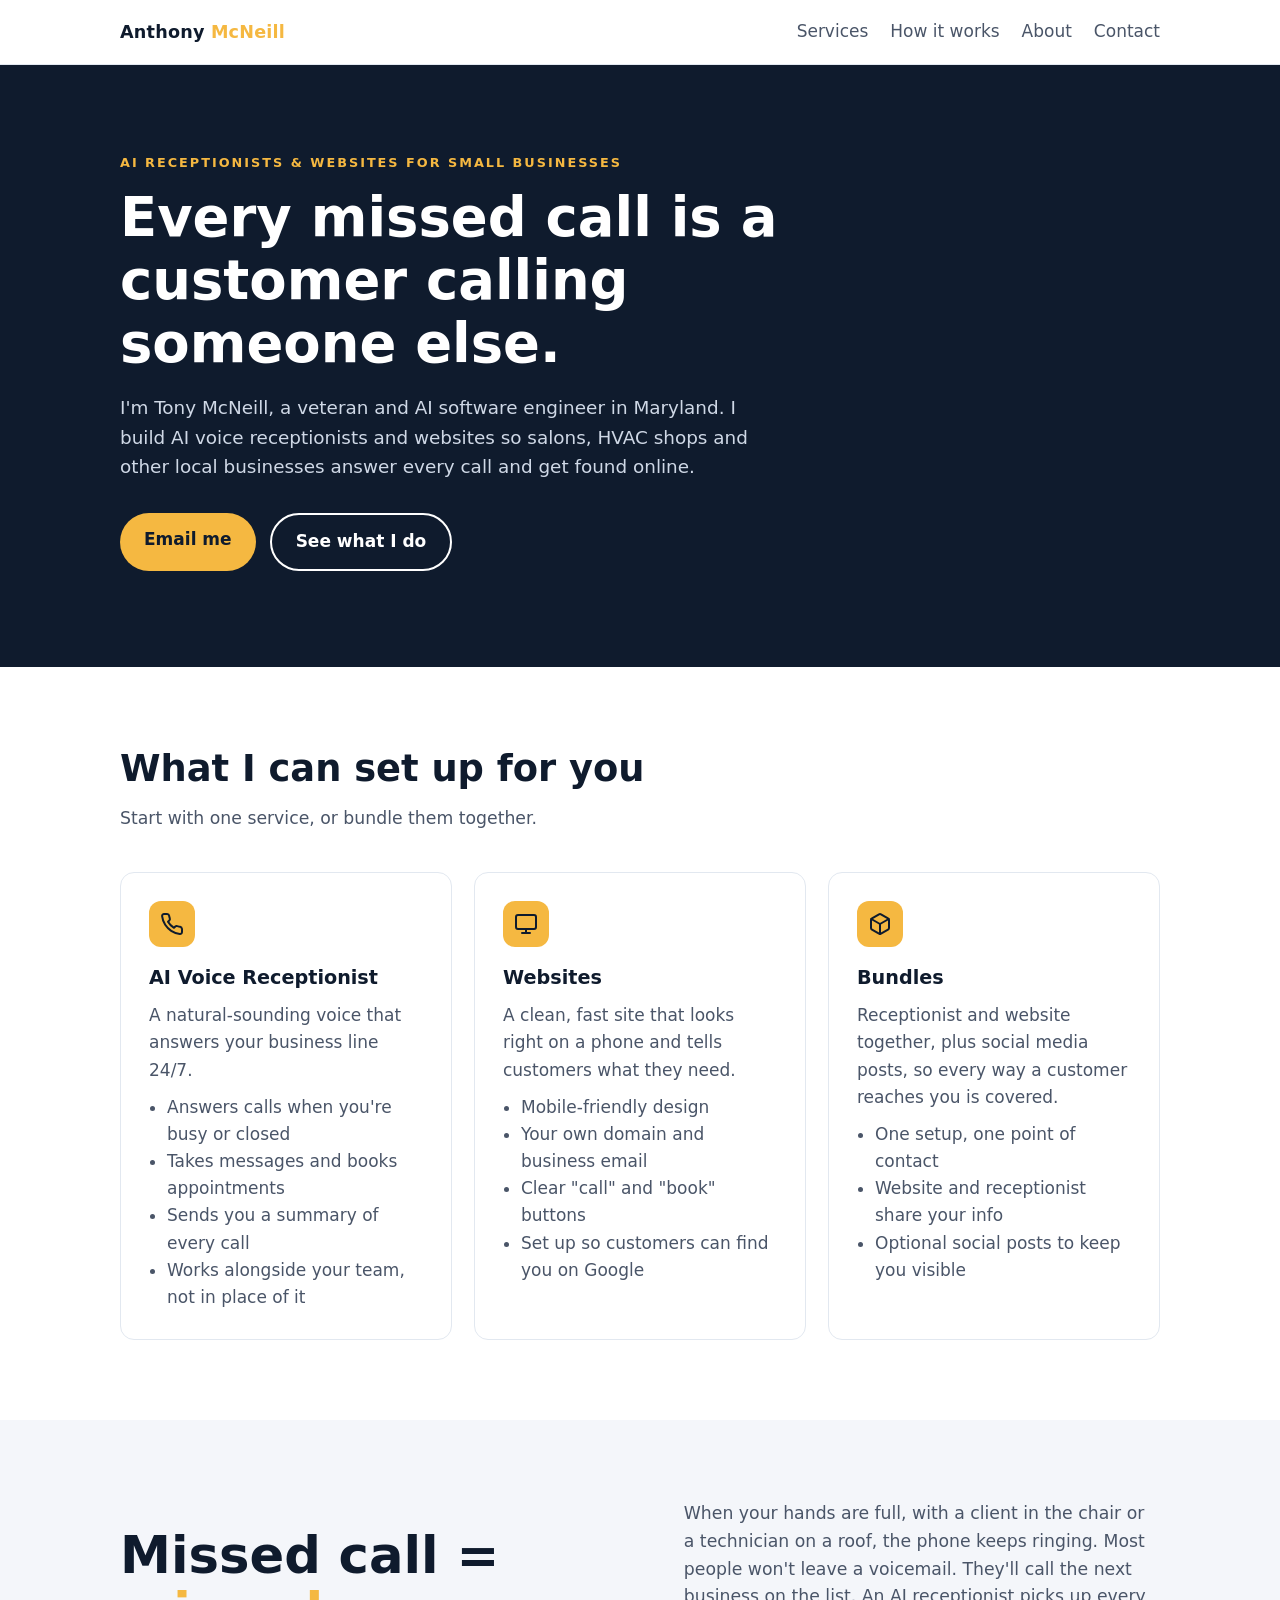
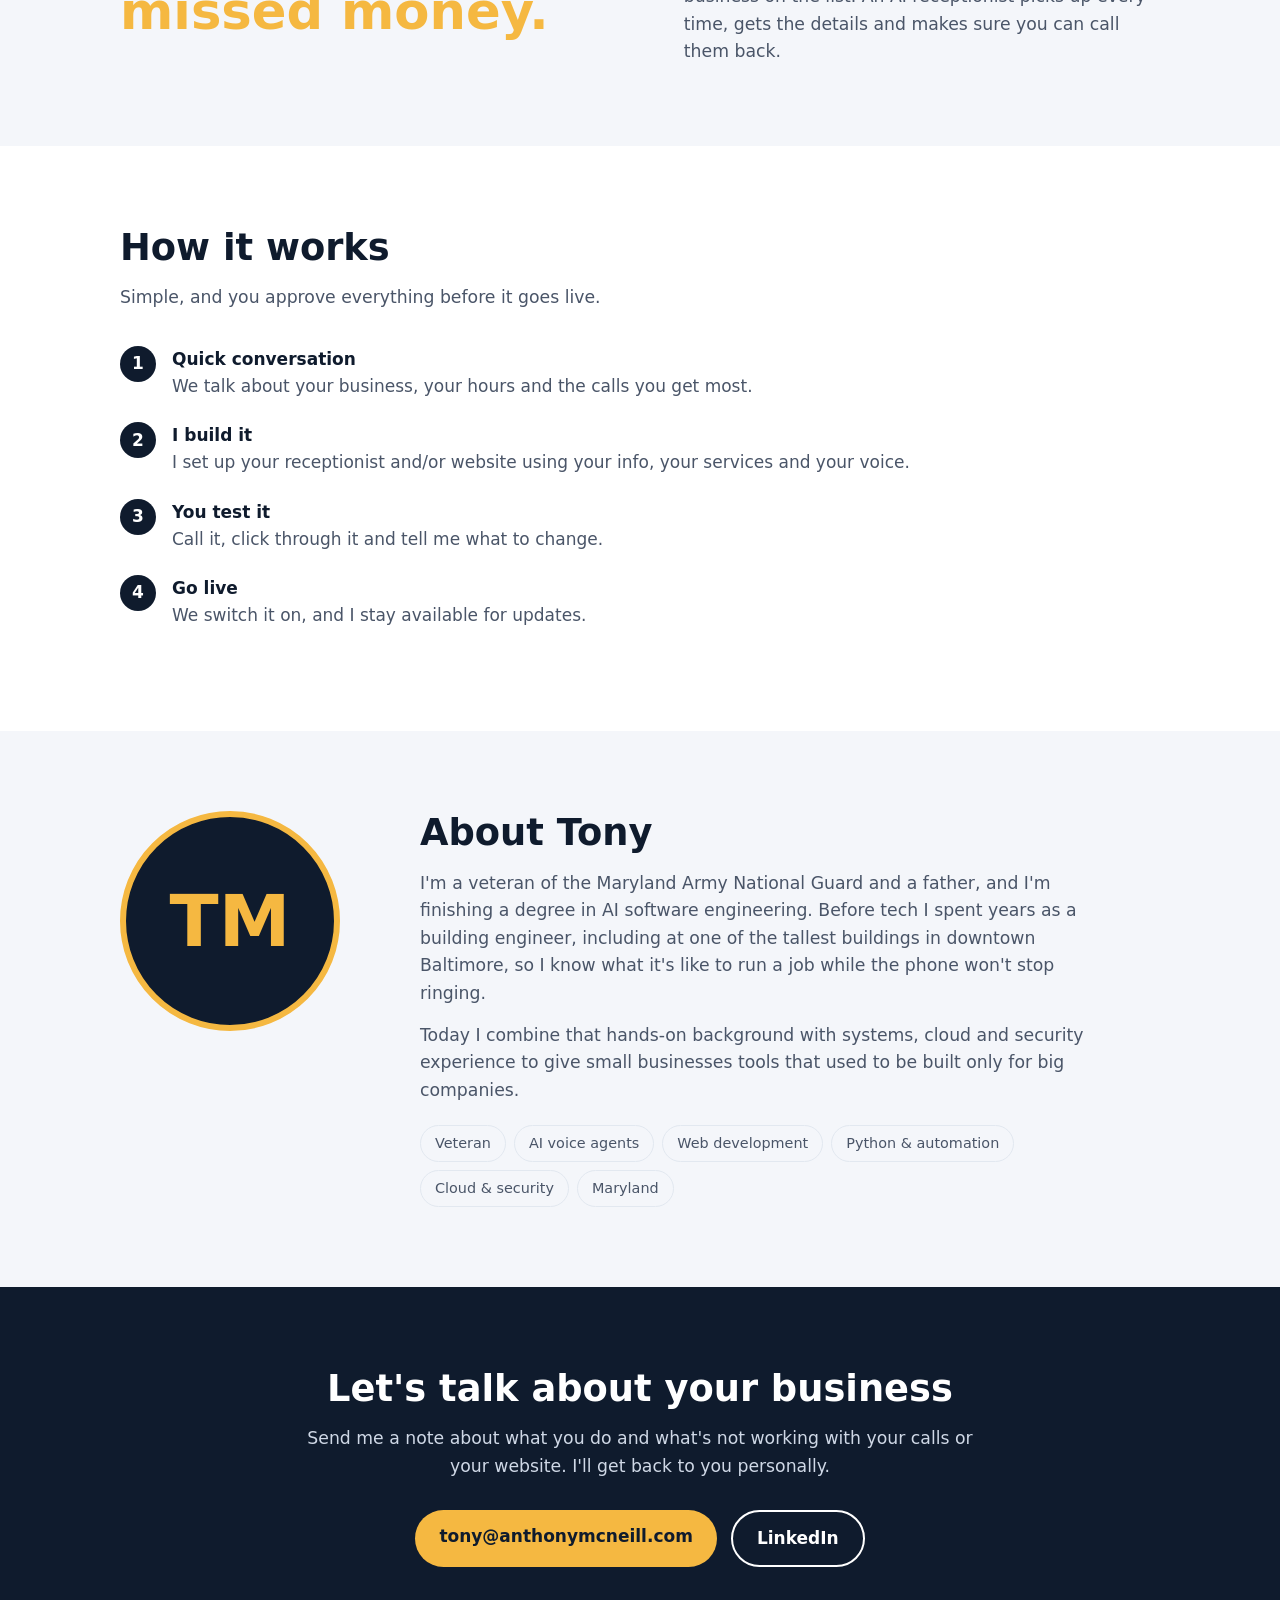
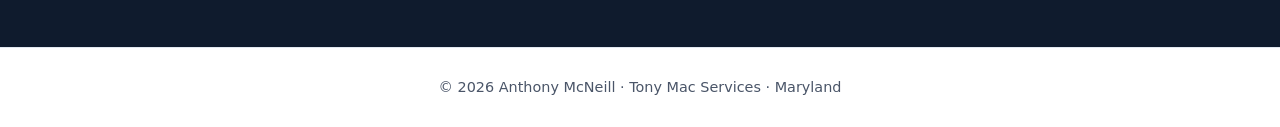
==== index.html @ 4e632071 "Add website homepage" ====
<!doctype html>
<html lang="en">
<head>
<meta charset="utf-8">
<meta name="viewport" content="width=device-width, initial-scale=1">
<title>Anthony McNeill | AI Receptionists & Websites for Small Businesses</title>
<meta name="description" content="Anthony (Tony) McNeill builds AI voice receptionists and websites for small businesses, so missed calls stop costing you customers. Veteran, based in Maryland.">
<meta property="og:title" content="Anthony McNeill | AI Receptionists & Websites">
<meta property="og:description" content="Missed call = missed money. AI voice receptionists and websites for salons, HVAC shops and local businesses.">
<meta property="og:url" content="https://anthonymcneill.com">
<meta property="og:type" content="website">
<link rel="icon" href="data:image/svg+xml,%3Csvg xmlns='http://www.w3.org/2000/svg' viewBox='0 0 64 64'%3E%3Crect width='64' height='64' rx='14' fill='%230f1b2d'/%3E%3Ctext x='32' y='42' font-family='Arial' font-weight='700' font-size='26' fill='%23f5b841' text-anchor='middle'%3EAM%3C/text%3E%3C/svg%3E">
<style>
  :root{
    --bg:#ffffff; --bg-alt:#f4f6fa; --ink:#0f1b2d; --ink-soft:#4a5568;
    --brand:#0f1b2d; --accent:#f5b841; --accent-ink:#0f1b2d; --line:#e2e8f0;
    --radius:14px; --max:1080px;
  }
  @media (prefers-color-scheme: dark){
    :root{ --bg:#0b1320; --bg-alt:#111c2e; --ink:#eef2f7; --ink-soft:#a9b4c4; --line:#22324a; }
  }
  *{box-sizing:border-box;margin:0;padding:0}
  html{scroll-behavior:smooth}
  body{font-family:system-ui,-apple-system,"Segoe UI",Roboto,Arial,sans-serif;background:var(--bg);color:var(--ink);line-height:1.6;font-size:17px}
  a{color:inherit}
  .wrap{max-width:var(--max);margin:0 auto;padding:0 20px}
  header{position:sticky;top:0;z-index:10;background:var(--bg);border-bottom:1px solid var(--line)}
  nav{display:flex;align-items:center;justify-content:space-between;height:64px}
  .logo{font-weight:800;font-size:1.1rem;text-decoration:none;letter-spacing:.2px}
  .logo span{color:var(--accent)}
  .nav-links{display:flex;gap:22px;list-style:none}
  .nav-links a{text-decoration:none;color:var(--ink-soft);font-weight:500}
  .nav-links a:hover{color:var(--ink)}
  @media (max-width:640px){.nav-links{display:none}}
  .btn{display:inline-block;padding:13px 24px;border-radius:999px;font-weight:700;text-decoration:none;transition:transform .15s}
  .btn:hover{transform:translateY(-2px)}
  .btn-primary{background:var(--accent);color:var(--accent-ink)}
  .btn-ghost{border:2px solid currentColor}
  .hero{background:var(--brand);color:#fff;padding:88px 0 96px}
  .eyebrow{text-transform:uppercase;letter-spacing:2px;font-size:.8rem;font-weight:700;color:var(--accent)}
  .hero h1{font-size:clamp(2.1rem,5vw,3.4rem);line-height:1.15;margin:14px 0 18px;max-width:780px}
  .hero p{font-size:1.15rem;max-width:640px;color:#cfd8e6}
  .hero .cta{display:flex;gap:14px;flex-wrap:wrap;margin-top:32px}
  section{padding:80px 0}
  .alt{background:var(--bg-alt)}
  h2{font-size:clamp(1.6rem,3.5vw,2.3rem);line-height:1.2;margin-bottom:14px}
  .lead{color:var(--ink-soft);max-width:680px;font-size:1.08rem}
  .grid{display:grid;gap:22px;margin-top:40px;grid-template-columns:repeat(auto-fit,minmax(250px,1fr))}
  .card{background:var(--bg);border:1px solid var(--line);border-radius:var(--radius);padding:28px}
  .alt .card{background:var(--bg)}
  .icon{width:46px;height:46px;border-radius:12px;background:var(--accent);display:grid;place-items:center;margin-bottom:16px}
  .icon svg{width:24px;height:24px;stroke:var(--accent-ink);fill:none;stroke-width:2;stroke-linecap:round;stroke-linejoin:round}
  .card h3{font-size:1.2rem;margin-bottom:8px}
  .card p,.card li{color:var(--ink-soft)}
  .card ul{margin-top:10px;padding-left:18px}
  .callout{display:grid;gap:40px;grid-template-columns:1.1fr 1fr;align-items:center}
  @media (max-width:820px){.callout{grid-template-columns:1fr}}
  .big{font-size:clamp(2.2rem,5vw,3.2rem);font-weight:800;line-height:1.1}
  .big span{color:var(--accent)}
  .steps{list-style:none;counter-reset:s}
  .steps li{counter-increment:s;position:relative;padding:0 0 22px 52px;color:var(--ink-soft)}
  .steps li strong{color:var(--ink);display:block}
  .steps li::before{content:counter(s);position:absolute;left:0;top:0;width:36px;height:36px;border-radius:50%;background:var(--brand);color:#fff;display:grid;place-items:center;font-weight:700}
  @media (prefers-color-scheme: dark){.steps li::before{background:var(--accent);color:var(--accent-ink)}}
  .about{display:grid;gap:40px;grid-template-columns:260px 1fr;align-items:start}
  @media (max-width:760px){.about{grid-template-columns:1fr}}
  .avatar{width:220px;height:220px;border-radius:50%;background:var(--brand);color:var(--accent);display:grid;place-items:center;font-size:4.5rem;font-weight:800;border:6px solid var(--accent)}
  .tags{display:flex;flex-wrap:wrap;gap:8px;margin-top:20px}
  .tag{border:1px solid var(--line);border-radius:999px;padding:6px 14px;font-size:.9rem;color:var(--ink-soft)}
  .contact{background:var(--brand);color:#fff;text-align:center}
  .contact .lead{color:#cfd8e6;margin:0 auto 30px}
  .contact .cta{display:flex;gap:14px;justify-content:center;flex-wrap:wrap}
  footer{padding:28px 0;text-align:center;color:var(--ink-soft);font-size:.9rem;border-top:1px solid var(--line)}
</style>
</head>
<body>

<header>
  <nav class="wrap">
    <a class="logo" href="#top">Anthony <span>McNeill</span></a>
    <ul class="nav-links">
      <li><a href="#services">Services</a></li>
      <li><a href="#how">How it works</a></li>
      <li><a href="#about">About</a></li>
      <li><a href="#contact">Contact</a></li>
    </ul>
  </nav>
</header>

<main id="top">
  <section class="hero">
    <div class="wrap">
      <div class="eyebrow">AI receptionists &amp; websites for small businesses</div>
      <h1>Every missed call is a customer calling someone else.</h1>
      <p>I'm Tony McNeill, a veteran and AI software engineer in Maryland. I build AI voice receptionists and websites so salons, HVAC shops and other local businesses answer every call and get found online.</p>
      <div class="cta">
        <a class="btn btn-primary" href="mailto:tony@anthonymcneill.com?subject=Website%20inquiry">Email me</a>
        <a class="btn btn-ghost" href="#services">See what I do</a>
      </div>
    </div>
  </section>

  <section id="services">
    <div class="wrap">
      <h2>What I can set up for you</h2>
      <p class="lead">Start with one service, or bundle them together.</p>
      <div class="grid">
        <div class="card">
          <div class="icon"><svg viewBox="0 0 24 24"><path d="M22 16.9v3a2 2 0 0 1-2.2 2 19.8 19.8 0 0 1-8.6-3.1 19.5 19.5 0 0 1-6-6A19.8 19.8 0 0 1 2.1 4.2 2 2 0 0 1 4.1 2h3a2 2 0 0 1 2 1.7c.1.9.4 1.8.7 2.7a2 2 0 0 1-.5 2.1L8 9.8a16 16 0 0 0 6 6l1.3-1.3a2 2 0 0 1 2.1-.4c.9.3 1.8.6 2.7.7a2 2 0 0 1 1.7 2z"/></svg></div>
          <h3>AI Voice Receptionist</h3>
          <p>A natural-sounding voice that answers your business line 24/7.</p>
          <ul>
            <li>Answers calls when you're busy or closed</li>
            <li>Takes messages and books appointments</li>
            <li>Sends you a summary of every call</li>
            <li>Works alongside your team, not in place of it</li>
          </ul>
        </div>
        <div class="card">
          <div class="icon"><svg viewBox="0 0 24 24"><rect x="2" y="3" width="20" height="14" rx="2"/><path d="M8 21h8M12 17v4"/></svg></div>
          <h3>Websites</h3>
          <p>A clean, fast site that looks right on a phone and tells customers what they need.</p>
          <ul>
            <li>Mobile-friendly design</li>
            <li>Your own domain and business email</li>
            <li>Clear "call" and "book" buttons</li>
            <li>Set up so customers can find you on Google</li>
          </ul>
        </div>
        <div class="card">
          <div class="icon"><svg viewBox="0 0 24 24"><path d="M21 16V8a2 2 0 0 0-1-1.7l-7-4a2 2 0 0 0-2 0l-7 4A2 2 0 0 0 3 8v8a2 2 0 0 0 1 1.7l7 4a2 2 0 0 0 2 0l7-4a2 2 0 0 0 1-1.7z"/><path d="M3.3 7 12 12l8.7-5M12 22V12"/></svg></div>
          <h3>Bundles</h3>
          <p>Receptionist and website together, plus social media posts, so every way a customer reaches you is covered.</p>
          <ul>
            <li>One setup, one point of contact</li>
            <li>Website and receptionist share your info</li>
            <li>Optional social posts to keep you visible</li>
          </ul>
        </div>
      </div>
    </div>
  </section>

  <section class="alt">
    <div class="wrap callout">
      <div>
        <div class="big">Missed call =<br><span>missed money.</span></div>
      </div>
      <div>
        <p class="lead">When your hands are full, with a client in the chair or a technician on a roof, the phone keeps ringing. Most people won't leave a voicemail. They'll call the next business on the list. An AI receptionist picks up every time, gets the details and makes sure you can call them back.</p>
      </div>
    </div>
  </section>

  <section id="how">
    <div class="wrap">
      <h2>How it works</h2>
      <p class="lead" style="margin-bottom:34px">Simple, and you approve everything before it goes live.</p>
      <ol class="steps">
        <li><strong>Quick conversation</strong>We talk about your business, your hours and the calls you get most.</li>
        <li><strong>I build it</strong>I set up your receptionist and/or website using your info, your services and your voice.</li>
        <li><strong>You test it</strong>Call it, click through it and tell me what to change.</li>
        <li><strong>Go live</strong>We switch it on, and I stay available for updates.</li>
      </ol>
    </div>
  </section>

  <section id="about" class="alt">
    <div class="wrap about">
      <div class="avatar" aria-hidden="true">TM</div>
      <div>
        <h2>About Tony</h2>
        <p class="lead">I'm a veteran of the Maryland Army National Guard and a father, and I'm finishing a degree in AI software engineering. Before tech I spent years as a building engineer, including at one of the tallest buildings in downtown Baltimore, so I know what it's like to run a job while the phone won't stop ringing.</p>
        <p class="lead" style="margin-top:14px">Today I combine that hands-on background with systems, cloud and security experience to give small businesses tools that used to be built only for big companies.</p>
        <div class="tags">
          <span class="tag">Veteran</span>
          <span class="tag">AI voice agents</span>
          <span class="tag">Web development</span>
          <span class="tag">Python &amp; automation</span>
          <span class="tag">Cloud &amp; security</span>
          <span class="tag">Maryland</span>
        </div>
      </div>
    </div>
  </section>

  <section id="contact" class="contact">
    <div class="wrap">
      <h2>Let's talk about your business</h2>
      <p class="lead">Send me a note about what you do and what's not working with your calls or your website. I'll get back to you personally.</p>
      <div class="cta">
        <a class="btn btn-primary" href="mailto:tony@anthonymcneill.com">tony@anthonymcneill.com</a>
        <a class="btn btn-ghost" href="https://www.linkedin.com/in/anthony-mcneill-573649186" target="_blank" rel="noopener">LinkedIn</a>
      </div>
    </div>
  </section>
</main>

<footer>
  <div class="wrap">&copy; <span id="yr">2026</span> Anthony McNeill · Tony Mac Services · Maryland</div>
</footer>
<script>document.getElementById('yr').textContent=new Date().getFullYear();</script>
</body>
</html>
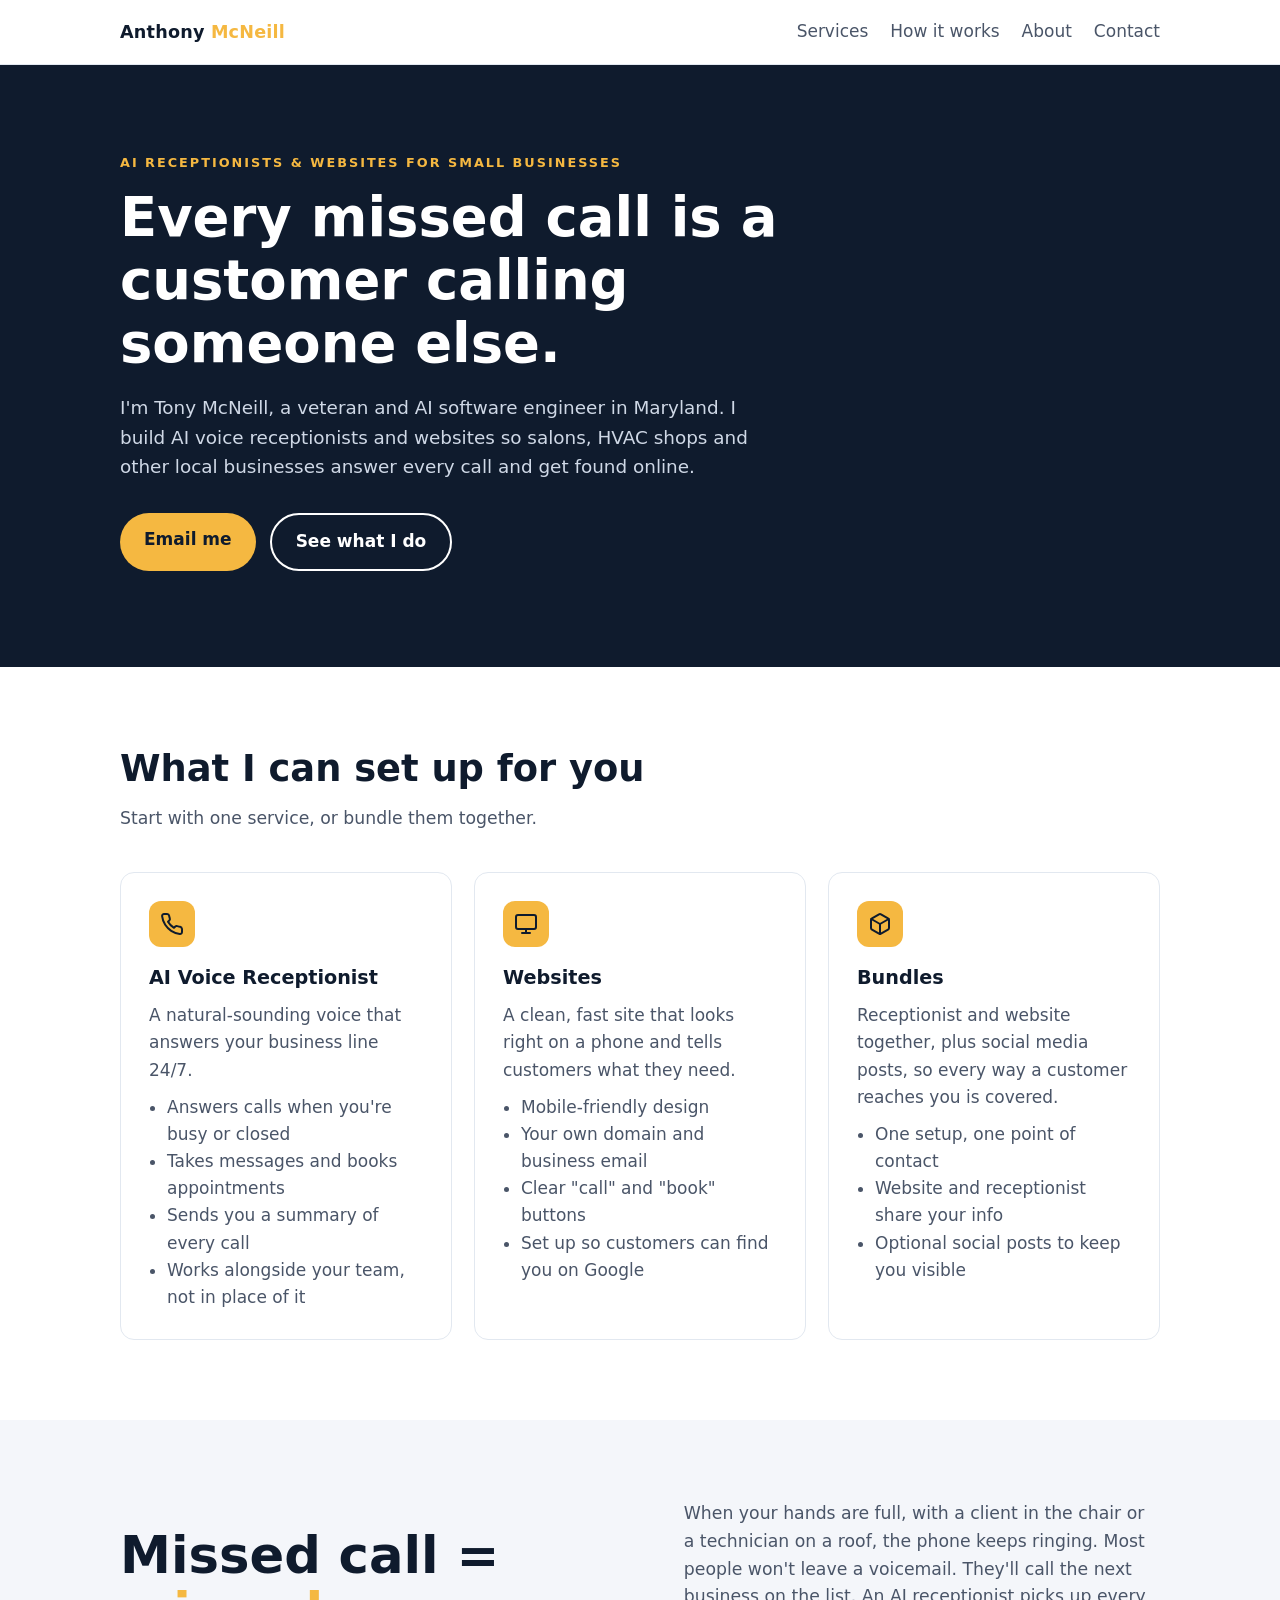
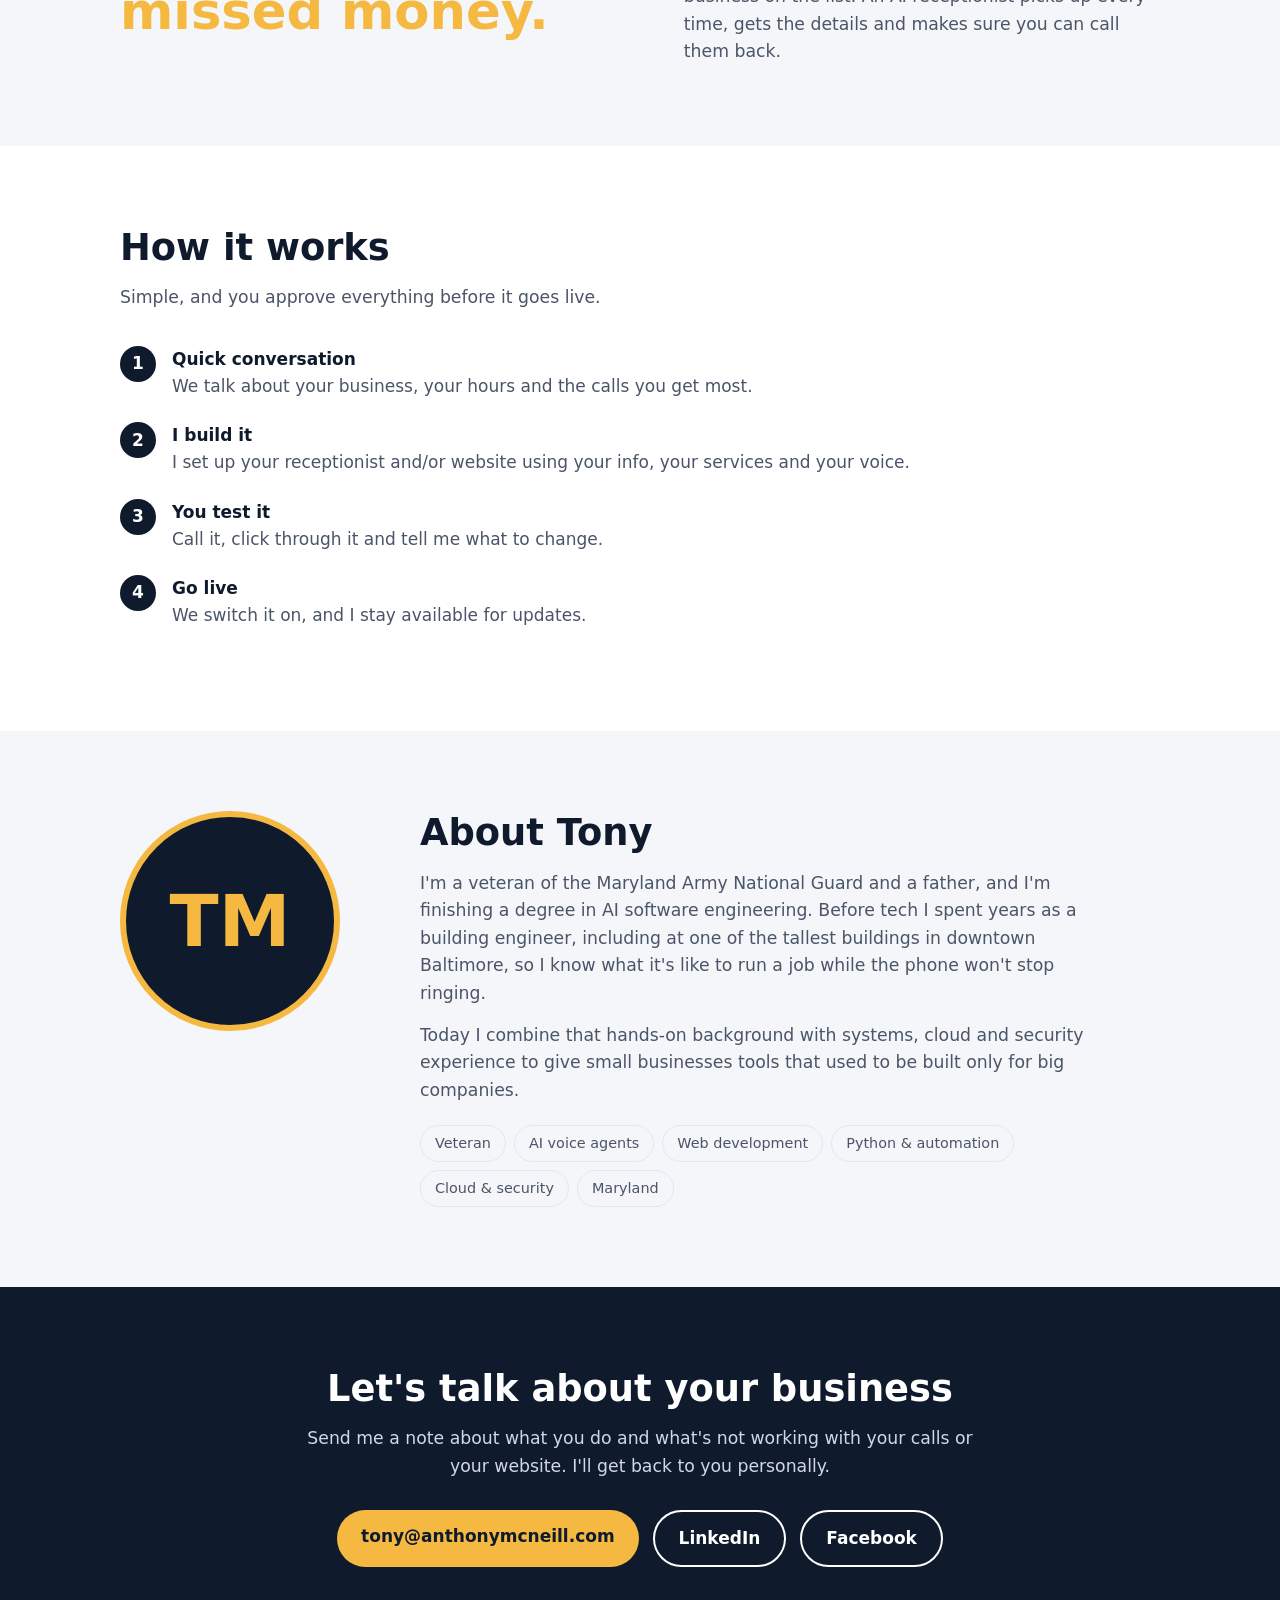
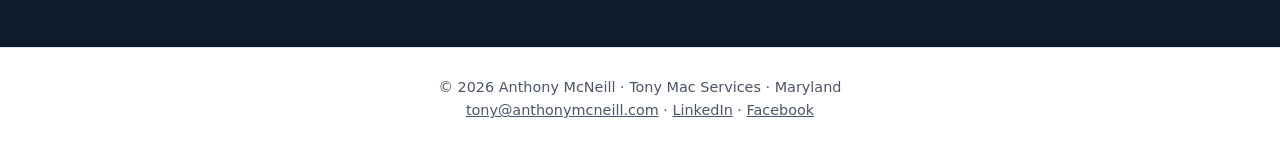
==== commit 4475ce8d: "Add Facebook and footer contact links" ====
--- a/index.html
+++ b/index.html
@@ -191,13 +191,15 @@
       <div class="cta">
         <a class="btn btn-primary" href="mailto:tony@anthonymcneill.com">tony@anthonymcneill.com</a>
         <a class="btn btn-ghost" href="https://www.linkedin.com/in/anthony-mcneill-573649186" target="_blank" rel="noopener">LinkedIn</a>
+        <a class="btn btn-ghost" href="https://www.facebook.com/anthony.mcneill.121" target="_blank" rel="noopener">Facebook</a>
       </div>
     </div>
   </section>
 </main>
 
 <footer>
-  <div class="wrap">&copy; <span id="yr">2026</span> Anthony McNeill · Tony Mac Services · Maryland</div>
+  <div class="wrap">&copy; <span id="yr">2026</span> Anthony McNeill · Tony Mac Services · Maryland<br>
+    <a href="mailto:tony@anthonymcneill.com">tony@anthonymcneill.com</a> · <a href="https://www.linkedin.com/in/anthony-mcneill-573649186" target="_blank" rel="noopener">LinkedIn</a> · <a href="https://www.facebook.com/anthony.mcneill.121" target="_blank" rel="noopener">Facebook</a></div>
 </footer>
 <script>document.getElementById('yr').textContent=new Date().getFullYear();</script>
 </body>
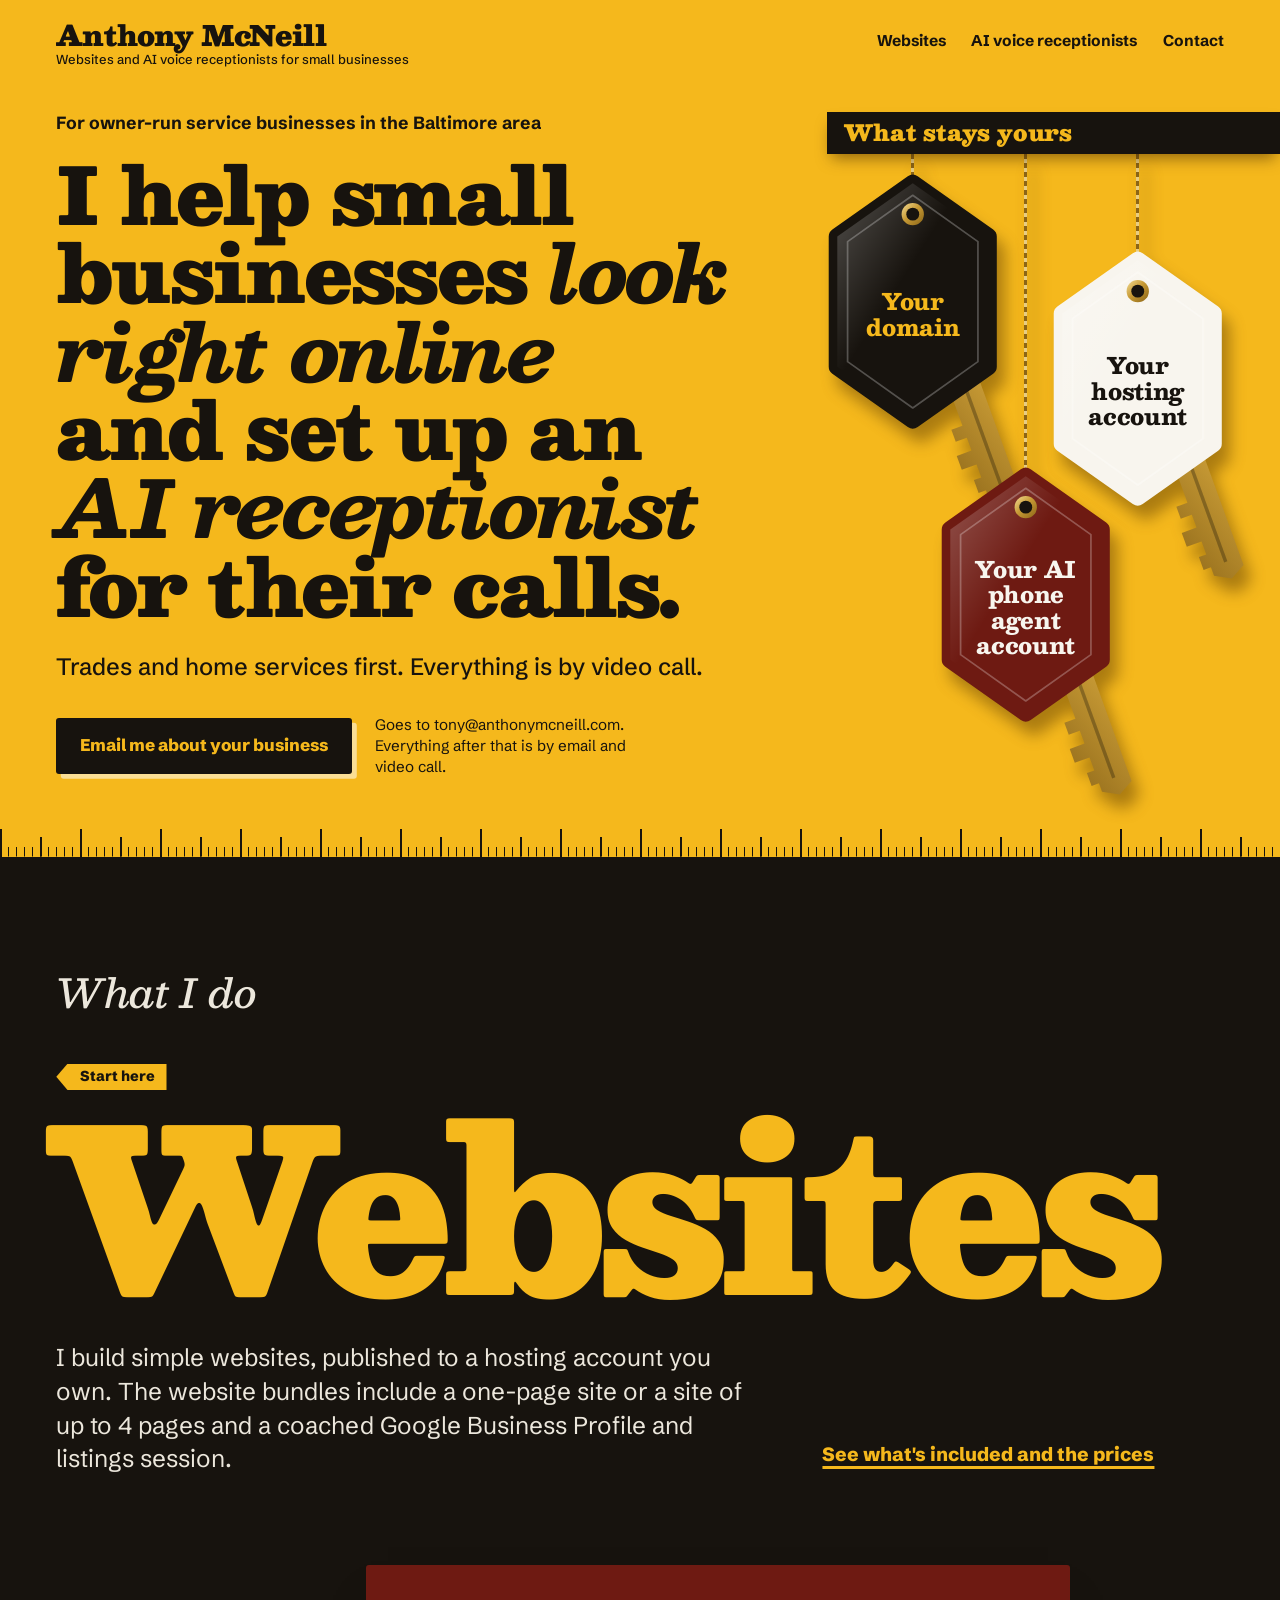
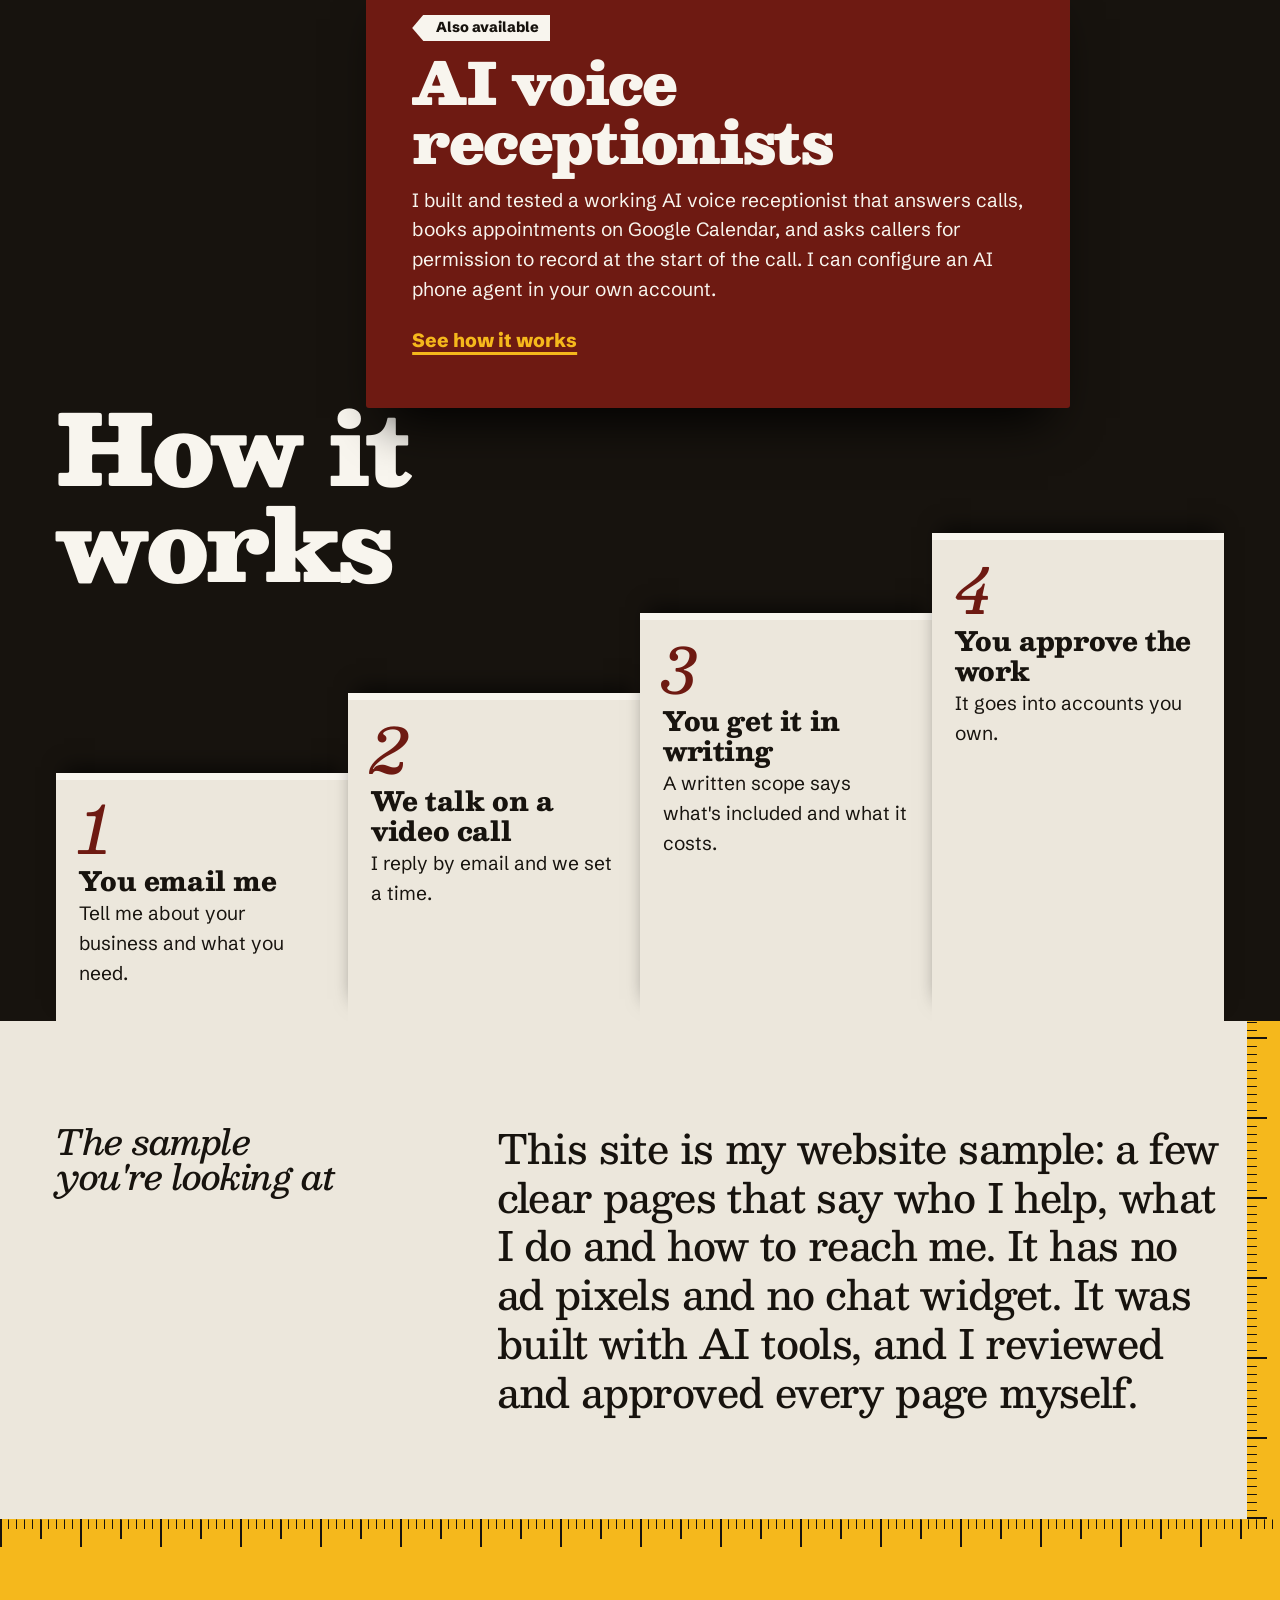
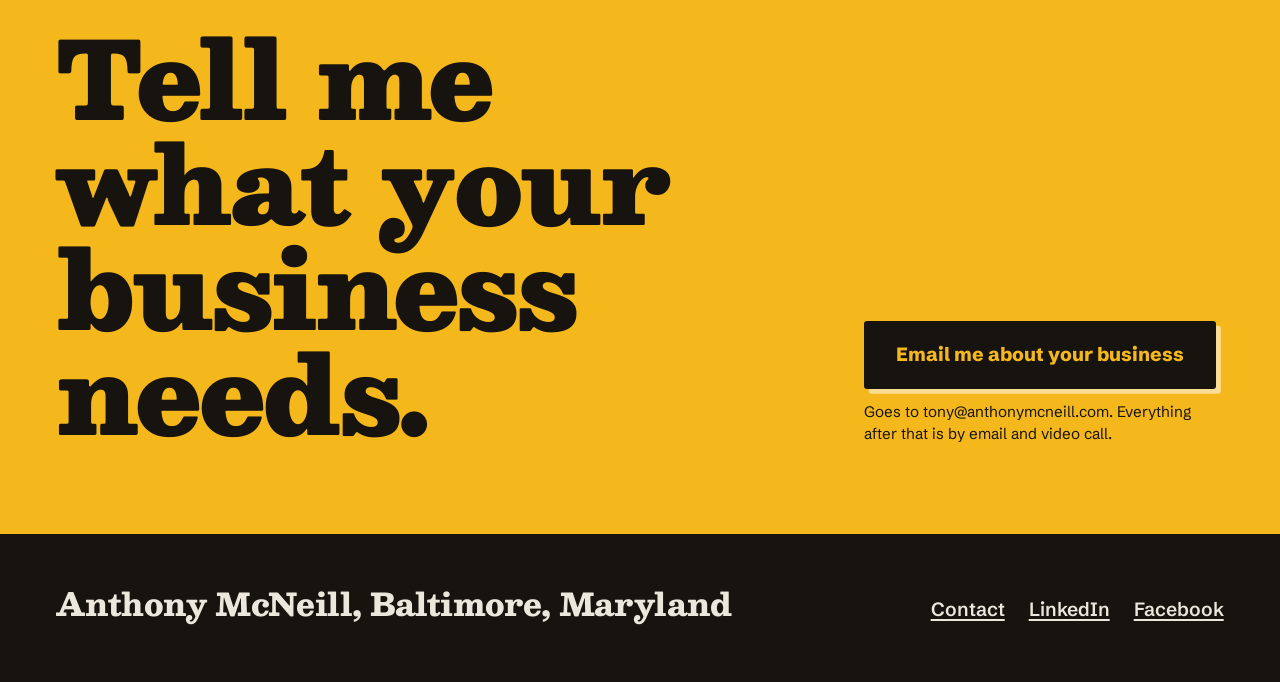
==== commit 98000e8d: "Add files via upload" ====
--- a/index.html
+++ b/index.html
@@ -1,206 +1,138 @@
 <!doctype html>
 <html lang="en">
 <head>
-<meta charset="utf-8">
-<meta name="viewport" content="width=device-width, initial-scale=1">
-<title>Anthony McNeill | AI Receptionists & Websites for Small Businesses</title>
-<meta name="description" content="Anthony (Tony) McNeill builds AI voice receptionists and websites for small businesses, so missed calls stop costing you customers. Veteran, based in Maryland.">
-<meta property="og:title" content="Anthony McNeill | AI Receptionists & Websites">
-<meta property="og:description" content="Missed call = missed money. AI voice receptionists and websites for salons, HVAC shops and local businesses.">
-<meta property="og:url" content="https://anthonymcneill.com">
-<meta property="og:type" content="website">
-<link rel="icon" href="data:image/svg+xml,%3Csvg xmlns='http://www.w3.org/2000/svg' viewBox='0 0 64 64'%3E%3Crect width='64' height='64' rx='14' fill='%230f1b2d'/%3E%3Ctext x='32' y='42' font-family='Arial' font-weight='700' font-size='26' fill='%23f5b841' text-anchor='middle'%3EAM%3C/text%3E%3C/svg%3E">
-<style>
-  :root{
-    --bg:#ffffff; --bg-alt:#f4f6fa; --ink:#0f1b2d; --ink-soft:#4a5568;
-    --brand:#0f1b2d; --accent:#f5b841; --accent-ink:#0f1b2d; --line:#e2e8f0;
-    --radius:14px; --max:1080px;
-  }
-  @media (prefers-color-scheme: dark){
-    :root{ --bg:#0b1320; --bg-alt:#111c2e; --ink:#eef2f7; --ink-soft:#a9b4c4; --line:#22324a; }
-  }
-  *{box-sizing:border-box;margin:0;padding:0}
-  html{scroll-behavior:smooth}
-  body{font-family:system-ui,-apple-system,"Segoe UI",Roboto,Arial,sans-serif;background:var(--bg);color:var(--ink);line-height:1.6;font-size:17px}
-  a{color:inherit}
-  .wrap{max-width:var(--max);margin:0 auto;padding:0 20px}
-  header{position:sticky;top:0;z-index:10;background:var(--bg);border-bottom:1px solid var(--line)}
-  nav{display:flex;align-items:center;justify-content:space-between;height:64px}
-  .logo{font-weight:800;font-size:1.1rem;text-decoration:none;letter-spacing:.2px}
-  .logo span{color:var(--accent)}
-  .nav-links{display:flex;gap:22px;list-style:none}
-  .nav-links a{text-decoration:none;color:var(--ink-soft);font-weight:500}
-  .nav-links a:hover{color:var(--ink)}
-  @media (max-width:640px){.nav-links{display:none}}
-  .btn{display:inline-block;padding:13px 24px;border-radius:999px;font-weight:700;text-decoration:none;transition:transform .15s}
-  .btn:hover{transform:translateY(-2px)}
-  .btn-primary{background:var(--accent);color:var(--accent-ink)}
-  .btn-ghost{border:2px solid currentColor}
-  .hero{background:var(--brand);color:#fff;padding:88px 0 96px}
-  .eyebrow{text-transform:uppercase;letter-spacing:2px;font-size:.8rem;font-weight:700;color:var(--accent)}
-  .hero h1{font-size:clamp(2.1rem,5vw,3.4rem);line-height:1.15;margin:14px 0 18px;max-width:780px}
-  .hero p{font-size:1.15rem;max-width:640px;color:#cfd8e6}
-  .hero .cta{display:flex;gap:14px;flex-wrap:wrap;margin-top:32px}
-  section{padding:80px 0}
-  .alt{background:var(--bg-alt)}
-  h2{font-size:clamp(1.6rem,3.5vw,2.3rem);line-height:1.2;margin-bottom:14px}
-  .lead{color:var(--ink-soft);max-width:680px;font-size:1.08rem}
-  .grid{display:grid;gap:22px;margin-top:40px;grid-template-columns:repeat(auto-fit,minmax(250px,1fr))}
-  .card{background:var(--bg);border:1px solid var(--line);border-radius:var(--radius);padding:28px}
-  .alt .card{background:var(--bg)}
-  .icon{width:46px;height:46px;border-radius:12px;background:var(--accent);display:grid;place-items:center;margin-bottom:16px}
-  .icon svg{width:24px;height:24px;stroke:var(--accent-ink);fill:none;stroke-width:2;stroke-linecap:round;stroke-linejoin:round}
-  .card h3{font-size:1.2rem;margin-bottom:8px}
-  .card p,.card li{color:var(--ink-soft)}
-  .card ul{margin-top:10px;padding-left:18px}
-  .callout{display:grid;gap:40px;grid-template-columns:1.1fr 1fr;align-items:center}
-  @media (max-width:820px){.callout{grid-template-columns:1fr}}
-  .big{font-size:clamp(2.2rem,5vw,3.2rem);font-weight:800;line-height:1.1}
-  .big span{color:var(--accent)}
-  .steps{list-style:none;counter-reset:s}
-  .steps li{counter-increment:s;position:relative;padding:0 0 22px 52px;color:var(--ink-soft)}
-  .steps li strong{color:var(--ink);display:block}
-  .steps li::before{content:counter(s);position:absolute;left:0;top:0;width:36px;height:36px;border-radius:50%;background:var(--brand);color:#fff;display:grid;place-items:center;font-weight:700}
-  @media (prefers-color-scheme: dark){.steps li::before{background:var(--accent);color:var(--accent-ink)}}
-  .about{display:grid;gap:40px;grid-template-columns:260px 1fr;align-items:start}
-  @media (max-width:760px){.about{grid-template-columns:1fr}}
-  .avatar{width:220px;height:220px;border-radius:50%;background:var(--brand);color:var(--accent);display:grid;place-items:center;font-size:4.5rem;font-weight:800;border:6px solid var(--accent)}
-  .tags{display:flex;flex-wrap:wrap;gap:8px;margin-top:20px}
-  .tag{border:1px solid var(--line);border-radius:999px;padding:6px 14px;font-size:.9rem;color:var(--ink-soft)}
-  .contact{background:var(--brand);color:#fff;text-align:center}
-  .contact .lead{color:#cfd8e6;margin:0 auto 30px}
-  .contact .cta{display:flex;gap:14px;justify-content:center;flex-wrap:wrap}
-  footer{padding:28px 0;text-align:center;color:var(--ink-soft);font-size:.9rem;border-top:1px solid var(--line)}
-</style>
+  <meta charset="utf-8">
+  <meta name="viewport" content="width=device-width, initial-scale=1">
+  <title>Websites & AI Voice Receptionists for Baltimore Small Businesses | Anthony McNeill</title>
+  <meta name="description" content="I help small businesses in the Baltimore area look right online and set up an AI receptionist for their calls. Everything is by video call.">
+  <meta property="og:title" content="Websites & AI Voice Receptionists for Baltimore Small Businesses | Anthony McNeill">
+  <meta property="og:description" content="I help small businesses in the Baltimore area look right online and set up an AI receptionist for their calls. Everything is by video call.">
+  <meta property="og:type" content="website">
+  <link rel="canonical" href="https://anthonymcneill.com/">
+  <meta property="og:url" content="https://anthonymcneill.com/">
+  <link rel="icon" href="assets/favicon.svg" type="image/svg+xml">
+  <link rel="stylesheet" href="assets/site.css">
+  <script type="application/ld+json">
+  {"@context":"https://schema.org","@type":"ProfessionalService","name":"Anthony McNeill","url":"https://anthonymcneill.com/","email":"tony@anthonymcneill.com","description":"Simple websites and AI voice receptionists for owner-run small businesses in the Baltimore area, by video call.","areaServed":[{"@type":"City","name":"Baltimore"},{"@type":"State","name":"Maryland"}],"address":{"@type":"PostalAddress","addressLocality":"Baltimore","addressRegion":"MD","addressCountry":"US"},"sameAs":["https://www.linkedin.com/in/anthony-mcneill-573649186","https://www.facebook.com/anthony.mcneill.121"]}
+  </script>
 </head>
-<body>
-
-<header>
-  <nav class="wrap">
-    <a class="logo" href="#top">Anthony <span>McNeill</span></a>
-    <ul class="nav-links">
-      <li><a href="#services">Services</a></li>
-      <li><a href="#how">How it works</a></li>
-      <li><a href="#about">About</a></li>
-      <li><a href="#contact">Contact</a></li>
-    </ul>
-  </nav>
-</header>
-
-<main id="top">
-  <section class="hero">
+<body class="pg-home">
+  <a class="skip-link" href="#main">Skip to main content</a>
+  <svg class="defs" width="0" height="0" aria-hidden="true" focusable="false">
+    <defs>
+      <linearGradient id="brass" x1="0" y1="0" x2="1" y2="1">
+        <stop offset="0" stop-color="#f3dc95"/><stop offset=".45" stop-color="#c79a35"/><stop offset="1" stop-color="#8b6517"/>
+      </linearGradient>
+      <linearGradient id="gloss" x1="0" y1="0" x2="1" y2="1">
+        <stop offset="0" stop-color="#fff" stop-opacity=".26"/><stop offset=".42" stop-color="#fff" stop-opacity="0"/>
+      </linearGradient>
+      <symbol id="fob" viewBox="0 0 200 300">
+        <path d="M100 12 188 74V226L100 288 12 226V74Z" fill="currentColor" stroke="currentColor" stroke-width="20" stroke-linejoin="round"/>
+        <path d="M100 12 188 74V226L100 288 12 226V74Z" fill="url(#gloss)"/>
+        <path d="M100 26 176 80V220L100 274 24 220V80Z" fill="none" stroke="#fff" stroke-opacity=".26" stroke-width="2" stroke-linejoin="round"/>
+        <circle cx="100" cy="48" r="13" fill="url(#brass)"/><circle cx="100" cy="48" r="7.5" fill="#17130e"/>
+      </symbol>
+      <symbol id="key" viewBox="0 0 600 220">
+        <path fill-rule="evenodd" d="M110 8a102 102 0 1 0 0 204 102 102 0 0 0 96-68H420V168H446V144H474V176H504V144H532V160H560V144H578L596 112 578 80H206A102 102 0 0 0 110 8ZM72 110a30 30 0 1 1 60 0 30 30 0 0 1-60 0Z"/>
+        <path d="M232 112H560" fill="none" stroke="#000" stroke-opacity=".28" stroke-width="7"/>
+      </symbol>
+    </defs>
+  </svg>
+  <header class="site-header">
     <div class="wrap">
-      <div class="eyebrow">AI receptionists &amp; websites for small businesses</div>
-      <h1>Every missed call is a customer calling someone else.</h1>
-      <p>I'm Tony McNeill, a veteran and AI software engineer in Maryland. I build AI voice receptionists and websites so salons, HVAC shops and other local businesses answer every call and get found online.</p>
-      <div class="cta">
-        <a class="btn btn-primary" href="mailto:tony@anthonymcneill.com?subject=Website%20inquiry">Email me</a>
-        <a class="btn btn-ghost" href="#services">See what I do</a>
+      <a class="wordmark" href="index.html">
+        <span class="wordmark-name">Anthony McNeill</span>
+        <span class="wordmark-line">Websites and AI voice receptionists for small businesses</span>
+      </a>
+      <nav class="site-nav" aria-label="Main">
+        <ul>
+          <li><a href="websites.html">Websites</a></li>
+          <li><a href="ai-voice-receptionists.html">AI voice receptionists</a></li>
+          <li><a href="contact.html">Contact</a></li>
+        </ul>
+      </nav>
+    </div>
+  </header>
+  <main id="main">
+    <section class="hero hero-home">
+      <div class="wrap hero-grid">
+        <div class="hero-copy">
+          <p class="eyebrow">For owner-run service businesses in the Baltimore area</p>
+          <h1>I help small businesses <em>look right online</em> and set up an <em>AI receptionist</em> for their calls.</h1>
+          <p class="lead">Trades and home services first. Everything is by video call.</p>
+          <div class="cta-pair">
+          <p><a class="button" href="mailto:tony@anthonymcneill.com?subject=About%20my%20business">Email me about your business</a></p>
+          <p class="cta-note">Goes to tony@anthonymcneill.com. Everything after that is by email and video call.</p>
+        </div>
+        </div>
+        <aside class="yours" aria-labelledby="yours-heading">
+          <h2 id="yours-heading">What stays yours</h2>
+          <ul>
+            <li class="fob fob-ink"><span class="fob-swing"><svg class="fob-key" viewBox="0 0 600 220" aria-hidden="true" focusable="false"><use href="#key" fill="url(#brass)"/></svg><svg class="fob-body" viewBox="0 0 200 300" aria-hidden="true" focusable="false"><use href="#fob"/></svg><span class="fob-text">Your domain</span></span></li>
+            <li class="fob fob-marble"><span class="fob-swing"><svg class="fob-key" viewBox="0 0 600 220" aria-hidden="true" focusable="false"><use href="#key" fill="url(#brass)"/></svg><svg class="fob-body" viewBox="0 0 200 300" aria-hidden="true" focusable="false"><use href="#fob"/></svg><span class="fob-text">Your hosting account</span></span></li>
+            <li class="fob fob-ox"><span class="fob-swing"><svg class="fob-key" viewBox="0 0 600 220" aria-hidden="true" focusable="false"><use href="#key" fill="url(#brass)"/></svg><svg class="fob-body" viewBox="0 0 200 300" aria-hidden="true" focusable="false"><use href="#fob"/></svg><span class="fob-text">Your AI phone agent account</span></span></li>
+          </ul>
+        </aside>
       </div>
-    </div>
-  </section>
-
-  <section id="services">
-    <div class="wrap">
-      <h2>What I can set up for you</h2>
-      <p class="lead">Start with one service, or bundle them together.</p>
-      <div class="grid">
-        <div class="card">
-          <div class="icon"><svg viewBox="0 0 24 24"><path d="M22 16.9v3a2 2 0 0 1-2.2 2 19.8 19.8 0 0 1-8.6-3.1 19.5 19.5 0 0 1-6-6A19.8 19.8 0 0 1 2.1 4.2 2 2 0 0 1 4.1 2h3a2 2 0 0 1 2 1.7c.1.9.4 1.8.7 2.7a2 2 0 0 1-.5 2.1L8 9.8a16 16 0 0 0 6 6l1.3-1.3a2 2 0 0 1 2.1-.4c.9.3 1.8.6 2.7.7a2 2 0 0 1 1.7 2z"/></svg></div>
-          <h3>AI Voice Receptionist</h3>
-          <p>A natural-sounding voice that answers your business line 24/7.</p>
-          <ul>
-            <li>Answers calls when you're busy or closed</li>
-            <li>Takes messages and books appointments</li>
-            <li>Sends you a summary of every call</li>
-            <li>Works alongside your team, not in place of it</li>
-          </ul>
-        </div>
-        <div class="card">
-          <div class="icon"><svg viewBox="0 0 24 24"><rect x="2" y="3" width="20" height="14" rx="2"/><path d="M8 21h8M12 17v4"/></svg></div>
+      <div class="tape" aria-hidden="true"></div>
+    </section>
+    <section class="services" aria-labelledby="services-heading">
+      <div class="wrap">
+        <h2 id="services-heading">What I do</h2>
+        <article class="svc-lead">
+          <p class="tag">Start here</p>
           <h3>Websites</h3>
-          <p>A clean, fast site that looks right on a phone and tells customers what they need.</p>
-          <ul>
-            <li>Mobile-friendly design</li>
-            <li>Your own domain and business email</li>
-            <li>Clear "call" and "book" buttons</li>
-            <li>Set up so customers can find you on Google</li>
-          </ul>
-        </div>
-        <div class="card">
-          <div class="icon"><svg viewBox="0 0 24 24"><path d="M21 16V8a2 2 0 0 0-1-1.7l-7-4a2 2 0 0 0-2 0l-7 4A2 2 0 0 0 3 8v8a2 2 0 0 0 1 1.7l7 4a2 2 0 0 0 2 0l7-4a2 2 0 0 0 1-1.7z"/><path d="M3.3 7 12 12l8.7-5M12 22V12"/></svg></div>
-          <h3>Bundles</h3>
-          <p>Receptionist and website together, plus social media posts, so every way a customer reaches you is covered.</p>
-          <ul>
-            <li>One setup, one point of contact</li>
-            <li>Website and receptionist share your info</li>
-            <li>Optional social posts to keep you visible</li>
-          </ul>
+          <div class="svc-body">
+            <p>I build simple websites, published to a hosting account you own. The website bundles include a one-page site or a site of up to 4 pages and a coached Google Business Profile and listings session.</p>
+            <p><a class="more" href="websites.html">See what's included and the prices</a></p>
+          </div>
+        </article>
+        <article class="svc-second">
+          <svg class="cord" viewBox="0 0 1200 120" preserveAspectRatio="none" aria-hidden="true" focusable="false"><path pathLength="1" d="M23.9 71.3L24.0 78.1L23.4 84.4L22.2 89.6L20.6 93.6L18.7 96.0L16.7 96.7L15.0 95.7L13.6 92.9L12.8 88.7L12.7 83.3L13.3 77.0L14.8 70.4L17.1 63.9L20.1 57.9L23.8 52.8L27.9 49.1L32.2 46.9L36.6 46.5L40.8 47.8L44.6 50.7L47.9 55.2L50.5 60.9L52.3 67.3L53.3 74.2L53.5 81.0L52.9 87.2L51.8 92.5L50.1 96.5L48.2 98.9L46.3 99.6L44.5 98.6L43.1 95.8L42.3 91.6L42.1 86.2L42.8 80.0L44.2 73.3L46.4 66.8L49.4 60.8L53.0 55.7L57.1 51.9L61.4 49.7L65.8 49.2L70.0 50.5L73.9 53.4L77.2 57.9L79.8 63.5L81.7 70.0L82.7 76.8L82.9 83.6L82.4 89.8L81.3 95.1L79.7 99.1L77.8 101.6L75.9 102.3L74.1 101.3L72.7 98.5L71.8 94.3L71.6 88.9L72.2 82.7L73.6 76.0L75.8 69.5L78.7 63.4L82.3 58.3L86.3 54.5L90.6 52.3L95.0 51.7L99.2 53.0L103.1 55.9L106.4 60.3L109.1 65.9L111.0 72.3L112.1 79.2L112.4 85.9L112.0 92.2L110.9 97.5L109.3 101.5L107.5 104.0L105.6 104.7L103.8 103.7L102.3 101.0L101.4 96.8L101.1 91.4L101.7 85.1L103.0 78.5L105.1 71.9L108.0 65.8L111.5 60.7L115.5 56.8L119.7 54.5L124.1 54.0L128.3 55.1L132.3 58.0L135.6 62.4L138.4 68.0L140.4 74.4L141.5 81.2L141.9 88.0L141.5 94.2L140.5 99.6L139.0 103.6L137.1 106.1L135.2 106.8L133.4 105.8L132.0 103.1L131.0 98.9L130.7 93.5L131.1 87.3L132.4 80.6L134.4 74.0L137.2 67.9L140.7 62.7L144.6 58.8L148.9 56.5L153.2 55.9L157.5 57.0L161.4 59.9L164.8 64.2L167.6 69.8L169.7 76.1L170.9 83.0L171.4 89.7L171.1 96.0L170.1 101.3L168.6 105.4L166.8 107.9L164.9 108.6L163.1 107.7L161.6 105.0L160.6 100.8L160.2 95.4L160.6 89.1L161.8 82.5L163.7 75.8L166.5 69.7L169.8 64.5L173.7 60.5L178.0 58.1L182.3 57.5L186.6 58.6L190.5 61.3L194.0 65.6L196.9 71.2L199.0 77.5L200.3 84.3L200.9 91.1L200.6 97.3L199.7 102.7L198.3 106.7L196.6 109.3L194.7 110.1L192.8 109.1L191.3 106.4L190.2 102.3L189.8 96.9L190.1 90.6L191.1 83.9L193.0 77.3L195.7 71.1L199.0 65.8L202.8 61.9L207.0 59.4L211.4 58.7L215.6 59.7L219.6 62.4L223.2 66.7L226.1 72.2L228.3 78.5L229.8 85.3L230.4 92.0L230.2 98.3L229.4 103.7L228.0 107.7L226.3 110.3L224.4 111.1L222.6 110.2L221.0 107.5L219.9 103.4L219.4 98.0L219.6 91.7L220.5 85.0L222.3 78.3L224.9 72.1L228.2 66.8L231.9 62.8L236.1 60.3L240.4 59.5L244.7 60.5L248.7 63.2L252.3 67.4L255.4 72.8L257.7 79.1L259.2 85.9L259.9 92.6L259.8 98.9L259.0 104.2L257.7 108.3L256.0 110.9L254.2 111.8L252.3 110.9L250.7 108.2L249.5 104.1L248.9 98.7L249.0 92.4L249.9 85.7L251.6 79.0L254.1 72.8L257.3 67.4L261.0 63.3L265.1 60.8L269.5 59.9L273.8 60.9L277.8 63.5L281.5 67.6L284.6 73.0L287.0 79.3L288.6 86.0L289.4 92.8L289.4 99.0L288.7 104.4L287.4 108.5L285.8 111.1L283.9 112.0L282.1 111.1L280.4 108.5L279.2 104.4L278.5 99.0L278.5 92.7L279.3 86.0L281.0 79.3L283.3 73.0L286.4 67.6L290.1 63.5L294.2 60.9L298.5 60.0L302.8 60.8L306.9 63.4L310.6 67.5L313.8 72.8L316.3 79.1L318.0 85.8L318.8 92.5L318.9 98.8L318.3 104.2L317.1 108.3L315.5 110.9L313.7 111.8L311.8 111.0L310.1 108.4L308.8 104.3L308.1 98.9L308.0 92.6L308.7 85.9L310.3 79.2L312.6 72.9L315.6 67.4L319.2 63.2L323.2 60.6L327.5 59.6L331.9 60.4L336.0 62.9L339.8 66.9L343.0 72.2L345.6 78.5L347.4 85.1L348.3 91.8L348.5 98.1L348.0 103.5L346.9 107.7L345.3 110.3L343.4 111.2L341.6 110.4L339.8 107.8L338.5 103.8L337.7 98.4L337.5 92.1L338.1 85.4L339.6 78.6L341.8 72.3L344.7 66.8L348.3 62.6L352.3 59.8L356.6 58.8L360.9 59.5L365.1 62.0L368.9 66.0L372.2 71.3L374.9 77.4L376.8 84.1L377.8 90.8L378.1 97.0L377.6 102.4L376.6 106.6L375.0 109.3L373.2 110.2L371.3 109.4L369.6 106.9L368.1 102.8L367.2 97.5L367.0 91.2L367.6 84.5L368.9 77.7L371.0 71.3L373.9 65.8L377.4 61.5L381.4 58.7L385.6 57.6L390.0 58.3L394.2 60.7L398.1 64.7L401.5 69.9L404.2 76.0L406.1 82.7L407.3 89.3L407.7 95.6L407.3 101.0L406.2 105.2L404.7 107.9L402.9 108.9L401.0 108.1L399.2 105.6L397.8 101.5L396.8 96.2L396.5 89.9L397.0 83.2L398.2 76.4L400.3 70.0L403.1 64.4L406.5 60.1L410.5 57.2L414.7 56.1L419.1 56.7L423.3 59.1L427.3 63.0L430.7 68.2L433.5 74.3L435.5 80.9L436.8 87.5L437.2 93.8L436.9 99.2L435.9 103.4L434.4 106.1L432.6 107.1L430.7 106.3L428.9 103.9L427.4 99.8L426.4 94.5L426.0 88.2L426.4 81.5L427.5 74.7L429.5 68.2L432.3 62.7L435.7 58.3L439.6 55.4L443.8 54.2L448.2 54.8L452.5 57.1L456.5 61.0L459.9 66.1L462.8 72.2L464.9 78.8L466.2 85.4L466.7 91.7L466.5 97.1L465.5 101.3L464.1 104.0L462.3 105.0L460.4 104.3L458.5 101.8L457.0 97.8L455.9 92.5L455.5 86.2L455.8 79.5L456.9 72.6L458.8 66.2L461.5 60.6L464.9 56.2L468.7 53.3L473.0 52.0L477.3 52.6L481.6 54.8L485.7 58.6L489.2 63.8L492.1 69.8L494.3 76.4L495.7 83.0L496.3 89.2L496.0 94.7L495.1 98.9L493.7 101.6L492.0 102.6L490.0 101.9L488.2 99.5L486.6 95.5L485.5 90.2L484.9 83.9L485.2 77.1L486.2 70.3L488.1 63.9L490.7 58.2L494.1 53.8L497.9 50.8L502.1 49.6L506.5 50.1L510.8 52.3L514.9 56.1L518.5 61.1L521.5 67.2L523.7 73.7L525.1 80.3L525.8 86.6L525.6 92.0L524.7 96.2L523.3 98.9L521.6 100.0L519.6 99.3L517.8 96.9L516.1 92.9L515.0 87.6L514.4 81.3L514.6 74.6L515.6 67.7L517.4 61.2L520.0 55.6L523.3 51.1L527.1 48.1L531.3 46.8L535.7 47.3L540.1 49.5L544.2 53.2L547.8 58.3L550.8 64.3L553.1 70.8L554.6 77.4L555.2 83.7L555.1 89.1L554.3 93.3L552.9 96.1L551.1 97.1L549.2 96.4L547.3 94.0L545.7 90.0L544.5 84.8L543.9 78.5L544.0 71.7L545.0 64.9L546.7 58.4L549.3 52.7L552.6 48.2L556.4 45.2L560.6 43.9L565.0 44.3L569.3 46.5L573.4 50.2L577.1 55.3L580.2 61.3L582.5 67.8L584.0 74.4L584.7 80.6L584.6 86.0L583.8 90.3L582.4 93.0L580.7 94.1L578.7 93.4L576.8 91.0L575.2 87.0L573.9 81.7L573.3 75.5L573.4 68.7L574.3 61.9L576.1 55.4L578.6 49.7L581.9 45.2L585.7 42.2L589.9 40.8L594.3 41.2L598.6 43.4L602.8 47.1L606.5 52.1L609.5 58.1L611.9 64.6L613.4 71.2L614.1 77.4L614.1 82.9L613.3 87.1L611.9 89.9L610.2 90.9L608.2 90.3L606.3 87.9L604.6 83.9L603.4 78.6L602.7 72.4L602.8 65.6L603.7 58.7L605.4 52.2L608.0 46.5L611.2 42.0L615.0 39.0L619.2 37.6L623.6 38.0L628.0 40.2L632.1 43.9L635.8 48.9L638.9 54.8L641.3 61.4L642.8 67.9L643.6 74.2L643.5 79.6L642.7 83.8L641.4 86.6L639.6 87.7L637.7 87.0L635.7 84.6L634.0 80.6L632.8 75.4L632.1 69.1L632.2 62.4L633.1 55.5L634.8 49.0L637.3 43.3L640.6 38.8L644.4 35.7L648.6 34.4L653.0 34.8L657.4 36.9L661.5 40.6L665.2 45.6L668.3 51.6L670.7 58.1L672.2 64.7L673.0 70.9L672.9 76.3L672.1 80.6L670.8 83.3L669.0 84.4L667.1 83.8L665.1 81.4L663.4 77.4L662.2 72.1L661.5 65.9L661.6 59.1L662.5 52.2L664.2 45.7L666.7 40.0L670.0 35.5L673.8 32.5L678.0 31.1L682.4 31.5L686.8 33.7L690.9 37.4L694.6 42.4L697.7 48.3L700.1 54.8L701.6 61.4L702.4 67.7L702.3 73.1L701.5 77.3L700.1 80.1L698.4 81.2L696.4 80.5L694.5 78.1L692.8 74.1L691.6 68.9L690.9 62.6L691.0 55.8L691.9 49.0L693.7 42.5L696.2 36.8L699.4 32.3L703.3 29.2L707.5 27.9L711.9 28.3L716.2 30.5L720.4 34.2L724.1 39.2L727.1 45.2L729.5 51.7L731.0 58.3L731.7 64.5L731.6 70.0L730.8 74.2L729.5 77.0L727.7 78.0L725.7 77.3L723.8 74.9L722.1 71.0L720.9 65.7L720.3 59.4L720.4 52.6L721.3 45.8L723.1 39.3L725.7 33.6L728.9 29.1L732.8 26.1L737.0 24.8L741.4 25.2L745.7 27.4L749.9 31.1L753.5 36.1L756.6 42.1L758.9 48.7L760.4 55.3L761.1 61.5L760.9 66.9L760.1 71.2L758.7 73.9L757.0 75.0L755.0 74.3L753.1 71.9L751.4 67.9L750.2 62.6L749.6 56.4L749.8 49.6L750.8 42.7L752.6 36.2L755.2 30.6L758.4 26.1L762.3 23.1L766.5 21.8L770.9 22.3L775.3 24.4L779.4 28.2L783.0 33.3L786.0 39.3L788.3 45.8L789.8 52.4L790.4 58.7L790.2 64.1L789.4 68.3L788.0 71.1L786.2 72.1L784.2 71.4L782.3 69.0L780.7 65.0L779.5 59.7L779.0 53.4L779.2 46.7L780.2 39.8L782.0 33.3L784.7 27.7L788.0 23.2L791.9 20.3L796.1 19.0L800.5 19.5L804.8 21.7L808.9 25.5L812.5 30.6L815.5 36.6L817.7 43.2L819.1 49.8L819.7 56.1L819.5 61.5L818.6 65.7L817.2 68.5L815.4 69.5L813.4 68.8L811.6 66.3L810.0 62.3L808.8 57.0L808.3 50.8L808.6 44.0L809.7 37.1L811.6 30.7L814.2 25.0L817.6 20.6L821.5 17.7L825.7 16.4L830.1 17.0L834.4 19.2L838.5 23.1L842.0 28.2L845.0 34.2L847.1 40.8L848.5 47.5L849.0 53.7L848.7 59.2L847.8 63.4L846.3 66.1L844.5 67.1L842.6 66.4L840.7 63.9L839.2 59.9L838.1 54.6L837.7 48.3L838.0 41.5L839.1 34.7L841.1 28.3L843.8 22.7L847.2 18.3L851.1 15.4L855.4 14.2L859.8 14.7L864.1 17.1L868.1 20.9L871.6 26.1L874.4 32.2L876.5 38.8L877.8 45.4L878.3 51.7L878.0 57.1L877.0 61.3L875.5 64.0L873.7 65.0L871.7 64.3L869.9 61.8L868.4 57.7L867.3 52.4L867.0 46.1L867.4 39.4L868.6 32.5L870.6 26.1L873.4 20.6L876.9 16.2L880.8 13.4L885.1 12.2L889.5 12.8L893.7 15.2L897.7 19.1L901.1 24.3L903.9 30.4L905.9 37.0L907.1 43.7L907.5 50.0L907.1 55.4L906.1 59.6L904.6 62.3L902.8 63.3L900.8 62.5L899.0 60.0L897.5 55.9L896.6 50.6L896.3 44.3L896.8 37.5L898.0 30.7L900.2 24.3L903.0 18.8L906.5 14.5L910.5 11.7L914.8 10.6L919.2 11.3L923.4 13.7L927.3 17.6L930.7 22.9L933.4 29.0L935.3 35.7L936.5 42.4L936.8 48.7L936.3 54.1L935.2 58.3L933.7 60.9L931.8 61.9L929.9 61.1L928.1 58.5L926.7 54.5L925.8 49.1L925.6 42.8L926.1 36.1L927.5 29.3L929.7 22.9L932.6 17.4L936.2 13.1L940.2 10.4L944.5 9.4L948.9 10.1L953.1 12.5L957.0 16.6L960.3 21.8L962.9 28.0L964.8 34.7L965.8 41.4L966.0 47.7L965.5 53.1L964.3 57.3L962.7 59.9L960.9 60.9L959.0 60.0L957.2 57.5L955.9 53.4L955.0 48.0L954.9 41.7L955.5 35.0L957.0 28.2L959.3 21.9L962.3 16.4L965.9 12.2L970.0 9.5L974.3 8.5L978.6 9.3L982.8 11.8L986.6 15.9L989.9 21.2L992.4 27.4L994.2 34.1L995.1 40.9L995.2 47.1L994.6 52.5L993.4 56.7L991.8 59.3L989.9 60.2L988.0 59.4L986.3 56.8L985.0 52.7L984.3 47.3L984.2 41.0L984.9 34.3L986.5 27.5L988.9 21.2L991.9 15.8L995.6 11.6L999.7 9.0L1004.0 8.1L1008.4 8.9L1012.5 11.5L1016.3 15.6L1019.4 21.0L1021.9 27.2L1023.6 34.0L1024.4 40.7L1024.5 47.0L1023.8 52.4L1022.5 56.5L1020.9 59.1L1019.0 60.0L1017.1 59.1L1015.4 56.5L1014.2 52.4L1013.5 47.0L1013.5 40.7L1014.3 34.0L1016.0 27.2L1018.4 21.0L1021.6 15.6L1025.3 11.5L1029.5 8.9L1033.8 8.0L1038.1 9.0L1042.2 11.6L1045.9 15.7L1049.0 21.2L1051.4 27.5L1053.0 34.2L1053.7 41.0L1053.7 47.2L1052.9 52.6L1051.6 56.7L1049.9 59.3L1048.0 60.2L1046.1 59.3L1044.5 56.6L1043.3 52.5L1042.7 47.1L1042.8 40.8L1043.7 34.1L1045.5 27.4L1048.0 21.1L1051.3 15.8L1055.0 11.7L1059.2 9.2L1063.6 8.4L1067.9 9.4L1072.0 12.1L1075.6 16.3L1078.6 21.8L1080.9 28.1L1082.4 34.9L1083.0 41.6L1082.9 47.9L1082.1 53.3L1080.7 57.4L1079.0 59.9L1077.1 60.8L1075.2 59.8L1073.6 57.2L1072.4 53.0L1071.9 47.6L1072.1 41.3L1073.1 34.6L1075.0 27.9L1077.6 21.7L1080.9 16.4L1084.8 12.4L1089.0 10.0L1093.3 9.2L1097.6 10.3L1101.7 13.0L1105.2 17.3L1108.2 22.8L1110.4 29.1L1111.8 35.9L1112.3 42.7L1112.1 48.9L1111.2 54.3L1109.8 58.4L1108.0 60.9L1106.1 61.7L1104.3 60.8L1102.7 58.1L1101.6 53.9L1101.2 48.5L1101.4 42.2L1102.6 35.5L1104.5 28.9L1107.2 22.7L1110.6 17.5L1114.4 13.5L1118.7 11.1L1123.1 10.4L1127.3 11.5L1131.3 14.3L1134.9 18.6L1137.7 24.1L1139.8 30.5L1141.1 37.3L1141.6 44.1L1141.3 50.4L1140.4 55.7L1138.9 59.8L1137.1 62.3L1135.2 63.1L1133.3 62.1L1131.8 59.4L1130.8 55.2L1130.4 49.8L1130.8 43.5L1132.0 36.8L1134.0 30.2L1136.7 24.1L1140.2 18.9L1144.1 15.0L1148.4 12.6L1152.8 12.0L1157.1 13.1L1161.0 16.0L1164.5 20.3L1167.3 25.9L1169.3 32.3L1170.5 39.1L1170.9 45.9L1170.6 52.1L1169.6 57.5L1168.0 61.5L1166.2 64.0L1164.3 64.8L1162.5 63.8L1161.0 61.1L1160.0 56.9L1159.7 51.4L1160.1 45.2L1161.4 38.5L1163.5 31.9L1166.3 25.8L1169.8 20.7L1173.8 16.8L1178.1 14.5L1182.5 13.9L1186.7 15.1L1190.7 18.0L1194.1 22.4L1196.8 28.0L1198.8 34.4L1199.9 41.2"/></svg>
+          <p class="tag">Also available</p>
+          <h3>AI voice receptionists</h3>
+          <p>I built and tested a working AI voice receptionist that answers calls, books appointments on Google Calendar, and asks callers for permission to record at the start of the call. I can configure an AI phone agent in your own account.</p>
+          <p><a class="more" href="ai-voice-receptionists.html">See how it works</a></p>
+        </article>
+      </div>
+    </section>
+    <section class="how" aria-labelledby="how-heading">
+      <div class="wrap">
+        <h2 id="how-heading">How it works</h2>
+        <ol class="stairs">
+          <li><strong>You email me</strong> Tell me about your business and what you need.</li>
+          <li><strong>We talk on a video call</strong> I reply by email and we set a time.</li>
+          <li><strong>You get it in writing</strong> A written scope says what's included and what it costs.</li>
+          <li><strong>You approve the work</strong> It goes into accounts you own.</li>
+        </ol>
+      </div>
+    </section>
+    <section class="sample" aria-labelledby="proof-heading">
+      <div class="wrap sample-grid">
+        <h2 id="proof-heading">The sample you're looking at</h2>
+        <p>This site is my website sample: a few clear pages that say who I help, what I do and how to reach me. It has no ad pixels and no chat widget. It was built with AI tools, and I reviewed and approved every page myself.</p>
+      </div>
+    </section>
+    <section class="cta-band" aria-labelledby="cta-heading">
+      <div class="tape" aria-hidden="true"></div>
+      <div class="wrap">
+        <h2 id="cta-heading">Tell me what your business needs.</h2>
+        <div class="cta-pair">
+          <p><a class="button" href="mailto:tony@anthonymcneill.com?subject=About%20my%20business">Email me about your business</a></p>
+          <p class="cta-note">Goes to tony@anthonymcneill.com. Everything after that is by email and video call.</p>
         </div>
       </div>
+    </section>
+  </main>
+  <footer class="site-footer">
+    <div class="wrap">
+      <p>Anthony McNeill, Baltimore, Maryland</p>
+      <ul>
+        <li><a href="contact.html">Contact</a></li>
+        <li><a href="https://www.linkedin.com/in/anthony-mcneill-573649186" rel="noopener">LinkedIn</a></li>
+        <li><a href="https://www.facebook.com/anthony.mcneill.121" rel="noopener">Facebook</a></li>
+      </ul>
     </div>
-  </section>
-
-  <section class="alt">
-    <div class="wrap callout">
-      <div>
-        <div class="big">Missed call =<br><span>missed money.</span></div>
-      </div>
-      <div>
-        <p class="lead">When your hands are full, with a client in the chair or a technician on a roof, the phone keeps ringing. Most people won't leave a voicemail. They'll call the next business on the list. An AI receptionist picks up every time, gets the details and makes sure you can call them back.</p>
-      </div>
-    </div>
-  </section>
-
-  <section id="how">
-    <div class="wrap">
-      <h2>How it works</h2>
-      <p class="lead" style="margin-bottom:34px">Simple, and you approve everything before it goes live.</p>
-      <ol class="steps">
-        <li><strong>Quick conversation</strong>We talk about your business, your hours and the calls you get most.</li>
-        <li><strong>I build it</strong>I set up your receptionist and/or website using your info, your services and your voice.</li>
-        <li><strong>You test it</strong>Call it, click through it and tell me what to change.</li>
-        <li><strong>Go live</strong>We switch it on, and I stay available for updates.</li>
-      </ol>
-    </div>
-  </section>
-
-  <section id="about" class="alt">
-    <div class="wrap about">
-      <div class="avatar" aria-hidden="true">TM</div>
-      <div>
-        <h2>About Tony</h2>
-        <p class="lead">I'm a veteran of the Maryland Army National Guard and a father, and I'm finishing a degree in AI software engineering. Before tech I spent years as a building engineer, including at one of the tallest buildings in downtown Baltimore, so I know what it's like to run a job while the phone won't stop ringing.</p>
-        <p class="lead" style="margin-top:14px">Today I combine that hands-on background with systems, cloud and security experience to give small businesses tools that used to be built only for big companies.</p>
-        <div class="tags">
-          <span class="tag">Veteran</span>
-          <span class="tag">AI voice agents</span>
-          <span class="tag">Web development</span>
-          <span class="tag">Python &amp; automation</span>
-          <span class="tag">Cloud &amp; security</span>
-          <span class="tag">Maryland</span>
-        </div>
-      </div>
-    </div>
-  </section>
-
-  <section id="contact" class="contact">
-    <div class="wrap">
-      <h2>Let's talk about your business</h2>
-      <p class="lead">Send me a note about what you do and what's not working with your calls or your website. I'll get back to you personally.</p>
-      <div class="cta">
-        <a class="btn btn-primary" href="mailto:tony@anthonymcneill.com">tony@anthonymcneill.com</a>
-        <a class="btn btn-ghost" href="https://www.linkedin.com/in/anthony-mcneill-573649186" target="_blank" rel="noopener">LinkedIn</a>
-        <a class="btn btn-ghost" href="https://www.facebook.com/anthony.mcneill.121" target="_blank" rel="noopener">Facebook</a>
-      </div>
-    </div>
-  </section>
-</main>
-
-<footer>
-  <div class="wrap">&copy; <span id="yr">2026</span> Anthony McNeill · Tony Mac Services · Maryland<br>
-    <a href="mailto:tony@anthonymcneill.com">tony@anthonymcneill.com</a> · <a href="https://www.linkedin.com/in/anthony-mcneill-573649186" target="_blank" rel="noopener">LinkedIn</a> · <a href="https://www.facebook.com/anthony.mcneill.121" target="_blank" rel="noopener">Facebook</a></div>
-</footer>
-<script>document.getElementById('yr').textContent=new Date().getFullYear();</script>
+  </footer>
 </body>
 </html>
--- a/assets/site.css
+++ b/assets/site.css
@@ -0,0 +1,479 @@
+/* Anthony McNeill site.
+   Plain CSS, no build step. Nothing here loads from another site.
+   Fonts are self-hosted and open licensed: see assets/fonts/OFL-*.txt.
+
+   Palette
+   --tape    #F5B81C  tape-measure yellow, the signature field and the call to action
+   --ink     #17130E  warm black, secondary field and all text on yellow
+   --marble  #ECE7DC  Baltimore marble-step grey, the dominant reading ground
+   --ox      #6E1A12  oxblood enamel, the colour of the phone work */
+
+@font-face { font-family: "Besley"; src: url("fonts/besley-latin-wght-normal.woff2") format("woff2"); font-weight: 400 900; font-style: normal; font-display: swap; }
+@font-face { font-family: "Besley"; src: url("fonts/besley-latin-wght-italic.woff2") format("woff2"); font-weight: 400 900; font-style: italic; font-display: swap; }
+@font-face { font-family: "Schibsted Grotesk"; src: url("fonts/schibsted-grotesk-latin-wght-normal.woff2") format("woff2"); font-weight: 400 900; font-style: normal; font-display: swap; }
+
+:root {
+  --tape: #f5b81c;
+  --ink: #17130e;
+  --ink-2: #241e16;
+  --marble: #ece7dc;
+  --marble-hi: #f8f5ee;
+  --ox: #6e1a12;
+
+  --display: "Besley", Rockwell, "Rockwell Nova", "Roboto Slab", Georgia, "Noto Serif", serif;
+  --text: "Schibsted Grotesk", "Segoe UI", -apple-system, BlinkMacSystemFont, Roboto, "Helvetica Neue", Arial, sans-serif;
+
+  --gut: clamp(1.1rem, 4.4vw, 4.5rem);
+  --sec: clamp(4.5rem, 10vw, 9.5rem);
+}
+
+*, *::before, *::after { box-sizing: border-box; }
+html { -webkit-text-size-adjust: 100%; overflow-x: clip; scroll-behavior: smooth; }
+body {
+  margin: 0; overflow-x: clip; display: flex; flex-direction: column; min-height: 100vh;
+  background: var(--marble); color: var(--ink);
+  font-family: var(--text); font-size: clamp(1.0625rem, 0.98rem + 0.3vw, 1.2rem); line-height: 1.55;
+  font-optical-sizing: auto; -webkit-font-smoothing: antialiased;
+}
+h1, h2, h3, p, ul, ol, dl, dd { margin: 0; padding: 0; }
+ul, ol { list-style: none; }
+h1, h2, h3 { font-family: var(--display); font-weight: 900; line-height: 1.02; letter-spacing: -0.025em; text-wrap: balance; }
+p { max-width: 62ch; text-wrap: pretty; }
+a { color: inherit; text-decoration-thickness: 2px; text-underline-offset: 0.18em; }
+a:hover { text-decoration-thickness: 4px; }
+:focus-visible { outline: 3px solid currentColor; outline-offset: 3px; border-radius: 2px; }
+.defs { position: absolute; }
+main { flex: 1 0 auto; }
+
+.wrap { width: min(100%, 92rem); margin-inline: auto; padding-inline: var(--gut); }
+
+.skip-link {
+  position: absolute; left: 0.75rem; top: -5rem; z-index: 50; padding: 0.7rem 1rem;
+  background: var(--ink); color: var(--marble-hi); font-weight: 700;
+}
+.skip-link:focus { top: 0.75rem; }
+
+/* Draft markers: removed at launch */
+.draft-banner {
+  max-width: none; margin: 0; padding: 0.4rem var(--gut); background: var(--ink); color: var(--tape);
+  font-size: 0.875rem; font-weight: 600; line-height: 1.35;
+}
+.draft-note {
+  max-width: none; margin-block: 0 clamp(2.5rem, 5vw, 4rem); padding: 0.9rem 1.1rem;
+  background: var(--ink-2); color: var(--tape); border: 2px dashed var(--tape); font-size: 1rem;
+}
+
+/* Header */
+.site-header { position: relative; z-index: 6; }
+.site-header .wrap {
+  display: flex; flex-wrap: wrap; align-items: baseline; justify-content: space-between;
+  gap: 0.35rem 2rem; padding-block: clamp(0.8rem, 1.6vw, 1.5rem) clamp(0.5rem, 1vw, 1rem);
+}
+.wordmark { display: block; text-decoration: none; }
+.wordmark-name { display: block; font-family: var(--display); font-weight: 900; font-size: clamp(1.3rem, 1.05rem + 1vw, 1.75rem); letter-spacing: -0.03em; line-height: 1.1; }
+.wordmark-line { display: block; font-size: 0.8125rem; font-weight: 500; line-height: 1.3; }
+.site-nav ul { display: flex; flex-wrap: wrap; gap: 0 clamp(1rem, 2vw, 2.2rem); }
+.site-nav a { display: inline-block; padding-block: 0.45rem; font-size: 0.975rem; font-weight: 700; text-decoration: none; background: linear-gradient(currentColor 0 0) left 88% / 0 3px no-repeat; transition: background-size 0.25s ease; }
+.site-nav a:hover, .site-nav a[aria-current="page"] { background-size: 100% 3px; }
+
+.pg-home .site-header, .pg-web .site-header { background: var(--tape); }
+.pg-ai .site-header { background: var(--ox); color: var(--marble-hi); }
+.pg-contact .site-header { background: var(--ink); color: var(--marble-hi); }
+.pg-plain .site-header { background: var(--marble); }
+
+/* Tape-measure edge: the transition out of every yellow field */
+.tape {
+  height: 1.75rem; position: relative; z-index: 1;
+  background:
+    repeating-linear-gradient(90deg, var(--ink) 0 2px, transparent 2px 5rem) 0 100% / 100% 100% no-repeat,
+    repeating-linear-gradient(90deg, var(--ink) 0 2px, transparent 2px 2.5rem) 0 100% / 100% 70% no-repeat,
+    repeating-linear-gradient(90deg, var(--ink) 0 1px, transparent 1px 0.5rem) 0 100% / 100% 34% no-repeat;
+}
+
+/* Shared hero pieces */
+.hero { position: relative; }
+.eyebrow { font-size: clamp(0.95rem, 0.9rem + 0.25vw, 1.1rem); font-weight: 700; line-height: 1.3; max-width: none; }
+.hero h1 { margin-top: clamp(0.8rem, 1.5vw, 1.25rem); }
+.hero h1 em { font-style: italic; }
+.lead { margin-top: clamp(1rem, 2vw, 1.6rem); font-size: clamp(1.15rem, 1rem + 0.6vw, 1.5rem); line-height: 1.4; font-weight: 500; }
+.lead a { font-weight: 700; }
+
+.cta-pair { margin-top: clamp(1.2rem, 2.4vw, 2rem); }
+.button {
+  display: inline-flex; align-items: center; justify-content: center; min-height: 3.5rem; padding: 0.8rem 1.5rem;
+  background: var(--ink); color: var(--tape); border-radius: 3px;
+  font-weight: 800; font-size: 1.0625rem; line-height: 1.2; text-decoration: none; text-align: center;
+  box-shadow: 0.3rem 0.3rem 0 var(--btn-shadow, #fff8); transition: transform 0.14s ease, box-shadow 0.14s ease;
+}
+.button:hover { transform: translate(0.15rem, 0.15rem); box-shadow: 0.15rem 0.15rem 0 var(--btn-shadow, #fff8); }
+.button:active { transform: translate(0.3rem, 0.3rem); box-shadow: 0 0 0 var(--btn-shadow, #fff8); }
+.cta-note { margin-top: 0.8rem; font-size: 0.95rem; line-height: 1.4; max-width: 40ch; }
+
+/* Home hero */
+.hero-home { background: var(--tape); z-index: 2; overflow-x: clip; }
+.hero-grid {
+  display: grid; grid-template-columns: minmax(0, 1fr) clamp(21rem, 31vw, 29rem); gap: clamp(1.5rem, 4vw, 5rem);
+  padding-block: clamp(1rem, 2.4vw, 2.5rem) clamp(2.5rem, 4vw, 4rem);
+}
+.hero-home h1 { font-size: clamp(2.5rem, 1.1rem + 4.75vw, 5.75rem); line-height: 1; }
+.hero-home h1 em { font-weight: 800; }
+
+/* Hook rail and fobs */
+.yours { position: relative; align-self: stretch; }
+.yours h2 {
+  position: relative; z-index: 2; margin-right: calc(-1 * var(--gut)); padding: 0.6rem var(--gut) 0.6rem 1.1rem;
+  background: var(--ink); color: var(--tape); font-size: clamp(1.15rem, 1rem + 0.5vw, 1.5rem); letter-spacing: -0.01em;
+  box-shadow: 0 0.55rem 0.9rem -0.3rem rgb(60 35 0 / 0.55);
+}
+.yours ul { position: relative; height: clamp(38rem, 47vw, 44rem); --w: clamp(10.5rem, 13.4vw, 12.6rem); }
+.fob { position: absolute; left: var(--x); top: var(--drop); width: var(--w); aspect-ratio: 2 / 3; }
+.fob:nth-child(1) { --x: 0%; --drop: 1.2rem; --delay: 0s; }
+.fob:nth-child(2) { --x: calc(100% - var(--w)); --drop: 6rem; --delay: 0.25s; }
+.fob:nth-child(3) { --x: calc(50% - var(--w) / 2); --drop: 19.5rem; --delay: 0.5s; }
+.fob-swing {
+  position: absolute; inset: 0; display: block; transform-origin: 50% calc(-1 * var(--drop));
+  filter: drop-shadow(0.5rem 0.9rem 0.45rem rgb(70 40 0 / 0.42));
+}
+.fob-swing::before {
+  /* the chain up to the rail */
+  content: ""; position: absolute; left: calc(50% - 1.5px); bottom: 84%; width: 3px; height: calc(var(--drop) + 16%);
+  background: repeating-linear-gradient(180deg, #8b6517 0 5px, #e8cd83 5px 9px);
+}
+.fob-body { position: absolute; inset: 0; width: 100%; height: 100%; overflow: visible; }
+.fob-key { position: absolute; width: 172%; left: 38%; top: 8%; transform: rotate(70deg); transform-origin: 8% 50%; }
+.fob-text {
+  position: absolute; inset: 28% 13% 18%; display: flex; align-items: center; justify-content: center; text-align: center;
+  font-family: var(--display); font-weight: 800; font-size: clamp(1.05rem, 0.75rem + 0.84vw, 1.5rem); line-height: 1.12; letter-spacing: -0.015em;
+}
+.fob-ink { color: var(--ink); } .fob-ink .fob-text { color: var(--tape); }
+.fob-marble { color: var(--marble-hi); } .fob-marble .fob-text { color: var(--ink); }
+.fob-ox { color: var(--ox); } .fob-ox .fob-text { color: var(--marble-hi); }
+
+/* What I do */
+.services { position: relative; overflow-x: clip; background: var(--ink); color: var(--marble); padding-block: clamp(4rem, 9vw, 8.5rem) 0; }
+.services h2 { font-size: clamp(1.6rem, 1.2rem + 1.6vw, 2.75rem); font-weight: 500; font-style: italic; letter-spacing: -0.015em; }
+.tag {
+  display: inline-block; padding: 0.22rem 0.7rem 0.2rem 1.5rem; background: var(--tag, var(--tape)); color: var(--ink);
+  font-size: 0.9rem; font-weight: 800; line-height: 1.35; clip-path: polygon(0.7rem 0, 100% 0, 100% 100%, 0.7rem 100%, 0 50%);
+}
+.svc-lead { margin-top: clamp(1.8rem, 4vw, 3rem); }
+.svc-lead h3 {
+  margin: 0.2rem 0 0 -0.04em; color: var(--tape); font-size: clamp(3.4rem, 17.7vw, 17rem); line-height: 0.96; letter-spacing: -0.045em;
+}
+.svc-body { display: grid; gap: 1rem; margin-top: clamp(1rem, 2.4vw, 2rem); }
+.svc-body p:first-child { font-size: clamp(1.15rem, 1rem + 0.65vw, 1.6rem); line-height: 1.38; }
+.more {
+  display: inline-block; padding-block: 0.35rem; font-weight: 800; color: var(--link, var(--tape));
+  text-decoration: underline; text-decoration-thickness: 3px; text-underline-offset: 0.26em;
+}
+.svc-second {
+  position: relative; z-index: 2; margin-top: clamp(3rem, 7vw, 6rem); padding: clamp(1.6rem, 3.6vw, 3.4rem);
+  background: var(--ox); color: var(--marble-hi); border-radius: 3px;
+  box-shadow: 0 2rem 3rem -1.4rem #000;
+}
+.svc-second h3 { margin: 0.7rem 0 1rem; font-size: clamp(2rem, 1.2rem + 3vw, 4.2rem); }
+.svc-second p + p { margin-top: 1rem; }
+.svc-second .tag { --tag: var(--marble-hi); }
+.svc-second .cord { position: absolute; left: 100%; top: 34%; width: 100vw; height: 7.5rem; margin-left: -0.5rem; }
+
+/* Coiled phone cord */
+.cord { display: block; overflow: visible; pointer-events: none; }
+.cord path { fill: none; stroke: var(--tape); stroke-width: 4; stroke-linejoin: round; stroke-linecap: round; vector-effect: non-scaling-stroke; }
+
+/* Marble stairs: how it works. The stairs are the section transition: ink above, marble below */
+.how { position: relative; background: var(--ink); color: var(--marble); padding-top: clamp(4rem, 8vw, 7rem); overflow: clip; }
+.how h2 { font-size: clamp(2.7rem, 1.3rem + 6vw, 7.5rem); color: var(--marble-hi); max-width: 8ch; line-height: 0.98; }
+.stairs { counter-reset: step; display: grid; margin-top: clamp(1.8rem, 4vw, 3rem); color: var(--ink); }
+.stairs li {
+  position: relative; counter-increment: step; max-width: none; padding: 0.95rem 1.2rem 1.4rem;
+  background: var(--marble); border-top: 0.45rem solid var(--marble-hi);
+  box-shadow: 0 -0.9rem 1.2rem -0.5rem #0009;
+}
+.stairs li::before {
+  content: counter(step); display: block; font-family: var(--display); font-style: italic; font-weight: 500;
+  font-size: clamp(2.6rem, 2rem + 2.4vw, 4.75rem); line-height: 1; color: var(--ox);
+}
+.stairs strong { display: block; margin: 0.35rem 0 0.2rem; font-family: var(--display); font-weight: 800; font-size: clamp(1.25rem, 1.1rem + 0.7vw, 1.75rem); line-height: 1.12; letter-spacing: -0.015em; }
+
+/* Sample */
+.sample { position: relative; background: var(--marble); padding-block: clamp(3.5rem, 8vw, 8rem); }
+.sample::after {
+  content: ""; position: absolute; inset: 0 0 0 auto; width: clamp(0.8rem, 2.6vw, 2.5rem); background-color: var(--tape);
+  background-image:
+    repeating-linear-gradient(0deg, var(--ink) 0 2px, transparent 2px 5rem),
+    repeating-linear-gradient(0deg, var(--ink) 0 1px, transparent 1px 0.5rem);
+  background-size: 62% 100%, 30% 100%; background-repeat: no-repeat; background-position: 0 0, 0 0;
+}
+.sample-grid { display: grid; gap: 1.2rem clamp(2rem, 6vw, 6rem); }
+.sample h2, .access h2 { font-size: clamp(1.5rem, 1.2rem + 1.2vw, 2.25rem); font-weight: 500; font-style: italic; letter-spacing: -0.015em; }
+.sample p, .access p { max-width: 31em; font-family: var(--display); font-weight: 500; font-size: clamp(1.5rem, 1.1rem + 1.75vw, 3rem); line-height: 1.22; letter-spacing: -0.015em; }
+.access p a { text-decoration-thickness: 3px; overflow-wrap: anywhere; }
+
+/* Closing call to action */
+.cta-band { background: var(--tape); padding-bottom: clamp(3.5rem, 7vw, 7rem); }
+.cta-band .tape { transform: scaleY(-1); margin-bottom: clamp(3rem, 6vw, 6rem); }
+.cta-band h2 { font-size: clamp(2.7rem, 1.1rem + 7vw, 8.6rem); line-height: 0.98; max-width: 12ch; }
+.cta-band .wrap { display: grid; gap: clamp(1.2rem, 3vw, 2.5rem); }
+
+/* Footer */
+.site-footer { background: var(--ink); color: var(--marble); padding-block: clamp(2rem, 4vw, 3.5rem); }
+.site-footer .wrap { display: flex; flex-wrap: wrap; align-items: baseline; justify-content: space-between; gap: 0.4rem 2.5rem; }
+.site-footer p { max-width: none; font-family: var(--display); font-weight: 800; font-size: clamp(1.25rem, 1rem + 1.2vw, 2.1rem); letter-spacing: -0.02em; line-height: 1.15; }
+.site-footer ul { display: flex; gap: 0 1.5rem; }
+.site-footer a { display: inline-block; padding-block: 0.4rem; font-weight: 600; }
+
+/* Websites */
+.hero-web { background: var(--tape); overflow: clip; z-index: 2; }
+.hero-solo { position: relative; z-index: 1; padding-block: clamp(1.5rem, 3vw, 3rem) clamp(2.5rem, 5vw, 5rem); }
+.hero-web h1, .hero-ai h1 { font-size: clamp(2.7rem, 1.2rem + 6.3vw, 7.6rem); line-height: 0.98; max-width: 11.5em; }
+.hero-ai h1 { font-size: clamp(2.7rem, 1.25rem + 4.6vw, 6.2rem); }
+.hero-web h1 { max-width: 10.2em; }
+.hero-web .lead { max-width: 40ch; }
+.big-key { position: absolute; color: var(--ink); fill: currentColor; pointer-events: none; }
+.hero-web .big-key { width: 104vw; left: 6vw; bottom: 2.6rem; transform: rotate(-5deg); }
+.hero-web .hero-solo { padding-bottom: 46vw; }
+
+.bundles { background: var(--ink); color: var(--marble); padding-block: clamp(3.5rem, 7vw, 7rem) clamp(4rem, 8vw, 8rem); }
+.bundles-head { display: grid; gap: 1rem clamp(2rem, 6vw, 6rem); margin-bottom: clamp(2rem, 4vw, 3.5rem); }
+.bundles h2 { font-size: clamp(2.3rem, 1.2rem + 4.5vw, 5.8rem); color: var(--marble-hi); max-width: 10em; }
+.bundles-head p { font-size: 1.1em; }
+.tickets { display: grid; gap: clamp(1.8rem, 4vw, 2.5rem); }
+.ticket-shadow { filter: drop-shadow(0 1.4rem 1.3rem #000); }
+.ticket {
+  padding: clamp(1.8rem, 3.4vw, 3rem) clamp(1.3rem, 3vw, 2.75rem);
+  background: var(--marble-hi); color: var(--ink);
+  -webkit-mask: radial-gradient(circle at 0.75rem 0, #0000 0.45rem, #000 0.48rem) top / 1.5rem 51% repeat-x,
+                radial-gradient(circle at 0.75rem 100%, #0000 0.45rem, #000 0.48rem) bottom / 1.5rem 51% repeat-x;
+  mask: radial-gradient(circle at 0.75rem 0, #0000 0.45rem, #000 0.48rem) top / 1.5rem 51% repeat-x,
+        radial-gradient(circle at 0.75rem 100%, #0000 0.45rem, #000 0.48rem) bottom / 1.5rem 51% repeat-x;
+}
+.ticket-standard { background: var(--tape); }
+.ticket h3 { font-size: clamp(1.6rem, 1.3rem + 1.2vw, 2.4rem); font-style: italic; font-weight: 700; }
+.price {
+  display: flex; flex-wrap: wrap; align-items: baseline; gap: 0 0.7rem; max-width: none; margin-block: 0.15rem 1.1rem;
+  font-family: var(--display); font-weight: 900; font-size: clamp(4.4rem, 3rem + 7vw, 9.5rem); line-height: 1; letter-spacing: -0.045em;
+}
+.price span { font-family: var(--text); font-size: clamp(1.25rem, 1rem + 0.6vw, 1.5rem); font-weight: 700; letter-spacing: 0; white-space: nowrap; }
+.ticket li { padding-block: 0.55rem; border-top: 1px solid #17130e55; line-height: 1.35; font-size: 1.0625rem; }
+
+.own { background: var(--marble); padding-block: clamp(3.5rem, 8vw, 8rem); }
+.own-grid { display: grid; gap: 1.2rem clamp(2rem, 6vw, 6rem); }
+.own h2 { font-size: clamp(3rem, 1rem + 10vw, 11.5rem); line-height: 0.92; letter-spacing: -0.04em; max-width: 6em; }
+.own-copy p + p { margin-top: 1rem; }
+.own-first { font-family: var(--display); font-weight: 600; font-size: clamp(1.4rem, 1.1rem + 1.2vw, 2.2rem); line-height: 1.22; letter-spacing: -0.015em; }
+
+.session { background: linear-gradient(var(--marble) 0 50%, var(--ink) 50% 100%); }
+.session-panel { padding: clamp(1.8rem, 4.6vw, 4.5rem); background: var(--ox); color: var(--marble-hi); box-shadow: 0 1.6rem 2.6rem -1.4rem #000; }
+.session h2 { font-size: clamp(2rem, 1.2rem + 3.2vw, 4.4rem); max-width: 13em; margin-bottom: clamp(1.2rem, 2.6vw, 2.2rem); }
+.two-col { display: grid; gap: 1rem clamp(1.5rem, 4vw, 3.5rem); }
+
+.excluded { background: var(--ink); color: var(--marble); padding-block: clamp(3.5rem, 7vw, 7rem); }
+.excluded-grid { display: grid; gap: 1.6rem clamp(2rem, 6vw, 6rem); }
+.excluded h2 { font-size: clamp(2.2rem, 1.2rem + 3.6vw, 5rem); color: var(--marble-hi); max-width: 9em; }
+.crossed { display: grid; gap: 0 clamp(1.5rem, 3vw, 3rem); align-content: start; }
+.crossed li { position: relative; padding: 0.7rem 0 0.7rem 2rem; border-top: 1px solid var(--rule, #cfc8ba66); line-height: 1.35; }
+.crossed li::before, .crossed li::after {
+  content: ""; position: absolute; left: 0.1rem; top: 1.25rem; width: 1rem; height: 0.17rem; background: var(--tape); transform: rotate(45deg);
+}
+.crossed li::after { transform: rotate(-45deg); }
+.fence { margin-top: 1.3rem; font-family: var(--display); font-weight: 700; font-size: clamp(1.15rem, 1.05rem + 0.5vw, 1.5rem); line-height: 1.28; letter-spacing: -0.01em; color: var(--tape); }
+
+.faq { background: var(--marble); padding-block: clamp(3.5rem, 8vw, 8rem); }
+.faq-grid { display: grid; gap: 1.5rem clamp(2rem, 6vw, 6rem); align-items: start; }
+.faq h2 { font-size: clamp(2.4rem, 1.2rem + 4.4vw, 6rem); max-width: 7em; line-height: 0.98; }
+.qa { padding-block: 1.2rem 1.5rem; border-top: 2px solid var(--ink); }
+.qa h3 { margin-bottom: 0.5rem; font-size: clamp(1.3rem, 1.15rem + 0.65vw, 1.8rem); font-weight: 800; line-height: 1.15; letter-spacing: -0.015em; }
+
+/* AI voice receptionists */
+.hero-ai { background: var(--ox); color: var(--marble-hi); overflow: clip; }
+.hero-ai h1 { max-width: 11.8em; }
+.hero-ai h1 em { color: var(--tape); }
+.hero-ai .lead { max-width: 46ch; font-size: clamp(1.1rem, 1rem + 0.5vw, 1.4rem); }
+.quote-line { margin-top: 0.9rem; font-weight: 700; }
+.hero-ai .button, .hero-contact .button { background: var(--tape); color: var(--ink); --btn-shadow: #0008; }
+.cord-v { position: absolute; right: -3rem; top: -4rem; height: 150%; width: 26%; }
+.cord-v path { stroke-width: 5; }
+
+.callers { background: var(--tape); padding-block: clamp(3rem, 7vw, 7rem); }
+.callers-grid { display: grid; gap: 1rem clamp(2rem, 6vw, 6rem); }
+.callers h2 { font-size: clamp(1.5rem, 1.2rem + 1.2vw, 2.25rem); font-weight: 500; font-style: italic; letter-spacing: -0.015em; }
+.callers p { max-width: 21em; font-family: var(--display); font-weight: 800; font-size: clamp(1.8rem, 1.15rem + 3.1vw, 4.2rem); line-height: 1.08; letter-spacing: -0.025em; }
+
+.custom { background: var(--ink); color: var(--marble); padding-block: clamp(3.5rem, 8vw, 8rem); }
+.custom h2 { font-size: clamp(1.5rem, 1.2rem + 1.2vw, 2.25rem); font-weight: 500; font-style: italic; letter-spacing: -0.015em; margin-bottom: clamp(1.2rem, 3vw, 2.5rem); }
+.specimen > div { display: grid; gap: 0.2rem 3rem; padding-block: 0.9rem 1.15rem; border-top: 1px solid #cfc8ba66; }
+.specimen dt { font-family: var(--display); font-weight: 900; font-size: clamp(2.5rem, 1.2rem + 7vw, 8.5rem); line-height: 1; letter-spacing: -0.04em; color: var(--tape); }
+.specimen dd { align-self: center; max-width: 34ch; font-size: clamp(1.0625rem, 1rem + 0.4vw, 1.35rem); line-height: 1.38; }
+
+.own-ai { background: var(--marble); }
+.own-ai h2 { font-size: clamp(2.6rem, 1rem + 7vw, 8.2rem); line-height: 0.96; max-width: 7em; }
+
+/* Contact */
+.hero-contact { background: var(--ink); color: var(--marble-hi); }
+.hero-contact h1 { color: var(--tape); font-size: clamp(3.1rem, 1rem + 10.6vw, 13rem); line-height: 0.94; letter-spacing: -0.04em; max-width: 9em; }
+.hero-contact .cta-note { font-size: 1.05rem; font-weight: 600; }
+.how-contact { padding-top: clamp(1rem, 3vw, 3rem); }
+.dont { background: var(--marble); padding-block: clamp(3rem, 7vw, 7rem); }
+.dont-grid { display: grid; gap: 1.8rem clamp(2rem, 6vw, 6rem); align-items: end; }
+.dont-panel { padding: clamp(1.6rem, 4vw, 3.5rem); background: var(--ox); color: var(--marble-hi); box-shadow: 0 1.4rem 2.2rem -1.3rem #000; }
+.dont h2 { font-size: clamp(2.2rem, 1.2rem + 3.6vw, 5rem); margin-bottom: 1.2rem; }
+.dont-copy { font-size: clamp(1.0625rem, 1rem + 0.35vw, 1.3rem); }
+.dont-copy p + p { margin-top: 1rem; }
+.access { background: var(--marble-hi); padding-block: clamp(3rem, 7vw, 6.5rem); }
+
+/* Placeholders and 404 */
+.hero-plain { background: var(--marble); overflow: clip; }
+.hero-plain h1 { font-size: clamp(3.4rem, 1rem + 12vw, 14rem); line-height: 0.94; letter-spacing: -0.04em; }
+.placeholder { display: inline-block; margin-top: 1.5rem; padding: 0.5rem 0.9rem; background: var(--ink); color: var(--tape); font-weight: 700; }
+.hero-404 .hero-solo { padding-bottom: clamp(9rem, 22vw, 20rem); }
+.hero-404 .big-key { width: min(78rem, 118vw); right: -12vw; bottom: 0; color: var(--tape); }
+
+@media (max-width: 47.99rem) {
+  .stairs { margin-right: calc(-1 * var(--gut)); }
+  .stairs li { box-shadow: none; padding-right: var(--gut); }
+  .stairs li:nth-child(2) { margin-left: 8%; }
+  .stairs li:nth-child(3) { margin-left: 16%; }
+  .stairs li:nth-child(4) { margin-left: 24%; }
+  .stairs li + li { margin-top: -0.45rem; }
+  .svc-second .cord { display: none; }
+  .sample .wrap { padding-right: calc(var(--gut) + 0.8rem); }
+  .cord-v { width: 46%; right: -18%; top: -2rem; opacity: 0.5; }
+}
+
+/* Tablet and up */
+@media (min-width: 48rem) {
+  .stairs { grid-template-columns: repeat(4, 1fr); align-items: end; margin-top: -3.5rem; }
+  .stairs li { padding: 1.1rem clamp(1rem, 1.8vw, 1.7rem) 2rem; }
+  .stairs li:nth-child(1) { min-height: 15.5rem; }
+  .stairs li:nth-child(2) { min-height: 20.5rem; }
+  .stairs li:nth-child(3) { min-height: 25.5rem; }
+  .stairs li:nth-child(4) { min-height: 30.5rem; }
+  .how h2 { position: relative; z-index: 1; }
+  .how-contact h2 { max-width: 6.5ch; }
+
+  .svc-body { grid-template-columns: minmax(0, 7fr) minmax(0, 4fr); gap: clamp(2rem, 5vw, 5rem); align-items: end; }
+  .svc-second { width: min(100%, 44rem); margin-left: auto; margin-right: clamp(0rem, 12vw, 12rem); }
+  .svc-second .cord { display: none; }
+
+  .sample-grid, .bundles-head, .callers-grid, .own-grid { grid-template-columns: minmax(0, 4fr) minmax(0, 8fr); align-items: start; }
+  .bundles-head { grid-template-columns: minmax(0, 7fr) minmax(0, 5fr); align-items: end; }
+  .own-grid { grid-template-columns: minmax(0, 7fr) minmax(0, 6fr); align-items: end; }
+  .two-col { grid-template-columns: 1fr 1fr; }
+  .excluded-grid { grid-template-columns: minmax(0, 4fr) minmax(0, 8fr); }
+  .crossed { grid-template-columns: 1fr 1fr; }
+  .crossed-one { grid-template-columns: 1fr; }
+  .faq-grid { grid-template-columns: minmax(0, 4fr) minmax(0, 8fr); }
+  .faq h2 { position: sticky; top: 2rem; }
+  .specimen > div { grid-template-columns: minmax(0, 7fr) minmax(0, 4fr); }
+  .dont-grid { grid-template-columns: minmax(0, 7fr) minmax(0, 5fr); }
+  .tickets { grid-template-columns: minmax(0, 5fr) minmax(0, 7fr); align-items: start; }
+  .tickets > :first-child { margin-top: 5rem; }
+  .ticket-standard ul { columns: 2; column-gap: 2rem; }
+  .ticket-standard li { break-inside: avoid; }
+  .hero-copy > .cta-pair { display: flex; align-items: center; gap: 1.4rem; }
+  .hero-copy > .cta-pair .cta-note { margin-top: 0; max-width: 30ch; }
+  .hero-web .big-key { width: 62vw; left: auto; right: -12vw; bottom: 3rem; transform: rotate(-24deg); }
+  .hero-web .hero-solo { padding-bottom: clamp(4rem, 7vw, 7rem); }
+  .hero-web .lead, .hero-web .cta-pair { max-width: min(44ch, 52vw); }
+}
+
+@media (min-width: 62rem) {
+  .cta-band .wrap { grid-template-columns: minmax(0, 1fr) auto; align-items: end; }
+  .cta-band .cta-pair { margin-top: 0; }
+  .cta-band .button { min-height: 4.25rem; padding-inline: 2rem; font-size: 1.2rem; }
+}
+@media (min-width: 75rem) {
+  .svc-second { margin-bottom: -7rem; }
+  .svc-second .cord { display: block; left: auto; right: 100%; top: 40%; margin: 0 -0.5rem 0 0; transform: scaleX(-1); }
+}
+
+/* Under the two-column hero, fobs get their own hanging wall */
+@media (max-width: 61.99rem) {
+  .hero-grid { grid-template-columns: minmax(0, 1fr); padding-bottom: 1rem; }
+  .yours { margin-inline: calc(-1 * var(--gut)); }
+  .yours h2 { margin-right: 0; padding-left: var(--gut); }
+  .yours ul { height: 33rem; margin-inline: var(--gut); --w: min(44vw, 13rem); }
+  .fob:nth-child(1) { --x: 2%; --drop: 1.1rem; }
+  .fob:nth-child(2) { --x: calc(100% - var(--w) - 1%); --drop: 5.2rem; }
+  .fob:nth-child(3) { --drop: 16rem; }
+  .fob-text { font-size: clamp(0.98rem, 0.72rem + 1.3vw, 1.3rem); inset: 27% 12% 17%; }
+}
+@media (max-width: 22.4rem) {
+  .yours ul { height: 30rem; }
+  .site-nav ul { gap: 0 0.6rem; }
+  .site-nav a { font-size: 0.84rem; }
+  .hero-home h1 { font-size: 2.25rem; }
+  .fob:nth-child(3) { --drop: 14.2rem; }
+  .button { width: 100%; padding-inline: 0.8rem; font-size: 1rem; }
+}
+
+/* Trades landing page */
+.pg-trades .site-header { background: var(--tape); }
+.hero-trades h1 { font-size: clamp(2.6rem, 1.15rem + 5.2vw, 6.4rem); max-width: 11em; }
+
+.customers { background: var(--marble); padding-block: clamp(3.5rem, 8vw, 8rem); }
+.customers-grid { display: grid; gap: clamp(2.5rem, 6vw, 6rem); align-items: center; }
+.customers h2 { font-size: clamp(1.5rem, 1.2rem + 1.2vw, 2.25rem); font-weight: 500; font-style: italic; letter-spacing: -0.015em; }
+.customers-line { margin-top: 1rem; font-family: var(--display); font-weight: 800; font-size: clamp(1.8rem, 1.15rem + 3vw, 4.2rem); line-height: 1.1; letter-spacing: -0.025em; }
+.phone { width: min(17rem, 74vw); margin-inline: auto; padding: 1.5rem 0.65rem 1.5rem; background: var(--ink); border-radius: 2.1rem; box-shadow: 0.7rem 0.9rem 0 #17130e30; }
+.phone-screen { display: grid; gap: 0.55rem; padding: 0.7rem; background: var(--marble-hi); border-radius: 0.9rem; }
+.phone-screen span { display: flex; align-items: center; padding: 0.6rem 0.75rem; font-size: 0.95rem; font-weight: 700; line-height: 1.2; background: var(--marble); }
+.phone-screen .phone-do { min-height: 5rem; background: var(--tape); font-family: var(--display); font-weight: 900; font-size: 1.15rem; }
+.phone-screen .phone-photos { min-height: 7.5rem; background: repeating-linear-gradient(135deg, #17130e1f 0 2px, transparent 2px 0.8rem), var(--marble); }
+.phone-screen .phone-call { justify-content: center; min-height: 3.25rem; background: var(--ox); color: var(--marble-hi); border-radius: 3px; text-align: center; }
+
+.stays { background: var(--marble); padding-block: clamp(3.5rem, 8vw, 8rem); overflow-x: clip; }
+.stays-grid { display: grid; gap: clamp(2.5rem, 5vw, 5rem); align-items: start; }
+.stays h2 { font-size: clamp(3rem, 1rem + 8.4vw, 9.5rem); line-height: 0.94; letter-spacing: -0.04em; max-width: 6em; margin-bottom: clamp(1.2rem, 3vw, 2.4rem); }
+.stays-fobs { position: relative; height: clamp(26rem, 34vw, 31rem); margin-right: calc(-1 * var(--gut)); padding-right: var(--gut); border-top: 0.7rem solid var(--ink); --w: min(41vw, 12.6rem); }
+.stays-fobs::after { content: ""; position: absolute; left: 0; right: 0; top: -0.7rem; height: 1.6rem; background: linear-gradient(#17130e44, transparent); pointer-events: none; }
+.stays-fobs .fob:nth-child(1) { --x: 1%; --drop: 1.4rem; --delay: 0s; }
+.stays-fobs .fob:nth-child(2) { --x: calc(100% - var(--w) - var(--gut) - 1%); --drop: 5.5rem; --delay: 0.25s; }
+
+.excluded-light { background: var(--marble); color: var(--ink); --rule: #17130e55; }
+.excluded-light h2 { color: var(--ink); }
+.excluded-light .crossed li::before, .excluded-light .crossed li::after { background: var(--ox); }
+.excluded-light .fence { color: var(--ox); }
+
+.sample-dark { background: var(--ink); color: var(--marble); }
+.sample-dark h2 { color: var(--tape); }
+
+.bundles-google { margin-top: clamp(2rem, 4vw, 3rem); font-size: 1.1em; }
+
+@media (min-width: 48rem) {
+  .customers-grid { grid-template-columns: minmax(0, 8fr) minmax(0, 4fr); }
+  .phone { width: min(100%, 17rem); margin-inline: auto 0; }
+  .stays-grid { grid-template-columns: minmax(0, 7fr) minmax(0, 6fr); }
+}
+
+/* Motion: only when the visitor has not asked for less */
+@media (prefers-reduced-motion: reduce) {
+  html { scroll-behavior: auto; }
+  *, *::before, *::after { transition: none !important; animation: none !important; }
+}
+@media (prefers-reduced-motion: no-preference) {
+  .fob-swing { animation: settle 2.6s cubic-bezier(.3,.1,.3,1) var(--delay, 0s) both, sway 8s ease-in-out calc(var(--delay, 0s) + 2.6s) infinite alternate; }
+  .fob:hover .fob-swing { animation: settle 1.5s cubic-bezier(.3,.1,.3,1) both; }
+  @keyframes settle { 0% { transform: rotate(-5deg); } 22% { transform: rotate(3.4deg); } 44% { transform: rotate(-2.1deg); } 64% { transform: rotate(1.2deg); } 82% { transform: rotate(-.5deg); } 100% { transform: rotate(0deg); } }
+  @keyframes sway { from { transform: rotate(-.35deg); } to { transform: rotate(.5deg); } }
+  .hero h1 { animation: rise .8s cubic-bezier(.2,.8,.2,1) both; }
+  @keyframes rise { from { transform: translateY(1.2rem); opacity: 0; } to { transform: none; opacity: 1; } }
+
+  @supports (animation-timeline: view()) {
+    .stairs li { animation: climb linear both; animation-timeline: view(); animation-range: entry 0% entry 90%; }
+    .stairs li:nth-child(2) { --lift: 4rem; } .stairs li:nth-child(3) { --lift: 6rem; } .stairs li:nth-child(4) { --lift: 8rem; }
+    @keyframes climb { from { transform: translateY(var(--lift, 2rem)); } to { transform: none; } }
+    .cord path { stroke-dasharray: 1; animation: draw linear both; animation-timeline: view(); animation-range: entry 0% cover 60%; }
+    @keyframes draw { from { stroke-dashoffset: 1; } to { stroke-dashoffset: 0; } }
+  }
+}
+
+@media (forced-colors: active) {
+  .button, .tag, .session-panel, .dont-panel { border: 2px solid; }
+  .fob-body { forced-color-adjust: none; }
+  .fob-text { forced-color-adjust: none; }
+}
+@media print {
+  .fob-swing, .big-key, .cord, .tape { display: none; }
+  .yours ul { height: auto; }
+}
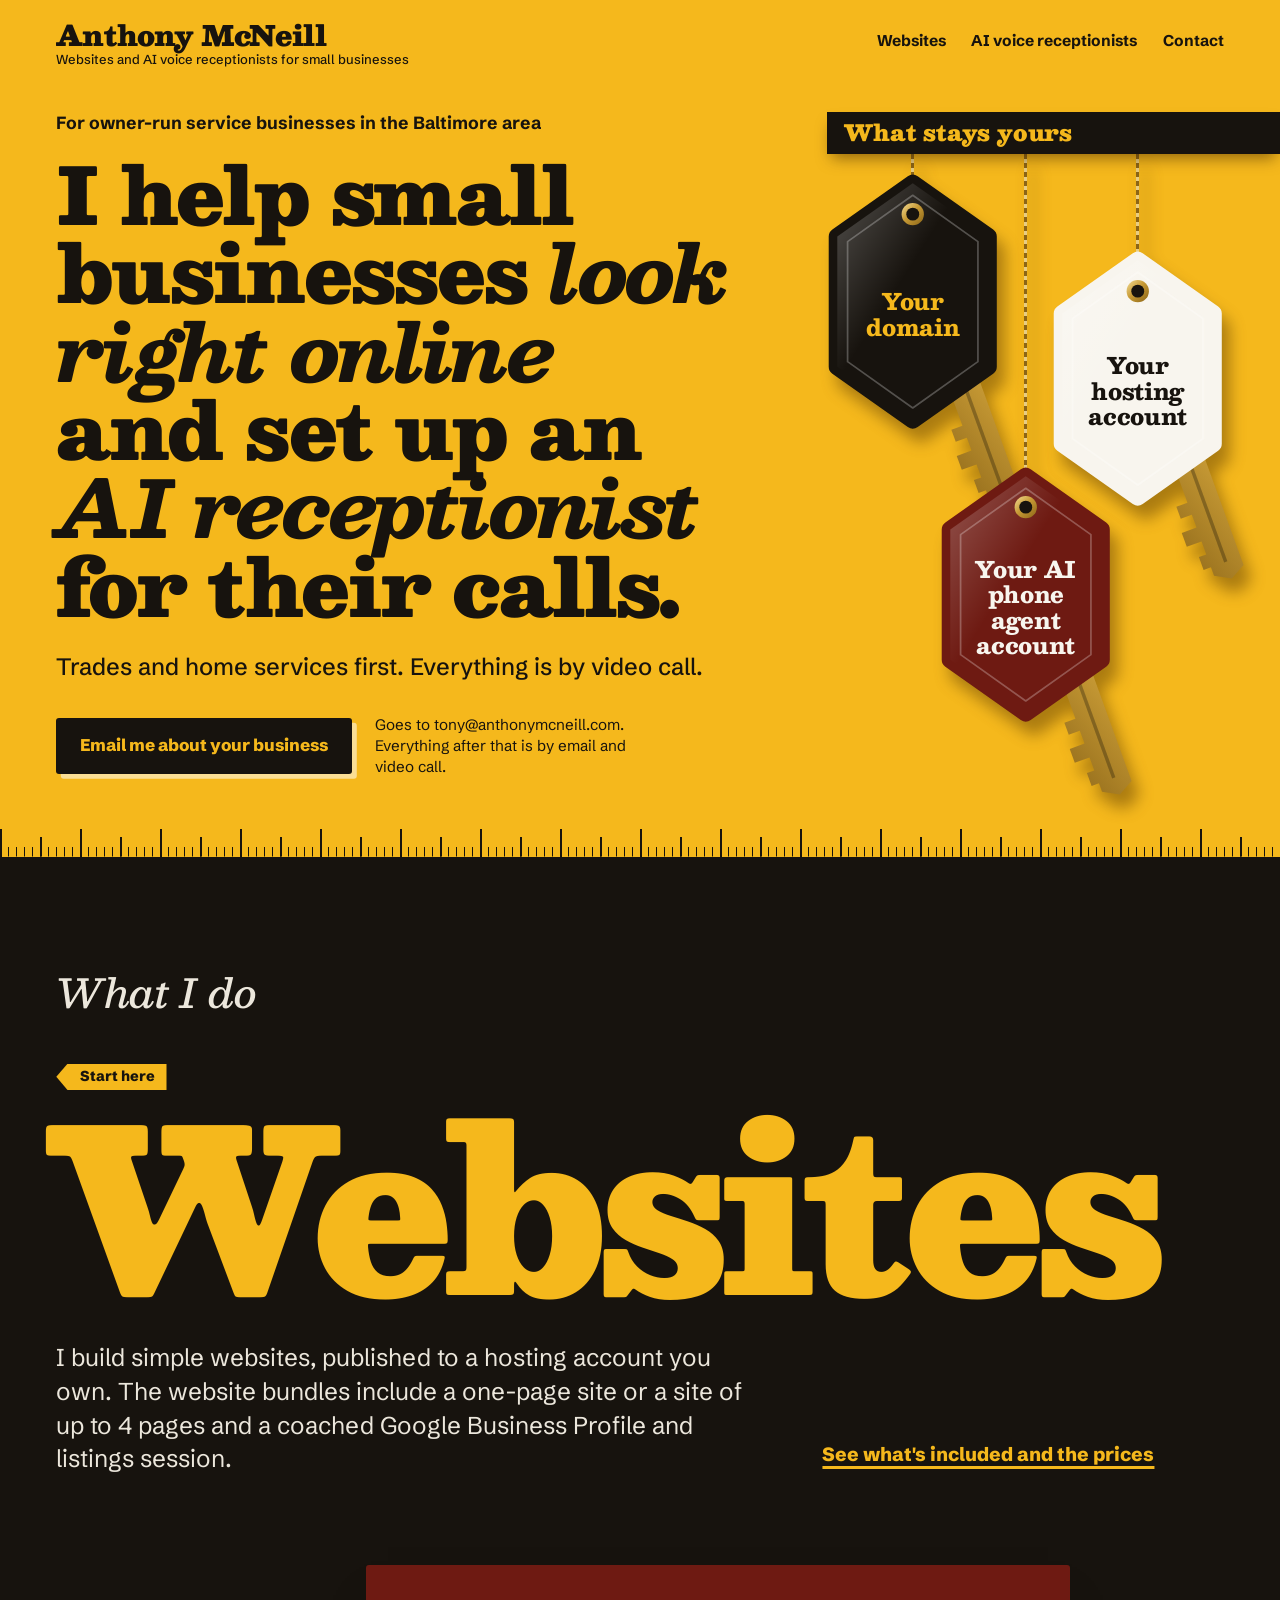
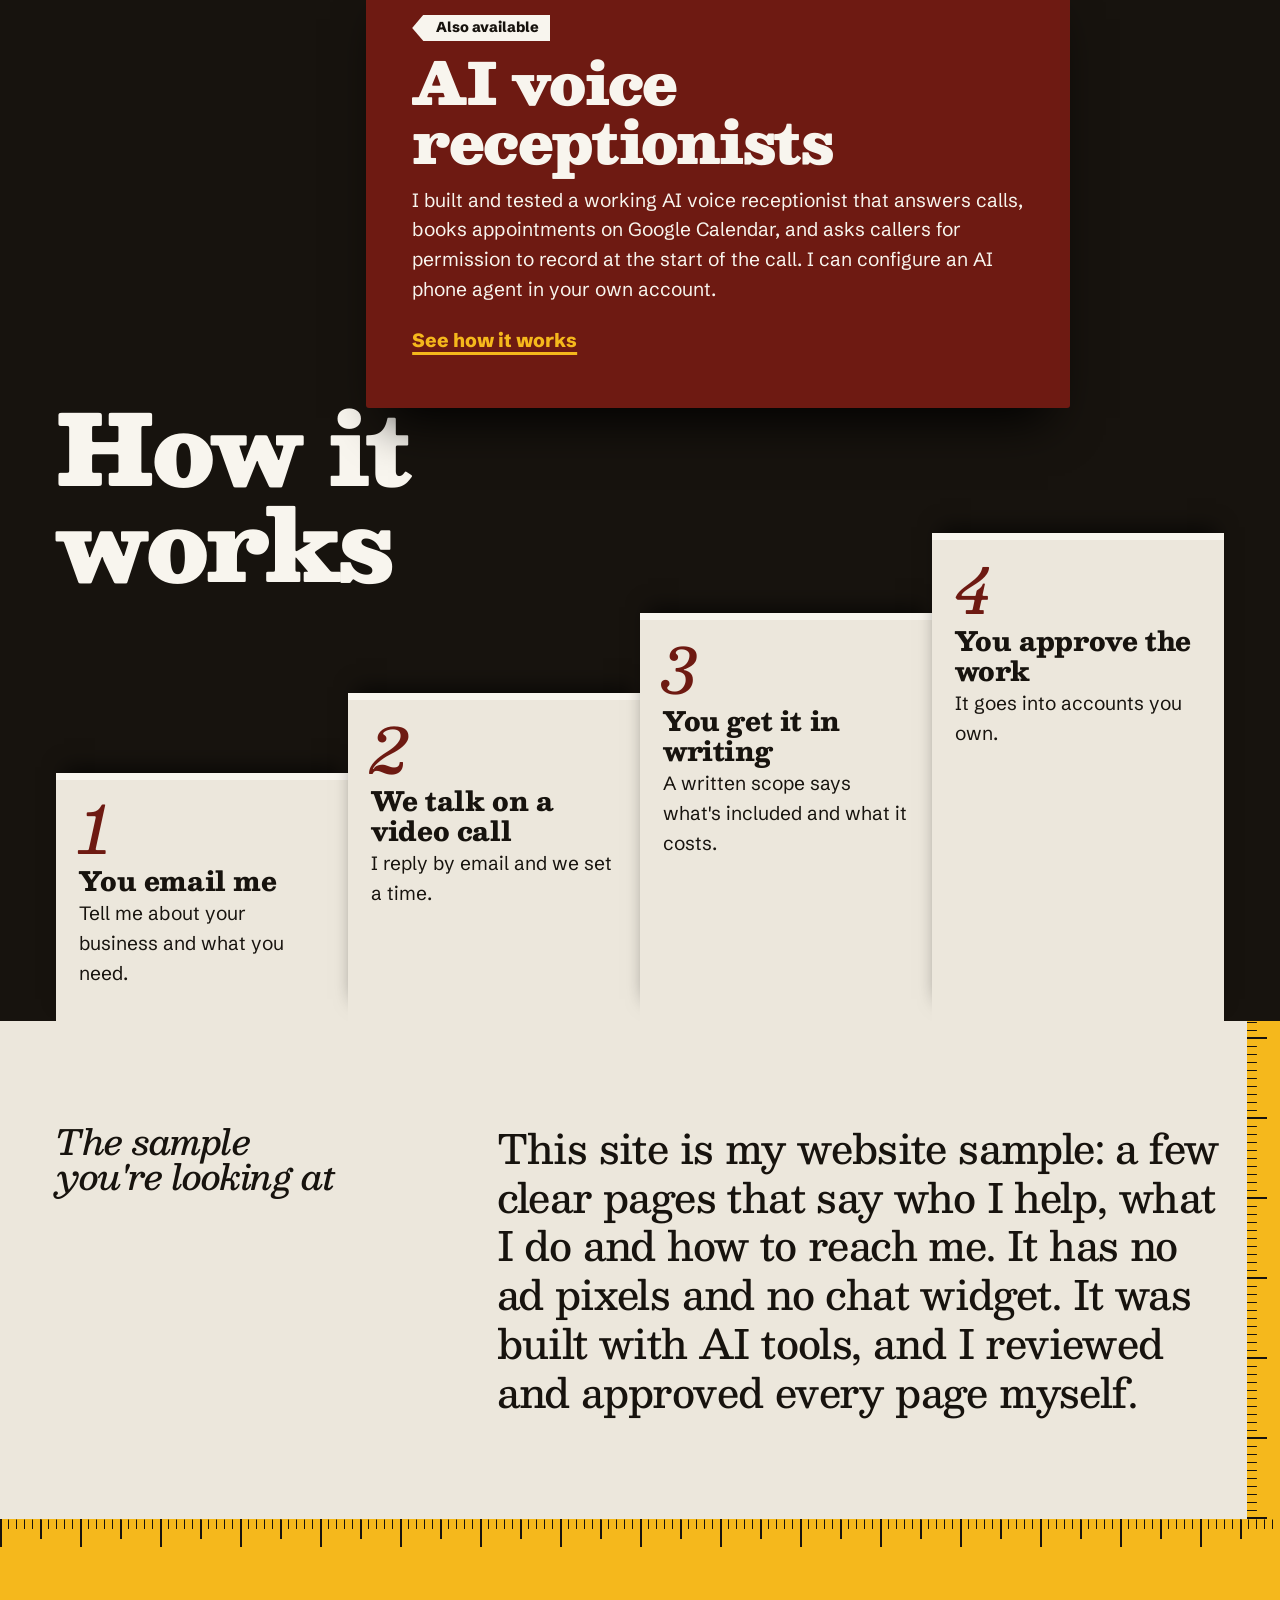
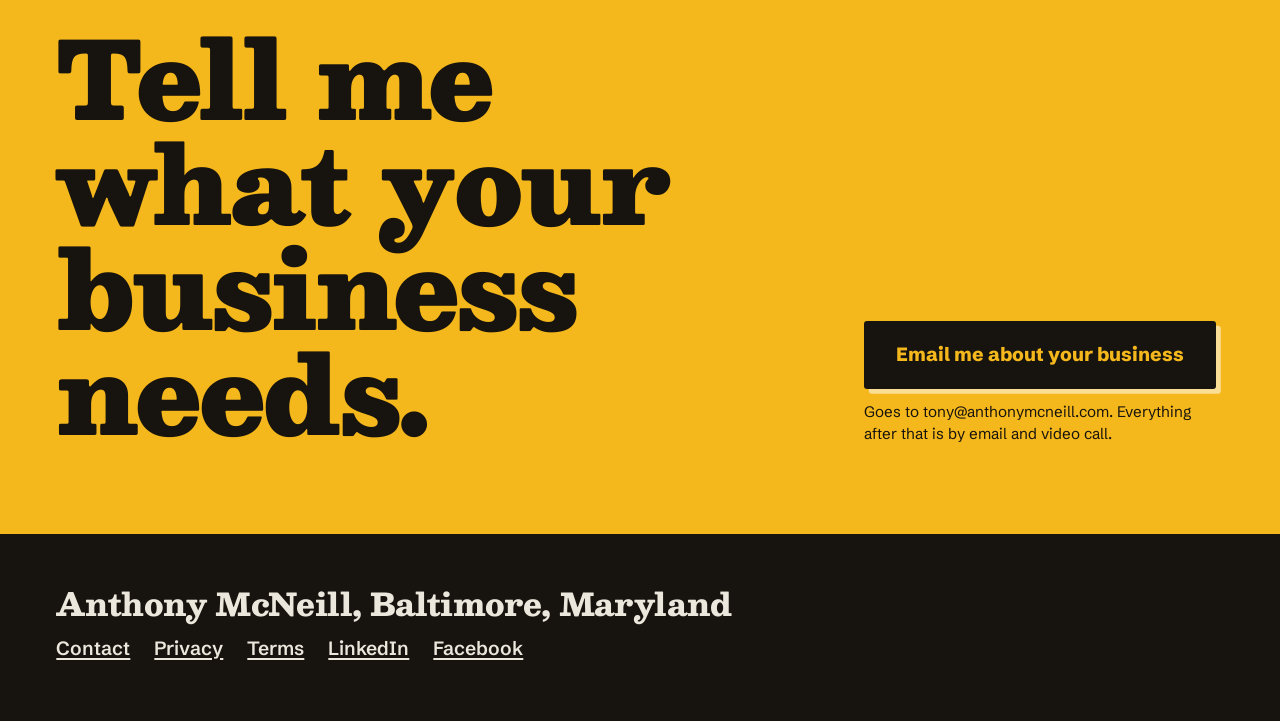
==== commit 40a4a142: "Add files via upload" ====
--- a/index.html
+++ b/index.html
@@ -129,6 +129,8 @@
       <p>Anthony McNeill, Baltimore, Maryland</p>
       <ul>
         <li><a href="contact.html">Contact</a></li>
+        <li><a href="privacy.html">Privacy</a></li>
+        <li><a href="terms.html">Terms</a></li>
         <li><a href="https://www.linkedin.com/in/anthony-mcneill-573649186" rel="noopener">LinkedIn</a></li>
         <li><a href="https://www.facebook.com/anthony.mcneill.121" rel="noopener">Facebook</a></li>
       </ul>
--- a/assets/site.css
+++ b/assets/site.css
@@ -1,479 +1,489 @@
-/* Anthony McNeill site.
-   Plain CSS, no build step. Nothing here loads from another site.
-   Fonts are self-hosted and open licensed: see assets/fonts/OFL-*.txt.
-
-   Palette
-   --tape    #F5B81C  tape-measure yellow, the signature field and the call to action
-   --ink     #17130E  warm black, secondary field and all text on yellow
-   --marble  #ECE7DC  Baltimore marble-step grey, the dominant reading ground
-   --ox      #6E1A12  oxblood enamel, the colour of the phone work */
-
-@font-face { font-family: "Besley"; src: url("fonts/besley-latin-wght-normal.woff2") format("woff2"); font-weight: 400 900; font-style: normal; font-display: swap; }
-@font-face { font-family: "Besley"; src: url("fonts/besley-latin-wght-italic.woff2") format("woff2"); font-weight: 400 900; font-style: italic; font-display: swap; }
-@font-face { font-family: "Schibsted Grotesk"; src: url("fonts/schibsted-grotesk-latin-wght-normal.woff2") format("woff2"); font-weight: 400 900; font-style: normal; font-display: swap; }
-
-:root {
-  --tape: #f5b81c;
-  --ink: #17130e;
-  --ink-2: #241e16;
-  --marble: #ece7dc;
-  --marble-hi: #f8f5ee;
-  --ox: #6e1a12;
-
-  --display: "Besley", Rockwell, "Rockwell Nova", "Roboto Slab", Georgia, "Noto Serif", serif;
-  --text: "Schibsted Grotesk", "Segoe UI", -apple-system, BlinkMacSystemFont, Roboto, "Helvetica Neue", Arial, sans-serif;
-
-  --gut: clamp(1.1rem, 4.4vw, 4.5rem);
-  --sec: clamp(4.5rem, 10vw, 9.5rem);
-}
-
-*, *::before, *::after { box-sizing: border-box; }
-html { -webkit-text-size-adjust: 100%; overflow-x: clip; scroll-behavior: smooth; }
-body {
-  margin: 0; overflow-x: clip; display: flex; flex-direction: column; min-height: 100vh;
-  background: var(--marble); color: var(--ink);
-  font-family: var(--text); font-size: clamp(1.0625rem, 0.98rem + 0.3vw, 1.2rem); line-height: 1.55;
-  font-optical-sizing: auto; -webkit-font-smoothing: antialiased;
-}
-h1, h2, h3, p, ul, ol, dl, dd { margin: 0; padding: 0; }
-ul, ol { list-style: none; }
-h1, h2, h3 { font-family: var(--display); font-weight: 900; line-height: 1.02; letter-spacing: -0.025em; text-wrap: balance; }
-p { max-width: 62ch; text-wrap: pretty; }
-a { color: inherit; text-decoration-thickness: 2px; text-underline-offset: 0.18em; }
-a:hover { text-decoration-thickness: 4px; }
-:focus-visible { outline: 3px solid currentColor; outline-offset: 3px; border-radius: 2px; }
-.defs { position: absolute; }
-main { flex: 1 0 auto; }
-
-.wrap { width: min(100%, 92rem); margin-inline: auto; padding-inline: var(--gut); }
-
-.skip-link {
-  position: absolute; left: 0.75rem; top: -5rem; z-index: 50; padding: 0.7rem 1rem;
-  background: var(--ink); color: var(--marble-hi); font-weight: 700;
-}
-.skip-link:focus { top: 0.75rem; }
-
-/* Draft markers: removed at launch */
-.draft-banner {
-  max-width: none; margin: 0; padding: 0.4rem var(--gut); background: var(--ink); color: var(--tape);
-  font-size: 0.875rem; font-weight: 600; line-height: 1.35;
-}
-.draft-note {
-  max-width: none; margin-block: 0 clamp(2.5rem, 5vw, 4rem); padding: 0.9rem 1.1rem;
-  background: var(--ink-2); color: var(--tape); border: 2px dashed var(--tape); font-size: 1rem;
-}
-
-/* Header */
-.site-header { position: relative; z-index: 6; }
-.site-header .wrap {
-  display: flex; flex-wrap: wrap; align-items: baseline; justify-content: space-between;
-  gap: 0.35rem 2rem; padding-block: clamp(0.8rem, 1.6vw, 1.5rem) clamp(0.5rem, 1vw, 1rem);
-}
-.wordmark { display: block; text-decoration: none; }
-.wordmark-name { display: block; font-family: var(--display); font-weight: 900; font-size: clamp(1.3rem, 1.05rem + 1vw, 1.75rem); letter-spacing: -0.03em; line-height: 1.1; }
-.wordmark-line { display: block; font-size: 0.8125rem; font-weight: 500; line-height: 1.3; }
-.site-nav ul { display: flex; flex-wrap: wrap; gap: 0 clamp(1rem, 2vw, 2.2rem); }
-.site-nav a { display: inline-block; padding-block: 0.45rem; font-size: 0.975rem; font-weight: 700; text-decoration: none; background: linear-gradient(currentColor 0 0) left 88% / 0 3px no-repeat; transition: background-size 0.25s ease; }
-.site-nav a:hover, .site-nav a[aria-current="page"] { background-size: 100% 3px; }
-
-.pg-home .site-header, .pg-web .site-header { background: var(--tape); }
-.pg-ai .site-header { background: var(--ox); color: var(--marble-hi); }
-.pg-contact .site-header { background: var(--ink); color: var(--marble-hi); }
-.pg-plain .site-header { background: var(--marble); }
-
-/* Tape-measure edge: the transition out of every yellow field */
-.tape {
-  height: 1.75rem; position: relative; z-index: 1;
-  background:
-    repeating-linear-gradient(90deg, var(--ink) 0 2px, transparent 2px 5rem) 0 100% / 100% 100% no-repeat,
-    repeating-linear-gradient(90deg, var(--ink) 0 2px, transparent 2px 2.5rem) 0 100% / 100% 70% no-repeat,
-    repeating-linear-gradient(90deg, var(--ink) 0 1px, transparent 1px 0.5rem) 0 100% / 100% 34% no-repeat;
-}
-
-/* Shared hero pieces */
-.hero { position: relative; }
-.eyebrow { font-size: clamp(0.95rem, 0.9rem + 0.25vw, 1.1rem); font-weight: 700; line-height: 1.3; max-width: none; }
-.hero h1 { margin-top: clamp(0.8rem, 1.5vw, 1.25rem); }
-.hero h1 em { font-style: italic; }
-.lead { margin-top: clamp(1rem, 2vw, 1.6rem); font-size: clamp(1.15rem, 1rem + 0.6vw, 1.5rem); line-height: 1.4; font-weight: 500; }
-.lead a { font-weight: 700; }
-
-.cta-pair { margin-top: clamp(1.2rem, 2.4vw, 2rem); }
-.button {
-  display: inline-flex; align-items: center; justify-content: center; min-height: 3.5rem; padding: 0.8rem 1.5rem;
-  background: var(--ink); color: var(--tape); border-radius: 3px;
-  font-weight: 800; font-size: 1.0625rem; line-height: 1.2; text-decoration: none; text-align: center;
-  box-shadow: 0.3rem 0.3rem 0 var(--btn-shadow, #fff8); transition: transform 0.14s ease, box-shadow 0.14s ease;
-}
-.button:hover { transform: translate(0.15rem, 0.15rem); box-shadow: 0.15rem 0.15rem 0 var(--btn-shadow, #fff8); }
-.button:active { transform: translate(0.3rem, 0.3rem); box-shadow: 0 0 0 var(--btn-shadow, #fff8); }
-.cta-note { margin-top: 0.8rem; font-size: 0.95rem; line-height: 1.4; max-width: 40ch; }
-
-/* Home hero */
-.hero-home { background: var(--tape); z-index: 2; overflow-x: clip; }
-.hero-grid {
-  display: grid; grid-template-columns: minmax(0, 1fr) clamp(21rem, 31vw, 29rem); gap: clamp(1.5rem, 4vw, 5rem);
-  padding-block: clamp(1rem, 2.4vw, 2.5rem) clamp(2.5rem, 4vw, 4rem);
-}
-.hero-home h1 { font-size: clamp(2.5rem, 1.1rem + 4.75vw, 5.75rem); line-height: 1; }
-.hero-home h1 em { font-weight: 800; }
-
-/* Hook rail and fobs */
-.yours { position: relative; align-self: stretch; }
-.yours h2 {
-  position: relative; z-index: 2; margin-right: calc(-1 * var(--gut)); padding: 0.6rem var(--gut) 0.6rem 1.1rem;
-  background: var(--ink); color: var(--tape); font-size: clamp(1.15rem, 1rem + 0.5vw, 1.5rem); letter-spacing: -0.01em;
-  box-shadow: 0 0.55rem 0.9rem -0.3rem rgb(60 35 0 / 0.55);
-}
-.yours ul { position: relative; height: clamp(38rem, 47vw, 44rem); --w: clamp(10.5rem, 13.4vw, 12.6rem); }
-.fob { position: absolute; left: var(--x); top: var(--drop); width: var(--w); aspect-ratio: 2 / 3; }
-.fob:nth-child(1) { --x: 0%; --drop: 1.2rem; --delay: 0s; }
-.fob:nth-child(2) { --x: calc(100% - var(--w)); --drop: 6rem; --delay: 0.25s; }
-.fob:nth-child(3) { --x: calc(50% - var(--w) / 2); --drop: 19.5rem; --delay: 0.5s; }
-.fob-swing {
-  position: absolute; inset: 0; display: block; transform-origin: 50% calc(-1 * var(--drop));
-  filter: drop-shadow(0.5rem 0.9rem 0.45rem rgb(70 40 0 / 0.42));
-}
-.fob-swing::before {
-  /* the chain up to the rail */
-  content: ""; position: absolute; left: calc(50% - 1.5px); bottom: 84%; width: 3px; height: calc(var(--drop) + 16%);
-  background: repeating-linear-gradient(180deg, #8b6517 0 5px, #e8cd83 5px 9px);
-}
-.fob-body { position: absolute; inset: 0; width: 100%; height: 100%; overflow: visible; }
-.fob-key { position: absolute; width: 172%; left: 38%; top: 8%; transform: rotate(70deg); transform-origin: 8% 50%; }
-.fob-text {
-  position: absolute; inset: 28% 13% 18%; display: flex; align-items: center; justify-content: center; text-align: center;
-  font-family: var(--display); font-weight: 800; font-size: clamp(1.05rem, 0.75rem + 0.84vw, 1.5rem); line-height: 1.12; letter-spacing: -0.015em;
-}
-.fob-ink { color: var(--ink); } .fob-ink .fob-text { color: var(--tape); }
-.fob-marble { color: var(--marble-hi); } .fob-marble .fob-text { color: var(--ink); }
-.fob-ox { color: var(--ox); } .fob-ox .fob-text { color: var(--marble-hi); }
-
-/* What I do */
-.services { position: relative; overflow-x: clip; background: var(--ink); color: var(--marble); padding-block: clamp(4rem, 9vw, 8.5rem) 0; }
-.services h2 { font-size: clamp(1.6rem, 1.2rem + 1.6vw, 2.75rem); font-weight: 500; font-style: italic; letter-spacing: -0.015em; }
-.tag {
-  display: inline-block; padding: 0.22rem 0.7rem 0.2rem 1.5rem; background: var(--tag, var(--tape)); color: var(--ink);
-  font-size: 0.9rem; font-weight: 800; line-height: 1.35; clip-path: polygon(0.7rem 0, 100% 0, 100% 100%, 0.7rem 100%, 0 50%);
-}
-.svc-lead { margin-top: clamp(1.8rem, 4vw, 3rem); }
-.svc-lead h3 {
-  margin: 0.2rem 0 0 -0.04em; color: var(--tape); font-size: clamp(3.4rem, 17.7vw, 17rem); line-height: 0.96; letter-spacing: -0.045em;
-}
-.svc-body { display: grid; gap: 1rem; margin-top: clamp(1rem, 2.4vw, 2rem); }
-.svc-body p:first-child { font-size: clamp(1.15rem, 1rem + 0.65vw, 1.6rem); line-height: 1.38; }
-.more {
-  display: inline-block; padding-block: 0.35rem; font-weight: 800; color: var(--link, var(--tape));
-  text-decoration: underline; text-decoration-thickness: 3px; text-underline-offset: 0.26em;
-}
-.svc-second {
-  position: relative; z-index: 2; margin-top: clamp(3rem, 7vw, 6rem); padding: clamp(1.6rem, 3.6vw, 3.4rem);
-  background: var(--ox); color: var(--marble-hi); border-radius: 3px;
-  box-shadow: 0 2rem 3rem -1.4rem #000;
-}
-.svc-second h3 { margin: 0.7rem 0 1rem; font-size: clamp(2rem, 1.2rem + 3vw, 4.2rem); }
-.svc-second p + p { margin-top: 1rem; }
-.svc-second .tag { --tag: var(--marble-hi); }
-.svc-second .cord { position: absolute; left: 100%; top: 34%; width: 100vw; height: 7.5rem; margin-left: -0.5rem; }
-
-/* Coiled phone cord */
-.cord { display: block; overflow: visible; pointer-events: none; }
-.cord path { fill: none; stroke: var(--tape); stroke-width: 4; stroke-linejoin: round; stroke-linecap: round; vector-effect: non-scaling-stroke; }
-
-/* Marble stairs: how it works. The stairs are the section transition: ink above, marble below */
-.how { position: relative; background: var(--ink); color: var(--marble); padding-top: clamp(4rem, 8vw, 7rem); overflow: clip; }
-.how h2 { font-size: clamp(2.7rem, 1.3rem + 6vw, 7.5rem); color: var(--marble-hi); max-width: 8ch; line-height: 0.98; }
-.stairs { counter-reset: step; display: grid; margin-top: clamp(1.8rem, 4vw, 3rem); color: var(--ink); }
-.stairs li {
-  position: relative; counter-increment: step; max-width: none; padding: 0.95rem 1.2rem 1.4rem;
-  background: var(--marble); border-top: 0.45rem solid var(--marble-hi);
-  box-shadow: 0 -0.9rem 1.2rem -0.5rem #0009;
-}
-.stairs li::before {
-  content: counter(step); display: block; font-family: var(--display); font-style: italic; font-weight: 500;
-  font-size: clamp(2.6rem, 2rem + 2.4vw, 4.75rem); line-height: 1; color: var(--ox);
-}
-.stairs strong { display: block; margin: 0.35rem 0 0.2rem; font-family: var(--display); font-weight: 800; font-size: clamp(1.25rem, 1.1rem + 0.7vw, 1.75rem); line-height: 1.12; letter-spacing: -0.015em; }
-
-/* Sample */
-.sample { position: relative; background: var(--marble); padding-block: clamp(3.5rem, 8vw, 8rem); }
-.sample::after {
-  content: ""; position: absolute; inset: 0 0 0 auto; width: clamp(0.8rem, 2.6vw, 2.5rem); background-color: var(--tape);
-  background-image:
-    repeating-linear-gradient(0deg, var(--ink) 0 2px, transparent 2px 5rem),
-    repeating-linear-gradient(0deg, var(--ink) 0 1px, transparent 1px 0.5rem);
-  background-size: 62% 100%, 30% 100%; background-repeat: no-repeat; background-position: 0 0, 0 0;
-}
-.sample-grid { display: grid; gap: 1.2rem clamp(2rem, 6vw, 6rem); }
-.sample h2, .access h2 { font-size: clamp(1.5rem, 1.2rem + 1.2vw, 2.25rem); font-weight: 500; font-style: italic; letter-spacing: -0.015em; }
-.sample p, .access p { max-width: 31em; font-family: var(--display); font-weight: 500; font-size: clamp(1.5rem, 1.1rem + 1.75vw, 3rem); line-height: 1.22; letter-spacing: -0.015em; }
-.access p a { text-decoration-thickness: 3px; overflow-wrap: anywhere; }
-
-/* Closing call to action */
-.cta-band { background: var(--tape); padding-bottom: clamp(3.5rem, 7vw, 7rem); }
-.cta-band .tape { transform: scaleY(-1); margin-bottom: clamp(3rem, 6vw, 6rem); }
-.cta-band h2 { font-size: clamp(2.7rem, 1.1rem + 7vw, 8.6rem); line-height: 0.98; max-width: 12ch; }
-.cta-band .wrap { display: grid; gap: clamp(1.2rem, 3vw, 2.5rem); }
-
-/* Footer */
-.site-footer { background: var(--ink); color: var(--marble); padding-block: clamp(2rem, 4vw, 3.5rem); }
-.site-footer .wrap { display: flex; flex-wrap: wrap; align-items: baseline; justify-content: space-between; gap: 0.4rem 2.5rem; }
-.site-footer p { max-width: none; font-family: var(--display); font-weight: 800; font-size: clamp(1.25rem, 1rem + 1.2vw, 2.1rem); letter-spacing: -0.02em; line-height: 1.15; }
-.site-footer ul { display: flex; gap: 0 1.5rem; }
-.site-footer a { display: inline-block; padding-block: 0.4rem; font-weight: 600; }
-
-/* Websites */
-.hero-web { background: var(--tape); overflow: clip; z-index: 2; }
-.hero-solo { position: relative; z-index: 1; padding-block: clamp(1.5rem, 3vw, 3rem) clamp(2.5rem, 5vw, 5rem); }
-.hero-web h1, .hero-ai h1 { font-size: clamp(2.7rem, 1.2rem + 6.3vw, 7.6rem); line-height: 0.98; max-width: 11.5em; }
-.hero-ai h1 { font-size: clamp(2.7rem, 1.25rem + 4.6vw, 6.2rem); }
-.hero-web h1 { max-width: 10.2em; }
-.hero-web .lead { max-width: 40ch; }
-.big-key { position: absolute; color: var(--ink); fill: currentColor; pointer-events: none; }
-.hero-web .big-key { width: 104vw; left: 6vw; bottom: 2.6rem; transform: rotate(-5deg); }
-.hero-web .hero-solo { padding-bottom: 46vw; }
-
-.bundles { background: var(--ink); color: var(--marble); padding-block: clamp(3.5rem, 7vw, 7rem) clamp(4rem, 8vw, 8rem); }
-.bundles-head { display: grid; gap: 1rem clamp(2rem, 6vw, 6rem); margin-bottom: clamp(2rem, 4vw, 3.5rem); }
-.bundles h2 { font-size: clamp(2.3rem, 1.2rem + 4.5vw, 5.8rem); color: var(--marble-hi); max-width: 10em; }
-.bundles-head p { font-size: 1.1em; }
-.tickets { display: grid; gap: clamp(1.8rem, 4vw, 2.5rem); }
-.ticket-shadow { filter: drop-shadow(0 1.4rem 1.3rem #000); }
-.ticket {
-  padding: clamp(1.8rem, 3.4vw, 3rem) clamp(1.3rem, 3vw, 2.75rem);
-  background: var(--marble-hi); color: var(--ink);
-  -webkit-mask: radial-gradient(circle at 0.75rem 0, #0000 0.45rem, #000 0.48rem) top / 1.5rem 51% repeat-x,
-                radial-gradient(circle at 0.75rem 100%, #0000 0.45rem, #000 0.48rem) bottom / 1.5rem 51% repeat-x;
-  mask: radial-gradient(circle at 0.75rem 0, #0000 0.45rem, #000 0.48rem) top / 1.5rem 51% repeat-x,
-        radial-gradient(circle at 0.75rem 100%, #0000 0.45rem, #000 0.48rem) bottom / 1.5rem 51% repeat-x;
-}
-.ticket-standard { background: var(--tape); }
-.ticket h3 { font-size: clamp(1.6rem, 1.3rem + 1.2vw, 2.4rem); font-style: italic; font-weight: 700; }
-.price {
-  display: flex; flex-wrap: wrap; align-items: baseline; gap: 0 0.7rem; max-width: none; margin-block: 0.15rem 1.1rem;
-  font-family: var(--display); font-weight: 900; font-size: clamp(4.4rem, 3rem + 7vw, 9.5rem); line-height: 1; letter-spacing: -0.045em;
-}
-.price span { font-family: var(--text); font-size: clamp(1.25rem, 1rem + 0.6vw, 1.5rem); font-weight: 700; letter-spacing: 0; white-space: nowrap; }
-.ticket li { padding-block: 0.55rem; border-top: 1px solid #17130e55; line-height: 1.35; font-size: 1.0625rem; }
-
-.own { background: var(--marble); padding-block: clamp(3.5rem, 8vw, 8rem); }
-.own-grid { display: grid; gap: 1.2rem clamp(2rem, 6vw, 6rem); }
-.own h2 { font-size: clamp(3rem, 1rem + 10vw, 11.5rem); line-height: 0.92; letter-spacing: -0.04em; max-width: 6em; }
-.own-copy p + p { margin-top: 1rem; }
-.own-first { font-family: var(--display); font-weight: 600; font-size: clamp(1.4rem, 1.1rem + 1.2vw, 2.2rem); line-height: 1.22; letter-spacing: -0.015em; }
-
-.session { background: linear-gradient(var(--marble) 0 50%, var(--ink) 50% 100%); }
-.session-panel { padding: clamp(1.8rem, 4.6vw, 4.5rem); background: var(--ox); color: var(--marble-hi); box-shadow: 0 1.6rem 2.6rem -1.4rem #000; }
-.session h2 { font-size: clamp(2rem, 1.2rem + 3.2vw, 4.4rem); max-width: 13em; margin-bottom: clamp(1.2rem, 2.6vw, 2.2rem); }
-.two-col { display: grid; gap: 1rem clamp(1.5rem, 4vw, 3.5rem); }
-
-.excluded { background: var(--ink); color: var(--marble); padding-block: clamp(3.5rem, 7vw, 7rem); }
-.excluded-grid { display: grid; gap: 1.6rem clamp(2rem, 6vw, 6rem); }
-.excluded h2 { font-size: clamp(2.2rem, 1.2rem + 3.6vw, 5rem); color: var(--marble-hi); max-width: 9em; }
-.crossed { display: grid; gap: 0 clamp(1.5rem, 3vw, 3rem); align-content: start; }
-.crossed li { position: relative; padding: 0.7rem 0 0.7rem 2rem; border-top: 1px solid var(--rule, #cfc8ba66); line-height: 1.35; }
-.crossed li::before, .crossed li::after {
-  content: ""; position: absolute; left: 0.1rem; top: 1.25rem; width: 1rem; height: 0.17rem; background: var(--tape); transform: rotate(45deg);
-}
-.crossed li::after { transform: rotate(-45deg); }
-.fence { margin-top: 1.3rem; font-family: var(--display); font-weight: 700; font-size: clamp(1.15rem, 1.05rem + 0.5vw, 1.5rem); line-height: 1.28; letter-spacing: -0.01em; color: var(--tape); }
-
-.faq { background: var(--marble); padding-block: clamp(3.5rem, 8vw, 8rem); }
-.faq-grid { display: grid; gap: 1.5rem clamp(2rem, 6vw, 6rem); align-items: start; }
-.faq h2 { font-size: clamp(2.4rem, 1.2rem + 4.4vw, 6rem); max-width: 7em; line-height: 0.98; }
-.qa { padding-block: 1.2rem 1.5rem; border-top: 2px solid var(--ink); }
-.qa h3 { margin-bottom: 0.5rem; font-size: clamp(1.3rem, 1.15rem + 0.65vw, 1.8rem); font-weight: 800; line-height: 1.15; letter-spacing: -0.015em; }
-
-/* AI voice receptionists */
-.hero-ai { background: var(--ox); color: var(--marble-hi); overflow: clip; }
-.hero-ai h1 { max-width: 11.8em; }
-.hero-ai h1 em { color: var(--tape); }
-.hero-ai .lead { max-width: 46ch; font-size: clamp(1.1rem, 1rem + 0.5vw, 1.4rem); }
-.quote-line { margin-top: 0.9rem; font-weight: 700; }
-.hero-ai .button, .hero-contact .button { background: var(--tape); color: var(--ink); --btn-shadow: #0008; }
-.cord-v { position: absolute; right: -3rem; top: -4rem; height: 150%; width: 26%; }
-.cord-v path { stroke-width: 5; }
-
-.callers { background: var(--tape); padding-block: clamp(3rem, 7vw, 7rem); }
-.callers-grid { display: grid; gap: 1rem clamp(2rem, 6vw, 6rem); }
-.callers h2 { font-size: clamp(1.5rem, 1.2rem + 1.2vw, 2.25rem); font-weight: 500; font-style: italic; letter-spacing: -0.015em; }
-.callers p { max-width: 21em; font-family: var(--display); font-weight: 800; font-size: clamp(1.8rem, 1.15rem + 3.1vw, 4.2rem); line-height: 1.08; letter-spacing: -0.025em; }
-
-.custom { background: var(--ink); color: var(--marble); padding-block: clamp(3.5rem, 8vw, 8rem); }
-.custom h2 { font-size: clamp(1.5rem, 1.2rem + 1.2vw, 2.25rem); font-weight: 500; font-style: italic; letter-spacing: -0.015em; margin-bottom: clamp(1.2rem, 3vw, 2.5rem); }
-.specimen > div { display: grid; gap: 0.2rem 3rem; padding-block: 0.9rem 1.15rem; border-top: 1px solid #cfc8ba66; }
-.specimen dt { font-family: var(--display); font-weight: 900; font-size: clamp(2.5rem, 1.2rem + 7vw, 8.5rem); line-height: 1; letter-spacing: -0.04em; color: var(--tape); }
-.specimen dd { align-self: center; max-width: 34ch; font-size: clamp(1.0625rem, 1rem + 0.4vw, 1.35rem); line-height: 1.38; }
-
-.own-ai { background: var(--marble); }
-.own-ai h2 { font-size: clamp(2.6rem, 1rem + 7vw, 8.2rem); line-height: 0.96; max-width: 7em; }
-
-/* Contact */
-.hero-contact { background: var(--ink); color: var(--marble-hi); }
-.hero-contact h1 { color: var(--tape); font-size: clamp(3.1rem, 1rem + 10.6vw, 13rem); line-height: 0.94; letter-spacing: -0.04em; max-width: 9em; }
-.hero-contact .cta-note { font-size: 1.05rem; font-weight: 600; }
-.how-contact { padding-top: clamp(1rem, 3vw, 3rem); }
-.dont { background: var(--marble); padding-block: clamp(3rem, 7vw, 7rem); }
-.dont-grid { display: grid; gap: 1.8rem clamp(2rem, 6vw, 6rem); align-items: end; }
-.dont-panel { padding: clamp(1.6rem, 4vw, 3.5rem); background: var(--ox); color: var(--marble-hi); box-shadow: 0 1.4rem 2.2rem -1.3rem #000; }
-.dont h2 { font-size: clamp(2.2rem, 1.2rem + 3.6vw, 5rem); margin-bottom: 1.2rem; }
-.dont-copy { font-size: clamp(1.0625rem, 1rem + 0.35vw, 1.3rem); }
-.dont-copy p + p { margin-top: 1rem; }
-.access { background: var(--marble-hi); padding-block: clamp(3rem, 7vw, 6.5rem); }
-
-/* Placeholders and 404 */
-.hero-plain { background: var(--marble); overflow: clip; }
-.hero-plain h1 { font-size: clamp(3.4rem, 1rem + 12vw, 14rem); line-height: 0.94; letter-spacing: -0.04em; }
-.placeholder { display: inline-block; margin-top: 1.5rem; padding: 0.5rem 0.9rem; background: var(--ink); color: var(--tape); font-weight: 700; }
-.hero-404 .hero-solo { padding-bottom: clamp(9rem, 22vw, 20rem); }
-.hero-404 .big-key { width: min(78rem, 118vw); right: -12vw; bottom: 0; color: var(--tape); }
-
-@media (max-width: 47.99rem) {
-  .stairs { margin-right: calc(-1 * var(--gut)); }
-  .stairs li { box-shadow: none; padding-right: var(--gut); }
-  .stairs li:nth-child(2) { margin-left: 8%; }
-  .stairs li:nth-child(3) { margin-left: 16%; }
-  .stairs li:nth-child(4) { margin-left: 24%; }
-  .stairs li + li { margin-top: -0.45rem; }
-  .svc-second .cord { display: none; }
-  .sample .wrap { padding-right: calc(var(--gut) + 0.8rem); }
-  .cord-v { width: 46%; right: -18%; top: -2rem; opacity: 0.5; }
-}
-
-/* Tablet and up */
-@media (min-width: 48rem) {
-  .stairs { grid-template-columns: repeat(4, 1fr); align-items: end; margin-top: -3.5rem; }
-  .stairs li { padding: 1.1rem clamp(1rem, 1.8vw, 1.7rem) 2rem; }
-  .stairs li:nth-child(1) { min-height: 15.5rem; }
-  .stairs li:nth-child(2) { min-height: 20.5rem; }
-  .stairs li:nth-child(3) { min-height: 25.5rem; }
-  .stairs li:nth-child(4) { min-height: 30.5rem; }
-  .how h2 { position: relative; z-index: 1; }
-  .how-contact h2 { max-width: 6.5ch; }
-
-  .svc-body { grid-template-columns: minmax(0, 7fr) minmax(0, 4fr); gap: clamp(2rem, 5vw, 5rem); align-items: end; }
-  .svc-second { width: min(100%, 44rem); margin-left: auto; margin-right: clamp(0rem, 12vw, 12rem); }
-  .svc-second .cord { display: none; }
-
-  .sample-grid, .bundles-head, .callers-grid, .own-grid { grid-template-columns: minmax(0, 4fr) minmax(0, 8fr); align-items: start; }
-  .bundles-head { grid-template-columns: minmax(0, 7fr) minmax(0, 5fr); align-items: end; }
-  .own-grid { grid-template-columns: minmax(0, 7fr) minmax(0, 6fr); align-items: end; }
-  .two-col { grid-template-columns: 1fr 1fr; }
-  .excluded-grid { grid-template-columns: minmax(0, 4fr) minmax(0, 8fr); }
-  .crossed { grid-template-columns: 1fr 1fr; }
-  .crossed-one { grid-template-columns: 1fr; }
-  .faq-grid { grid-template-columns: minmax(0, 4fr) minmax(0, 8fr); }
-  .faq h2 { position: sticky; top: 2rem; }
-  .specimen > div { grid-template-columns: minmax(0, 7fr) minmax(0, 4fr); }
-  .dont-grid { grid-template-columns: minmax(0, 7fr) minmax(0, 5fr); }
-  .tickets { grid-template-columns: minmax(0, 5fr) minmax(0, 7fr); align-items: start; }
-  .tickets > :first-child { margin-top: 5rem; }
-  .ticket-standard ul { columns: 2; column-gap: 2rem; }
-  .ticket-standard li { break-inside: avoid; }
-  .hero-copy > .cta-pair { display: flex; align-items: center; gap: 1.4rem; }
-  .hero-copy > .cta-pair .cta-note { margin-top: 0; max-width: 30ch; }
-  .hero-web .big-key { width: 62vw; left: auto; right: -12vw; bottom: 3rem; transform: rotate(-24deg); }
-  .hero-web .hero-solo { padding-bottom: clamp(4rem, 7vw, 7rem); }
-  .hero-web .lead, .hero-web .cta-pair { max-width: min(44ch, 52vw); }
-}
-
-@media (min-width: 62rem) {
-  .cta-band .wrap { grid-template-columns: minmax(0, 1fr) auto; align-items: end; }
-  .cta-band .cta-pair { margin-top: 0; }
-  .cta-band .button { min-height: 4.25rem; padding-inline: 2rem; font-size: 1.2rem; }
-}
-@media (min-width: 75rem) {
-  .svc-second { margin-bottom: -7rem; }
-  .svc-second .cord { display: block; left: auto; right: 100%; top: 40%; margin: 0 -0.5rem 0 0; transform: scaleX(-1); }
-}
-
-/* Under the two-column hero, fobs get their own hanging wall */
-@media (max-width: 61.99rem) {
-  .hero-grid { grid-template-columns: minmax(0, 1fr); padding-bottom: 1rem; }
-  .yours { margin-inline: calc(-1 * var(--gut)); }
-  .yours h2 { margin-right: 0; padding-left: var(--gut); }
-  .yours ul { height: 33rem; margin-inline: var(--gut); --w: min(44vw, 13rem); }
-  .fob:nth-child(1) { --x: 2%; --drop: 1.1rem; }
-  .fob:nth-child(2) { --x: calc(100% - var(--w) - 1%); --drop: 5.2rem; }
-  .fob:nth-child(3) { --drop: 16rem; }
-  .fob-text { font-size: clamp(0.98rem, 0.72rem + 1.3vw, 1.3rem); inset: 27% 12% 17%; }
-}
-@media (max-width: 22.4rem) {
-  .yours ul { height: 30rem; }
-  .site-nav ul { gap: 0 0.6rem; }
-  .site-nav a { font-size: 0.84rem; }
-  .hero-home h1 { font-size: 2.25rem; }
-  .fob:nth-child(3) { --drop: 14.2rem; }
-  .button { width: 100%; padding-inline: 0.8rem; font-size: 1rem; }
-}
-
-/* Trades landing page */
-.pg-trades .site-header { background: var(--tape); }
-.hero-trades h1 { font-size: clamp(2.6rem, 1.15rem + 5.2vw, 6.4rem); max-width: 11em; }
-
-.customers { background: var(--marble); padding-block: clamp(3.5rem, 8vw, 8rem); }
-.customers-grid { display: grid; gap: clamp(2.5rem, 6vw, 6rem); align-items: center; }
-.customers h2 { font-size: clamp(1.5rem, 1.2rem + 1.2vw, 2.25rem); font-weight: 500; font-style: italic; letter-spacing: -0.015em; }
-.customers-line { margin-top: 1rem; font-family: var(--display); font-weight: 800; font-size: clamp(1.8rem, 1.15rem + 3vw, 4.2rem); line-height: 1.1; letter-spacing: -0.025em; }
-.phone { width: min(17rem, 74vw); margin-inline: auto; padding: 1.5rem 0.65rem 1.5rem; background: var(--ink); border-radius: 2.1rem; box-shadow: 0.7rem 0.9rem 0 #17130e30; }
-.phone-screen { display: grid; gap: 0.55rem; padding: 0.7rem; background: var(--marble-hi); border-radius: 0.9rem; }
-.phone-screen span { display: flex; align-items: center; padding: 0.6rem 0.75rem; font-size: 0.95rem; font-weight: 700; line-height: 1.2; background: var(--marble); }
-.phone-screen .phone-do { min-height: 5rem; background: var(--tape); font-family: var(--display); font-weight: 900; font-size: 1.15rem; }
-.phone-screen .phone-photos { min-height: 7.5rem; background: repeating-linear-gradient(135deg, #17130e1f 0 2px, transparent 2px 0.8rem), var(--marble); }
-.phone-screen .phone-call { justify-content: center; min-height: 3.25rem; background: var(--ox); color: var(--marble-hi); border-radius: 3px; text-align: center; }
-
-.stays { background: var(--marble); padding-block: clamp(3.5rem, 8vw, 8rem); overflow-x: clip; }
-.stays-grid { display: grid; gap: clamp(2.5rem, 5vw, 5rem); align-items: start; }
-.stays h2 { font-size: clamp(3rem, 1rem + 8.4vw, 9.5rem); line-height: 0.94; letter-spacing: -0.04em; max-width: 6em; margin-bottom: clamp(1.2rem, 3vw, 2.4rem); }
-.stays-fobs { position: relative; height: clamp(26rem, 34vw, 31rem); margin-right: calc(-1 * var(--gut)); padding-right: var(--gut); border-top: 0.7rem solid var(--ink); --w: min(41vw, 12.6rem); }
-.stays-fobs::after { content: ""; position: absolute; left: 0; right: 0; top: -0.7rem; height: 1.6rem; background: linear-gradient(#17130e44, transparent); pointer-events: none; }
-.stays-fobs .fob:nth-child(1) { --x: 1%; --drop: 1.4rem; --delay: 0s; }
-.stays-fobs .fob:nth-child(2) { --x: calc(100% - var(--w) - var(--gut) - 1%); --drop: 5.5rem; --delay: 0.25s; }
-
-.excluded-light { background: var(--marble); color: var(--ink); --rule: #17130e55; }
-.excluded-light h2 { color: var(--ink); }
-.excluded-light .crossed li::before, .excluded-light .crossed li::after { background: var(--ox); }
-.excluded-light .fence { color: var(--ox); }
-
-.sample-dark { background: var(--ink); color: var(--marble); }
-.sample-dark h2 { color: var(--tape); }
-
-.bundles-google { margin-top: clamp(2rem, 4vw, 3rem); font-size: 1.1em; }
-
-@media (min-width: 48rem) {
-  .customers-grid { grid-template-columns: minmax(0, 8fr) minmax(0, 4fr); }
-  .phone { width: min(100%, 17rem); margin-inline: auto 0; }
-  .stays-grid { grid-template-columns: minmax(0, 7fr) minmax(0, 6fr); }
-}
-
-/* Motion: only when the visitor has not asked for less */
-@media (prefers-reduced-motion: reduce) {
-  html { scroll-behavior: auto; }
-  *, *::before, *::after { transition: none !important; animation: none !important; }
-}
-@media (prefers-reduced-motion: no-preference) {
-  .fob-swing { animation: settle 2.6s cubic-bezier(.3,.1,.3,1) var(--delay, 0s) both, sway 8s ease-in-out calc(var(--delay, 0s) + 2.6s) infinite alternate; }
-  .fob:hover .fob-swing { animation: settle 1.5s cubic-bezier(.3,.1,.3,1) both; }
-  @keyframes settle { 0% { transform: rotate(-5deg); } 22% { transform: rotate(3.4deg); } 44% { transform: rotate(-2.1deg); } 64% { transform: rotate(1.2deg); } 82% { transform: rotate(-.5deg); } 100% { transform: rotate(0deg); } }
-  @keyframes sway { from { transform: rotate(-.35deg); } to { transform: rotate(.5deg); } }
-  .hero h1 { animation: rise .8s cubic-bezier(.2,.8,.2,1) both; }
-  @keyframes rise { from { transform: translateY(1.2rem); opacity: 0; } to { transform: none; opacity: 1; } }
-
-  @supports (animation-timeline: view()) {
-    .stairs li { animation: climb linear both; animation-timeline: view(); animation-range: entry 0% entry 90%; }
-    .stairs li:nth-child(2) { --lift: 4rem; } .stairs li:nth-child(3) { --lift: 6rem; } .stairs li:nth-child(4) { --lift: 8rem; }
-    @keyframes climb { from { transform: translateY(var(--lift, 2rem)); } to { transform: none; } }
-    .cord path { stroke-dasharray: 1; animation: draw linear both; animation-timeline: view(); animation-range: entry 0% cover 60%; }
-    @keyframes draw { from { stroke-dashoffset: 1; } to { stroke-dashoffset: 0; } }
-  }
-}
-
-@media (forced-colors: active) {
-  .button, .tag, .session-panel, .dont-panel { border: 2px solid; }
-  .fob-body { forced-color-adjust: none; }
-  .fob-text { forced-color-adjust: none; }
-}
-@media print {
-  .fob-swing, .big-key, .cord, .tape { display: none; }
-  .yours ul { height: auto; }
-}
+/* Anthony McNeill site.
+   Plain CSS, no build step. Nothing here loads from another site.
+   Fonts are self-hosted and open licensed: see assets/fonts/OFL-*.txt.
+
+   Palette
+   --tape    #F5B81C  tape-measure yellow, the signature field and the call to action
+   --ink     #17130E  warm black, secondary field and all text on yellow
+   --marble  #ECE7DC  Baltimore marble-step grey, the dominant reading ground
+   --ox      #6E1A12  oxblood enamel, the colour of the phone work */
+
+@font-face { font-family: "Besley"; src: url("fonts/besley-latin-wght-normal.woff2") format("woff2"); font-weight: 400 900; font-style: normal; font-display: swap; }
+@font-face { font-family: "Besley"; src: url("fonts/besley-latin-wght-italic.woff2") format("woff2"); font-weight: 400 900; font-style: italic; font-display: swap; }
+@font-face { font-family: "Schibsted Grotesk"; src: url("fonts/schibsted-grotesk-latin-wght-normal.woff2") format("woff2"); font-weight: 400 900; font-style: normal; font-display: swap; }
+
+:root {
+  --tape: #f5b81c;
+  --ink: #17130e;
+  --ink-2: #241e16;
+  --marble: #ece7dc;
+  --marble-hi: #f8f5ee;
+  --ox: #6e1a12;
+
+  --display: "Besley", Rockwell, "Rockwell Nova", "Roboto Slab", Georgia, "Noto Serif", serif;
+  --text: "Schibsted Grotesk", "Segoe UI", -apple-system, BlinkMacSystemFont, Roboto, "Helvetica Neue", Arial, sans-serif;
+
+  --gut: clamp(1.1rem, 4.4vw, 4.5rem);
+  --sec: clamp(4.5rem, 10vw, 9.5rem);
+}
+
+*, *::before, *::after { box-sizing: border-box; }
+html { -webkit-text-size-adjust: 100%; overflow-x: clip; scroll-behavior: smooth; }
+body {
+  margin: 0; overflow-x: clip; display: flex; flex-direction: column; min-height: 100vh;
+  background: var(--marble); color: var(--ink);
+  font-family: var(--text); font-size: clamp(1.0625rem, 0.98rem + 0.3vw, 1.2rem); line-height: 1.55;
+  font-optical-sizing: auto; -webkit-font-smoothing: antialiased;
+}
+h1, h2, h3, p, ul, ol, dl, dd { margin: 0; padding: 0; }
+ul, ol { list-style: none; }
+h1, h2, h3 { font-family: var(--display); font-weight: 900; line-height: 1.02; letter-spacing: -0.025em; text-wrap: balance; }
+p { max-width: 62ch; text-wrap: pretty; }
+a { color: inherit; text-decoration-thickness: 2px; text-underline-offset: 0.18em; }
+a:hover { text-decoration-thickness: 4px; }
+:focus-visible { outline: 3px solid currentColor; outline-offset: 3px; border-radius: 2px; }
+.defs { position: absolute; }
+main { flex: 1 0 auto; }
+
+.wrap { width: min(100%, 92rem); margin-inline: auto; padding-inline: var(--gut); }
+
+.skip-link {
+  position: absolute; left: 0.75rem; top: -5rem; z-index: 50; padding: 0.7rem 1rem;
+  background: var(--ink); color: var(--marble-hi); font-weight: 700;
+}
+.skip-link:focus { top: 0.75rem; }
+
+/* Draft markers: removed at launch */
+.draft-banner {
+  max-width: none; margin: 0; padding: 0.4rem var(--gut); background: var(--ink); color: var(--tape);
+  font-size: 0.875rem; font-weight: 600; line-height: 1.35;
+}
+.draft-note {
+  max-width: none; margin-block: 0 clamp(2.5rem, 5vw, 4rem); padding: 0.9rem 1.1rem;
+  background: var(--ink-2); color: var(--tape); border: 2px dashed var(--tape); font-size: 1rem;
+}
+
+/* Header */
+.site-header { position: relative; z-index: 6; }
+.site-header .wrap {
+  display: flex; flex-wrap: wrap; align-items: baseline; justify-content: space-between;
+  gap: 0.35rem 2rem; padding-block: clamp(0.8rem, 1.6vw, 1.5rem) clamp(0.5rem, 1vw, 1rem);
+}
+.wordmark { display: block; text-decoration: none; }
+.wordmark-name { display: block; font-family: var(--display); font-weight: 900; font-size: clamp(1.3rem, 1.05rem + 1vw, 1.75rem); letter-spacing: -0.03em; line-height: 1.1; }
+.wordmark-line { display: block; font-size: 0.8125rem; font-weight: 500; line-height: 1.3; }
+.site-nav ul { display: flex; flex-wrap: wrap; gap: 0 clamp(1rem, 2vw, 2.2rem); }
+.site-nav a { display: inline-block; padding-block: 0.45rem; font-size: 0.975rem; font-weight: 700; text-decoration: none; background: linear-gradient(currentColor 0 0) left 88% / 0 3px no-repeat; transition: background-size 0.25s ease; }
+.site-nav a:hover, .site-nav a[aria-current="page"] { background-size: 100% 3px; }
+
+.pg-home .site-header, .pg-web .site-header { background: var(--tape); }
+.pg-ai .site-header { background: var(--ox); color: var(--marble-hi); }
+.pg-contact .site-header { background: var(--ink); color: var(--marble-hi); }
+.pg-plain .site-header { background: var(--marble); }
+
+/* Tape-measure edge: the transition out of every yellow field */
+.tape {
+  height: 1.75rem; position: relative; z-index: 1;
+  background:
+    repeating-linear-gradient(90deg, var(--ink) 0 2px, transparent 2px 5rem) 0 100% / 100% 100% no-repeat,
+    repeating-linear-gradient(90deg, var(--ink) 0 2px, transparent 2px 2.5rem) 0 100% / 100% 70% no-repeat,
+    repeating-linear-gradient(90deg, var(--ink) 0 1px, transparent 1px 0.5rem) 0 100% / 100% 34% no-repeat;
+}
+
+/* Shared hero pieces */
+.hero { position: relative; }
+.eyebrow { font-size: clamp(0.95rem, 0.9rem + 0.25vw, 1.1rem); font-weight: 700; line-height: 1.3; max-width: none; }
+.hero h1 { margin-top: clamp(0.8rem, 1.5vw, 1.25rem); }
+.hero h1 em { font-style: italic; }
+.lead { margin-top: clamp(1rem, 2vw, 1.6rem); font-size: clamp(1.15rem, 1rem + 0.6vw, 1.5rem); line-height: 1.4; font-weight: 500; }
+.lead a { font-weight: 700; }
+
+.cta-pair { margin-top: clamp(1.2rem, 2.4vw, 2rem); }
+.button {
+  display: inline-flex; align-items: center; justify-content: center; min-height: 3.5rem; padding: 0.8rem 1.5rem;
+  background: var(--ink); color: var(--tape); border-radius: 3px;
+  font-weight: 800; font-size: 1.0625rem; line-height: 1.2; text-decoration: none; text-align: center;
+  box-shadow: 0.3rem 0.3rem 0 var(--btn-shadow, #fff8); transition: transform 0.14s ease, box-shadow 0.14s ease;
+}
+.button:hover { transform: translate(0.15rem, 0.15rem); box-shadow: 0.15rem 0.15rem 0 var(--btn-shadow, #fff8); }
+.button:active { transform: translate(0.3rem, 0.3rem); box-shadow: 0 0 0 var(--btn-shadow, #fff8); }
+.cta-note { margin-top: 0.8rem; font-size: 0.95rem; line-height: 1.4; max-width: 40ch; }
+
+/* Home hero */
+.hero-home { background: var(--tape); z-index: 2; overflow-x: clip; }
+.hero-grid {
+  display: grid; grid-template-columns: minmax(0, 1fr) clamp(21rem, 31vw, 29rem); gap: clamp(1.5rem, 4vw, 5rem);
+  padding-block: clamp(1rem, 2.4vw, 2.5rem) clamp(2.5rem, 4vw, 4rem);
+}
+.hero-home h1 { font-size: clamp(2.5rem, 1.1rem + 4.75vw, 5.75rem); line-height: 1; }
+.hero-home h1 em { font-weight: 800; }
+
+/* Hook rail and fobs */
+.yours { position: relative; align-self: stretch; }
+.yours h2 {
+  position: relative; z-index: 2; margin-right: calc(-1 * var(--gut)); padding: 0.6rem var(--gut) 0.6rem 1.1rem;
+  background: var(--ink); color: var(--tape); font-size: clamp(1.15rem, 1rem + 0.5vw, 1.5rem); letter-spacing: -0.01em;
+  box-shadow: 0 0.55rem 0.9rem -0.3rem rgb(60 35 0 / 0.55);
+}
+.yours ul { position: relative; height: clamp(38rem, 47vw, 44rem); --w: clamp(10.5rem, 13.4vw, 12.6rem); }
+.fob { position: absolute; left: var(--x); top: var(--drop); width: var(--w); aspect-ratio: 2 / 3; }
+.fob:nth-child(1) { --x: 0%; --drop: 1.2rem; --delay: 0s; }
+.fob:nth-child(2) { --x: calc(100% - var(--w)); --drop: 6rem; --delay: 0.25s; }
+.fob:nth-child(3) { --x: calc(50% - var(--w) / 2); --drop: 19.5rem; --delay: 0.5s; }
+.fob-swing {
+  position: absolute; inset: 0; display: block; transform-origin: 50% calc(-1 * var(--drop));
+  filter: drop-shadow(0.5rem 0.9rem 0.45rem rgb(70 40 0 / 0.42));
+}
+.fob-swing::before {
+  /* the chain up to the rail */
+  content: ""; position: absolute; left: calc(50% - 1.5px); bottom: 84%; width: 3px; height: calc(var(--drop) + 16%);
+  background: repeating-linear-gradient(180deg, #8b6517 0 5px, #e8cd83 5px 9px);
+}
+.fob-body { position: absolute; inset: 0; width: 100%; height: 100%; overflow: visible; }
+.fob-key { position: absolute; width: 172%; left: 38%; top: 8%; transform: rotate(70deg); transform-origin: 8% 50%; }
+.fob-text {
+  position: absolute; inset: 28% 13% 18%; display: flex; align-items: center; justify-content: center; text-align: center;
+  font-family: var(--display); font-weight: 800; font-size: clamp(1.05rem, 0.75rem + 0.84vw, 1.5rem); line-height: 1.12; letter-spacing: -0.015em;
+}
+.fob-ink { color: var(--ink); } .fob-ink .fob-text { color: var(--tape); }
+.fob-marble { color: var(--marble-hi); } .fob-marble .fob-text { color: var(--ink); }
+.fob-ox { color: var(--ox); } .fob-ox .fob-text { color: var(--marble-hi); }
+
+/* What I do */
+.services { position: relative; overflow-x: clip; background: var(--ink); color: var(--marble); padding-block: clamp(4rem, 9vw, 8.5rem) 0; }
+.services h2 { font-size: clamp(1.6rem, 1.2rem + 1.6vw, 2.75rem); font-weight: 500; font-style: italic; letter-spacing: -0.015em; }
+.tag {
+  display: inline-block; padding: 0.22rem 0.7rem 0.2rem 1.5rem; background: var(--tag, var(--tape)); color: var(--ink);
+  font-size: 0.9rem; font-weight: 800; line-height: 1.35; clip-path: polygon(0.7rem 0, 100% 0, 100% 100%, 0.7rem 100%, 0 50%);
+}
+.svc-lead { margin-top: clamp(1.8rem, 4vw, 3rem); }
+.svc-lead h3 {
+  margin: 0.2rem 0 0 -0.04em; color: var(--tape); font-size: clamp(3.4rem, 17.7vw, 17rem); line-height: 0.96; letter-spacing: -0.045em;
+}
+.svc-body { display: grid; gap: 1rem; margin-top: clamp(1rem, 2.4vw, 2rem); }
+.svc-body p:first-child { font-size: clamp(1.15rem, 1rem + 0.65vw, 1.6rem); line-height: 1.38; }
+.more {
+  display: inline-block; padding-block: 0.35rem; font-weight: 800; color: var(--link, var(--tape));
+  text-decoration: underline; text-decoration-thickness: 3px; text-underline-offset: 0.26em;
+}
+.svc-second {
+  position: relative; z-index: 2; margin-top: clamp(3rem, 7vw, 6rem); padding: clamp(1.6rem, 3.6vw, 3.4rem);
+  background: var(--ox); color: var(--marble-hi); border-radius: 3px;
+  box-shadow: 0 2rem 3rem -1.4rem #000;
+}
+.svc-second h3 { margin: 0.7rem 0 1rem; font-size: clamp(2rem, 1.2rem + 3vw, 4.2rem); }
+.svc-second p + p { margin-top: 1rem; }
+.svc-second .tag { --tag: var(--marble-hi); }
+.svc-second .cord { position: absolute; left: 100%; top: 34%; width: 100vw; height: 7.5rem; margin-left: -0.5rem; }
+
+/* Coiled phone cord */
+.cord { display: block; overflow: visible; pointer-events: none; }
+.cord path { fill: none; stroke: var(--tape); stroke-width: 4; stroke-linejoin: round; stroke-linecap: round; vector-effect: non-scaling-stroke; }
+
+/* Marble stairs: how it works. The stairs are the section transition: ink above, marble below */
+.how { position: relative; background: var(--ink); color: var(--marble); padding-top: clamp(4rem, 8vw, 7rem); overflow: clip; }
+.how h2 { font-size: clamp(2.7rem, 1.3rem + 6vw, 7.5rem); color: var(--marble-hi); max-width: 8ch; line-height: 0.98; }
+.stairs { counter-reset: step; display: grid; margin-top: clamp(1.8rem, 4vw, 3rem); color: var(--ink); }
+.stairs li {
+  position: relative; counter-increment: step; max-width: none; padding: 0.95rem 1.2rem 1.4rem;
+  background: var(--marble); border-top: 0.45rem solid var(--marble-hi);
+  box-shadow: 0 -0.9rem 1.2rem -0.5rem #0009;
+}
+.stairs li::before {
+  content: counter(step); display: block; font-family: var(--display); font-style: italic; font-weight: 500;
+  font-size: clamp(2.6rem, 2rem + 2.4vw, 4.75rem); line-height: 1; color: var(--ox);
+}
+.stairs strong { display: block; margin: 0.35rem 0 0.2rem; font-family: var(--display); font-weight: 800; font-size: clamp(1.25rem, 1.1rem + 0.7vw, 1.75rem); line-height: 1.12; letter-spacing: -0.015em; }
+
+/* Sample */
+.sample { position: relative; background: var(--marble); padding-block: clamp(3.5rem, 8vw, 8rem); }
+.sample::after {
+  content: ""; position: absolute; inset: 0 0 0 auto; width: clamp(0.8rem, 2.6vw, 2.5rem); background-color: var(--tape);
+  background-image:
+    repeating-linear-gradient(0deg, var(--ink) 0 2px, transparent 2px 5rem),
+    repeating-linear-gradient(0deg, var(--ink) 0 1px, transparent 1px 0.5rem);
+  background-size: 62% 100%, 30% 100%; background-repeat: no-repeat; background-position: 0 0, 0 0;
+}
+.sample-grid { display: grid; gap: 1.2rem clamp(2rem, 6vw, 6rem); }
+.sample h2, .access h2 { font-size: clamp(1.5rem, 1.2rem + 1.2vw, 2.25rem); font-weight: 500; font-style: italic; letter-spacing: -0.015em; }
+.sample p, .access p { max-width: 31em; font-family: var(--display); font-weight: 500; font-size: clamp(1.5rem, 1.1rem + 1.75vw, 3rem); line-height: 1.22; letter-spacing: -0.015em; }
+.access p a { text-decoration-thickness: 3px; overflow-wrap: anywhere; }
+
+/* Closing call to action */
+.cta-band { background: var(--tape); padding-bottom: clamp(3.5rem, 7vw, 7rem); }
+.cta-band .tape { transform: scaleY(-1); margin-bottom: clamp(3rem, 6vw, 6rem); }
+.cta-band h2 { font-size: clamp(2.7rem, 1.1rem + 7vw, 8.6rem); line-height: 0.98; max-width: 12ch; }
+.cta-band .wrap { display: grid; gap: clamp(1.2rem, 3vw, 2.5rem); }
+
+/* Footer */
+.site-footer { background: var(--ink); color: var(--marble); padding-block: clamp(2rem, 4vw, 3.5rem); }
+.site-footer .wrap { display: flex; flex-wrap: wrap; align-items: baseline; justify-content: space-between; gap: 0.4rem 2.5rem; }
+.site-footer p { max-width: none; font-family: var(--display); font-weight: 800; font-size: clamp(1.25rem, 1rem + 1.2vw, 2.1rem); letter-spacing: -0.02em; line-height: 1.15; }
+.site-footer ul { display: flex; flex-wrap: wrap; gap: 0 1.5rem; }
+.site-footer a { display: inline-block; padding-block: 0.4rem; font-weight: 600; }
+
+/* Websites */
+.hero-web { background: var(--tape); overflow: clip; z-index: 2; }
+.hero-solo { position: relative; z-index: 1; padding-block: clamp(1.5rem, 3vw, 3rem) clamp(2.5rem, 5vw, 5rem); }
+.hero-web h1, .hero-ai h1 { font-size: clamp(2.7rem, 1.2rem + 6.3vw, 7.6rem); line-height: 0.98; max-width: 11.5em; }
+.hero-ai h1 { font-size: clamp(2.7rem, 1.25rem + 4.6vw, 6.2rem); }
+.hero-web h1 { max-width: 10.2em; }
+.hero-web .lead { max-width: 40ch; }
+.big-key { position: absolute; color: var(--ink); fill: currentColor; pointer-events: none; }
+.hero-web .big-key { width: 104vw; left: 6vw; bottom: 2.6rem; transform: rotate(-5deg); }
+.hero-web .hero-solo { padding-bottom: 46vw; }
+
+.bundles { background: var(--ink); color: var(--marble); padding-block: clamp(3.5rem, 7vw, 7rem) clamp(4rem, 8vw, 8rem); }
+.bundles-head { display: grid; gap: 1rem clamp(2rem, 6vw, 6rem); margin-bottom: clamp(2rem, 4vw, 3.5rem); }
+.bundles h2 { font-size: clamp(2.3rem, 1.2rem + 4.5vw, 5.8rem); color: var(--marble-hi); max-width: 10em; }
+.bundles-head p { font-size: 1.1em; }
+.tickets { display: grid; gap: clamp(1.8rem, 4vw, 2.5rem); }
+.ticket-shadow { filter: drop-shadow(0 1.4rem 1.3rem #000); }
+.ticket {
+  padding: clamp(1.8rem, 3.4vw, 3rem) clamp(1.3rem, 3vw, 2.75rem);
+  background: var(--marble-hi); color: var(--ink);
+  -webkit-mask: radial-gradient(circle at 0.75rem 0, #0000 0.45rem, #000 0.48rem) top / 1.5rem 51% repeat-x,
+                radial-gradient(circle at 0.75rem 100%, #0000 0.45rem, #000 0.48rem) bottom / 1.5rem 51% repeat-x;
+  mask: radial-gradient(circle at 0.75rem 0, #0000 0.45rem, #000 0.48rem) top / 1.5rem 51% repeat-x,
+        radial-gradient(circle at 0.75rem 100%, #0000 0.45rem, #000 0.48rem) bottom / 1.5rem 51% repeat-x;
+}
+.ticket-standard { background: var(--tape); }
+.ticket h3 { font-size: clamp(1.6rem, 1.3rem + 1.2vw, 2.4rem); font-style: italic; font-weight: 700; }
+.price {
+  display: flex; flex-wrap: wrap; align-items: baseline; gap: 0 0.7rem; max-width: none; margin-block: 0.15rem 1.1rem;
+  font-family: var(--display); font-weight: 900; font-size: clamp(4.4rem, 3rem + 7vw, 9.5rem); line-height: 1; letter-spacing: -0.045em;
+}
+.price span { font-family: var(--text); font-size: clamp(1.25rem, 1rem + 0.6vw, 1.5rem); font-weight: 700; letter-spacing: 0; white-space: nowrap; }
+.ticket li { padding-block: 0.55rem; border-top: 1px solid #17130e55; line-height: 1.35; font-size: 1.0625rem; }
+
+.own { background: var(--marble); padding-block: clamp(3.5rem, 8vw, 8rem); }
+.own-grid { display: grid; gap: 1.2rem clamp(2rem, 6vw, 6rem); }
+.own h2 { font-size: clamp(3rem, 1rem + 10vw, 11.5rem); line-height: 0.92; letter-spacing: -0.04em; max-width: 6em; }
+.own-copy p + p { margin-top: 1rem; }
+.own-first { font-family: var(--display); font-weight: 600; font-size: clamp(1.4rem, 1.1rem + 1.2vw, 2.2rem); line-height: 1.22; letter-spacing: -0.015em; }
+
+.session { background: linear-gradient(var(--marble) 0 50%, var(--ink) 50% 100%); }
+.session-panel { padding: clamp(1.8rem, 4.6vw, 4.5rem); background: var(--ox); color: var(--marble-hi); box-shadow: 0 1.6rem 2.6rem -1.4rem #000; }
+.session h2 { font-size: clamp(2rem, 1.2rem + 3.2vw, 4.4rem); max-width: 13em; margin-bottom: clamp(1.2rem, 2.6vw, 2.2rem); }
+.two-col { display: grid; gap: 1rem clamp(1.5rem, 4vw, 3.5rem); }
+
+.excluded { background: var(--ink); color: var(--marble); padding-block: clamp(3.5rem, 7vw, 7rem); }
+.excluded-grid { display: grid; gap: 1.6rem clamp(2rem, 6vw, 6rem); }
+.excluded h2 { font-size: clamp(2.2rem, 1.2rem + 3.6vw, 5rem); color: var(--marble-hi); max-width: 9em; }
+.crossed { display: grid; gap: 0 clamp(1.5rem, 3vw, 3rem); align-content: start; }
+.crossed li { position: relative; padding: 0.7rem 0 0.7rem 2rem; border-top: 1px solid var(--rule, #cfc8ba66); line-height: 1.35; }
+.crossed li::before, .crossed li::after {
+  content: ""; position: absolute; left: 0.1rem; top: 1.25rem; width: 1rem; height: 0.17rem; background: var(--tape); transform: rotate(45deg);
+}
+.crossed li::after { transform: rotate(-45deg); }
+.fence { margin-top: 1.3rem; font-family: var(--display); font-weight: 700; font-size: clamp(1.15rem, 1.05rem + 0.5vw, 1.5rem); line-height: 1.28; letter-spacing: -0.01em; color: var(--tape); }
+
+.faq { background: var(--marble); padding-block: clamp(3.5rem, 8vw, 8rem); }
+.faq-grid { display: grid; gap: 1.5rem clamp(2rem, 6vw, 6rem); align-items: start; }
+.faq h2 { font-size: clamp(2.4rem, 1.2rem + 4.4vw, 6rem); max-width: 7em; line-height: 0.98; }
+.qa { padding-block: 1.2rem 1.5rem; border-top: 2px solid var(--ink); }
+.qa h3 { margin-bottom: 0.5rem; font-size: clamp(1.3rem, 1.15rem + 0.65vw, 1.8rem); font-weight: 800; line-height: 1.15; letter-spacing: -0.015em; }
+
+/* AI voice receptionists */
+.hero-ai { background: var(--ox); color: var(--marble-hi); overflow: clip; }
+.hero-ai h1 { max-width: 11.8em; }
+.hero-ai h1 em { color: var(--tape); }
+.hero-ai .lead { max-width: 46ch; font-size: clamp(1.1rem, 1rem + 0.5vw, 1.4rem); }
+.quote-line { margin-top: 0.9rem; font-weight: 700; }
+.hero-ai .button, .hero-contact .button { background: var(--tape); color: var(--ink); --btn-shadow: #0008; }
+.cord-v { position: absolute; right: -3rem; top: -4rem; height: 150%; width: 26%; }
+.cord-v path { stroke-width: 5; }
+
+.callers { background: var(--tape); padding-block: clamp(3rem, 7vw, 7rem); }
+.callers-grid { display: grid; gap: 1rem clamp(2rem, 6vw, 6rem); }
+.callers h2 { font-size: clamp(1.5rem, 1.2rem + 1.2vw, 2.25rem); font-weight: 500; font-style: italic; letter-spacing: -0.015em; }
+.callers p { max-width: 21em; font-family: var(--display); font-weight: 800; font-size: clamp(1.8rem, 1.15rem + 3.1vw, 4.2rem); line-height: 1.08; letter-spacing: -0.025em; }
+
+.custom { background: var(--ink); color: var(--marble); padding-block: clamp(3.5rem, 8vw, 8rem); }
+.custom h2 { font-size: clamp(1.5rem, 1.2rem + 1.2vw, 2.25rem); font-weight: 500; font-style: italic; letter-spacing: -0.015em; margin-bottom: clamp(1.2rem, 3vw, 2.5rem); }
+.specimen > div { display: grid; gap: 0.2rem 3rem; padding-block: 0.9rem 1.15rem; border-top: 1px solid #cfc8ba66; }
+.specimen dt { font-family: var(--display); font-weight: 900; font-size: clamp(2.5rem, 1.2rem + 7vw, 8.5rem); line-height: 1; letter-spacing: -0.04em; color: var(--tape); }
+.specimen dd { align-self: center; max-width: 34ch; font-size: clamp(1.0625rem, 1rem + 0.4vw, 1.35rem); line-height: 1.38; }
+
+.own-ai { background: var(--marble); }
+.own-ai h2 { font-size: clamp(2.6rem, 1rem + 7vw, 8.2rem); line-height: 0.96; max-width: 7em; }
+
+/* Contact */
+.hero-contact { background: var(--ink); color: var(--marble-hi); }
+.hero-contact h1 { color: var(--tape); font-size: clamp(3.1rem, 1rem + 10.6vw, 13rem); line-height: 0.94; letter-spacing: -0.04em; max-width: 9em; }
+.hero-contact .cta-note { font-size: 1.05rem; font-weight: 600; }
+.how-contact { padding-top: clamp(1rem, 3vw, 3rem); }
+.dont { background: var(--marble); padding-block: clamp(3rem, 7vw, 7rem); }
+.dont-grid { display: grid; gap: 1.8rem clamp(2rem, 6vw, 6rem); align-items: end; }
+.dont-panel { padding: clamp(1.6rem, 4vw, 3.5rem); background: var(--ox); color: var(--marble-hi); box-shadow: 0 1.4rem 2.2rem -1.3rem #000; }
+.dont h2 { font-size: clamp(2.2rem, 1.2rem + 3.6vw, 5rem); margin-bottom: 1.2rem; }
+.dont-copy { font-size: clamp(1.0625rem, 1rem + 0.35vw, 1.3rem); }
+.dont-copy p + p { margin-top: 1rem; }
+.access { background: var(--marble-hi); padding-block: clamp(3rem, 7vw, 6.5rem); }
+
+/* Placeholders and 404 */
+.hero-plain { background: var(--marble); overflow: clip; }
+.hero-plain h1 { font-size: clamp(3.4rem, 1rem + 12vw, 14rem); line-height: 0.94; letter-spacing: -0.04em; }
+.placeholder { display: inline-block; margin-top: 1.5rem; padding: 0.5rem 0.9rem; background: var(--ink); color: var(--tape); font-weight: 700; }
+.hero-404 .hero-solo { padding-bottom: clamp(9rem, 22vw, 20rem); }
+.hero-404 .big-key { width: min(78rem, 118vw); right: -12vw; bottom: 0; color: var(--tape); }
+
+@media (max-width: 47.99rem) {
+  .stairs { margin-right: calc(-1 * var(--gut)); }
+  .stairs li { box-shadow: none; padding-right: var(--gut); }
+  .stairs li:nth-child(2) { margin-left: 8%; }
+  .stairs li:nth-child(3) { margin-left: 16%; }
+  .stairs li:nth-child(4) { margin-left: 24%; }
+  .stairs li + li { margin-top: -0.45rem; }
+  .svc-second .cord { display: none; }
+  .sample .wrap { padding-right: calc(var(--gut) + 0.8rem); }
+  .cord-v { width: 46%; right: -18%; top: -2rem; opacity: 0.5; }
+}
+
+/* Tablet and up */
+@media (min-width: 48rem) {
+  .stairs { grid-template-columns: repeat(4, 1fr); align-items: end; margin-top: -3.5rem; }
+  .stairs li { padding: 1.1rem clamp(1rem, 1.8vw, 1.7rem) 2rem; }
+  .stairs li:nth-child(1) { min-height: 15.5rem; }
+  .stairs li:nth-child(2) { min-height: 20.5rem; }
+  .stairs li:nth-child(3) { min-height: 25.5rem; }
+  .stairs li:nth-child(4) { min-height: 30.5rem; }
+  .how h2 { position: relative; z-index: 1; }
+  .how-contact h2 { max-width: 6.5ch; }
+
+  .svc-body { grid-template-columns: minmax(0, 7fr) minmax(0, 4fr); gap: clamp(2rem, 5vw, 5rem); align-items: end; }
+  .svc-second { width: min(100%, 44rem); margin-left: auto; margin-right: clamp(0rem, 12vw, 12rem); }
+  .svc-second .cord { display: none; }
+
+  .sample-grid, .bundles-head, .callers-grid, .own-grid { grid-template-columns: minmax(0, 4fr) minmax(0, 8fr); align-items: start; }
+  .bundles-head { grid-template-columns: minmax(0, 7fr) minmax(0, 5fr); align-items: end; }
+  .own-grid { grid-template-columns: minmax(0, 7fr) minmax(0, 6fr); align-items: end; }
+  .two-col { grid-template-columns: 1fr 1fr; }
+  .excluded-grid { grid-template-columns: minmax(0, 4fr) minmax(0, 8fr); }
+  .crossed { grid-template-columns: 1fr 1fr; }
+  .crossed-one { grid-template-columns: 1fr; }
+  .faq-grid { grid-template-columns: minmax(0, 4fr) minmax(0, 8fr); }
+  .faq h2 { position: sticky; top: 2rem; }
+  .specimen > div { grid-template-columns: minmax(0, 7fr) minmax(0, 4fr); }
+  .dont-grid { grid-template-columns: minmax(0, 7fr) minmax(0, 5fr); }
+  .tickets { grid-template-columns: minmax(0, 5fr) minmax(0, 7fr); align-items: start; }
+  .tickets > :first-child { margin-top: 5rem; }
+  .ticket-standard ul { columns: 2; column-gap: 2rem; }
+  .ticket-standard li { break-inside: avoid; }
+  .hero-copy > .cta-pair { display: flex; align-items: center; gap: 1.4rem; }
+  .hero-copy > .cta-pair .cta-note { margin-top: 0; max-width: 30ch; }
+  .hero-web .big-key { width: 62vw; left: auto; right: -12vw; bottom: 3rem; transform: rotate(-24deg); }
+  .hero-web .hero-solo { padding-bottom: clamp(4rem, 7vw, 7rem); }
+  .hero-web .lead, .hero-web .cta-pair { max-width: min(44ch, 52vw); }
+}
+
+@media (min-width: 62rem) {
+  .cta-band .wrap { grid-template-columns: minmax(0, 1fr) auto; align-items: end; }
+  .cta-band .cta-pair { margin-top: 0; }
+  .cta-band .button { min-height: 4.25rem; padding-inline: 2rem; font-size: 1.2rem; }
+}
+@media (min-width: 75rem) {
+  .svc-second { margin-bottom: -7rem; }
+  .svc-second .cord { display: block; left: auto; right: 100%; top: 40%; margin: 0 -0.5rem 0 0; transform: scaleX(-1); }
+}
+
+/* Under the two-column hero, fobs get their own hanging wall */
+@media (max-width: 61.99rem) {
+  .hero-grid { grid-template-columns: minmax(0, 1fr); padding-bottom: 1rem; }
+  .yours { margin-inline: calc(-1 * var(--gut)); }
+  .yours h2 { margin-right: 0; padding-left: var(--gut); }
+  .yours ul { height: 33rem; margin-inline: var(--gut); --w: min(44vw, 13rem); }
+  .fob:nth-child(1) { --x: 2%; --drop: 1.1rem; }
+  .fob:nth-child(2) { --x: calc(100% - var(--w) - 1%); --drop: 5.2rem; }
+  .fob:nth-child(3) { --drop: 16rem; }
+  .fob-text { font-size: clamp(0.98rem, 0.72rem + 1.3vw, 1.3rem); inset: 27% 12% 17%; }
+}
+@media (max-width: 22.4rem) {
+  .yours ul { height: 30rem; }
+  .site-nav ul { gap: 0 0.6rem; }
+  .site-nav a { font-size: 0.84rem; }
+  .hero-home h1 { font-size: 2.25rem; }
+  .fob:nth-child(3) { --drop: 14.2rem; }
+  .button { width: 100%; padding-inline: 0.8rem; font-size: 1rem; }
+}
+
+/* Trades landing page */
+.pg-trades .site-header { background: var(--tape); }
+.hero-trades h1 { font-size: clamp(2.6rem, 1.15rem + 5.2vw, 6.4rem); max-width: 11em; }
+
+.customers { background: var(--marble); padding-block: clamp(3.5rem, 8vw, 8rem); }
+.customers-grid { display: grid; gap: clamp(2.5rem, 6vw, 6rem); align-items: center; }
+.customers h2 { font-size: clamp(1.5rem, 1.2rem + 1.2vw, 2.25rem); font-weight: 500; font-style: italic; letter-spacing: -0.015em; }
+.customers-line { margin-top: 1rem; font-family: var(--display); font-weight: 800; font-size: clamp(1.8rem, 1.15rem + 3vw, 4.2rem); line-height: 1.1; letter-spacing: -0.025em; }
+.phone { width: min(17rem, 74vw); margin-inline: auto; padding: 1.5rem 0.65rem 1.5rem; background: var(--ink); border-radius: 2.1rem; box-shadow: 0.7rem 0.9rem 0 #17130e30; }
+.phone-screen { display: grid; gap: 0.55rem; padding: 0.7rem; background: var(--marble-hi); border-radius: 0.9rem; }
+.phone-screen span { display: flex; align-items: center; padding: 0.6rem 0.75rem; font-size: 0.95rem; font-weight: 700; line-height: 1.2; background: var(--marble); }
+.phone-screen .phone-do { min-height: 5rem; background: var(--tape); font-family: var(--display); font-weight: 900; font-size: 1.15rem; }
+.phone-screen .phone-photos { min-height: 7.5rem; background: repeating-linear-gradient(135deg, #17130e1f 0 2px, transparent 2px 0.8rem), var(--marble); }
+.phone-screen .phone-call { justify-content: center; min-height: 3.25rem; background: var(--ox); color: var(--marble-hi); border-radius: 3px; text-align: center; }
+
+.stays { background: var(--marble); padding-block: clamp(3.5rem, 8vw, 8rem); overflow-x: clip; }
+.stays-grid { display: grid; gap: clamp(2.5rem, 5vw, 5rem); align-items: start; }
+.stays h2 { font-size: clamp(3rem, 1rem + 8.4vw, 9.5rem); line-height: 0.94; letter-spacing: -0.04em; max-width: 6em; margin-bottom: clamp(1.2rem, 3vw, 2.4rem); }
+.stays-fobs { position: relative; height: clamp(26rem, 34vw, 31rem); margin-right: calc(-1 * var(--gut)); padding-right: var(--gut); border-top: 0.7rem solid var(--ink); --w: min(41vw, 12.6rem); }
+.stays-fobs::after { content: ""; position: absolute; left: 0; right: 0; top: -0.7rem; height: 1.6rem; background: linear-gradient(#17130e44, transparent); pointer-events: none; }
+.stays-fobs .fob:nth-child(1) { --x: 1%; --drop: 1.4rem; --delay: 0s; }
+.stays-fobs .fob:nth-child(2) { --x: calc(100% - var(--w) - var(--gut) - 1%); --drop: 5.5rem; --delay: 0.25s; }
+
+.excluded-light { background: var(--marble); color: var(--ink); --rule: #17130e55; }
+.excluded-light h2 { color: var(--ink); }
+.excluded-light .crossed li::before, .excluded-light .crossed li::after { background: var(--ox); }
+.excluded-light .fence { color: var(--ox); }
+
+.sample-dark { background: var(--ink); color: var(--marble); }
+.sample-dark h2 { color: var(--tape); }
+
+.bundles-google { margin-top: clamp(2rem, 4vw, 3rem); font-size: 1.1em; }
+
+@media (min-width: 48rem) {
+  .customers-grid { grid-template-columns: minmax(0, 8fr) minmax(0, 4fr); }
+  .phone { width: min(100%, 17rem); margin-inline: auto 0; }
+  .stays-grid { grid-template-columns: minmax(0, 7fr) minmax(0, 6fr); }
+}
+
+/* Motion: only when the visitor has not asked for less */
+@media (prefers-reduced-motion: reduce) {
+  html { scroll-behavior: auto; }
+  *, *::before, *::after { transition: none !important; animation: none !important; }
+}
+@media (prefers-reduced-motion: no-preference) {
+  .fob-swing { animation: settle 2.6s cubic-bezier(.3,.1,.3,1) var(--delay, 0s) both, sway 8s ease-in-out calc(var(--delay, 0s) + 2.6s) infinite alternate; }
+  .fob:hover .fob-swing { animation: settle 1.5s cubic-bezier(.3,.1,.3,1) both; }
+  @keyframes settle { 0% { transform: rotate(-5deg); } 22% { transform: rotate(3.4deg); } 44% { transform: rotate(-2.1deg); } 64% { transform: rotate(1.2deg); } 82% { transform: rotate(-.5deg); } 100% { transform: rotate(0deg); } }
+  @keyframes sway { from { transform: rotate(-.35deg); } to { transform: rotate(.5deg); } }
+  .hero h1 { animation: rise .8s cubic-bezier(.2,.8,.2,1) both; }
+  @keyframes rise { from { transform: translateY(1.2rem); opacity: 0; } to { transform: none; opacity: 1; } }
+
+  @supports (animation-timeline: view()) {
+    .stairs li { animation: climb linear both; animation-timeline: view(); animation-range: entry 0% entry 90%; }
+    .stairs li:nth-child(2) { --lift: 4rem; } .stairs li:nth-child(3) { --lift: 6rem; } .stairs li:nth-child(4) { --lift: 8rem; }
+    @keyframes climb { from { transform: translateY(var(--lift, 2rem)); } to { transform: none; } }
+    .cord path { stroke-dasharray: 1; animation: draw linear both; animation-timeline: view(); animation-range: entry 0% cover 60%; }
+    @keyframes draw { from { stroke-dashoffset: 1; } to { stroke-dashoffset: 0; } }
+  }
+}
+
+@media (forced-colors: active) {
+  .button, .tag, .session-panel, .dont-panel { border: 2px solid; }
+  .fob-body { forced-color-adjust: none; }
+  .fob-text { forced-color-adjust: none; }
+}
+@media print {
+  .fob-swing, .big-key, .cord, .tape { display: none; }
+  .yours ul { height: auto; }
+}
+
+/* Privacy and Terms text */
+.legal { background: var(--marble); padding-block: 0 clamp(3rem, 6vw, 6rem); }
+.legal-text > * { max-width: 46rem; }
+.legal-text h2 { font-size: clamp(1.35rem, 1rem + 1.2vw, 1.9rem); line-height: 1.2; margin: 2.2rem 0 0.6rem; }
+.legal-text p, .legal-text li { font-size: 1.05rem; line-height: 1.6; }
+.legal-text p + p { margin-top: 0.8rem; }
+.legal-text ul { padding-left: 1.3rem; margin: 0.6rem 0; list-style: disc; }
+.legal-text li + li { margin-top: 0.4rem; }
+.legal-text a { text-decoration: underline; }
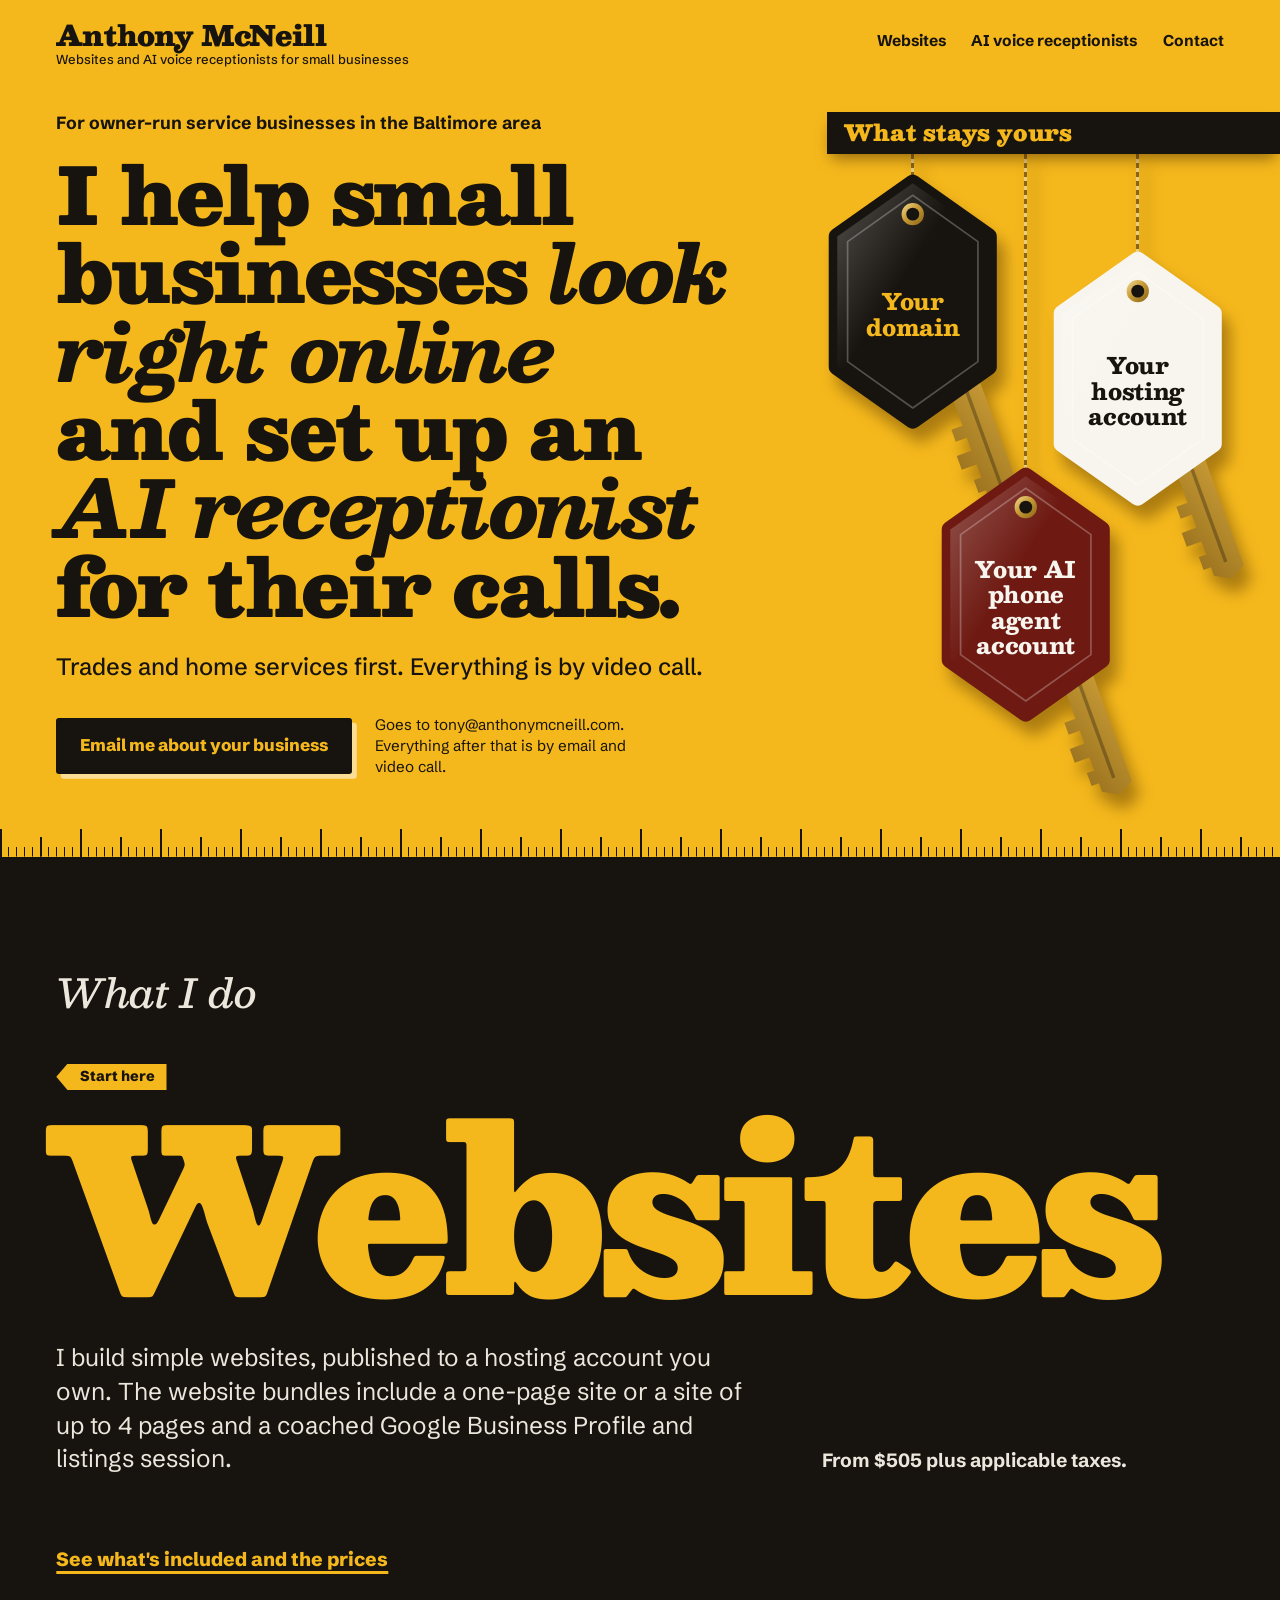
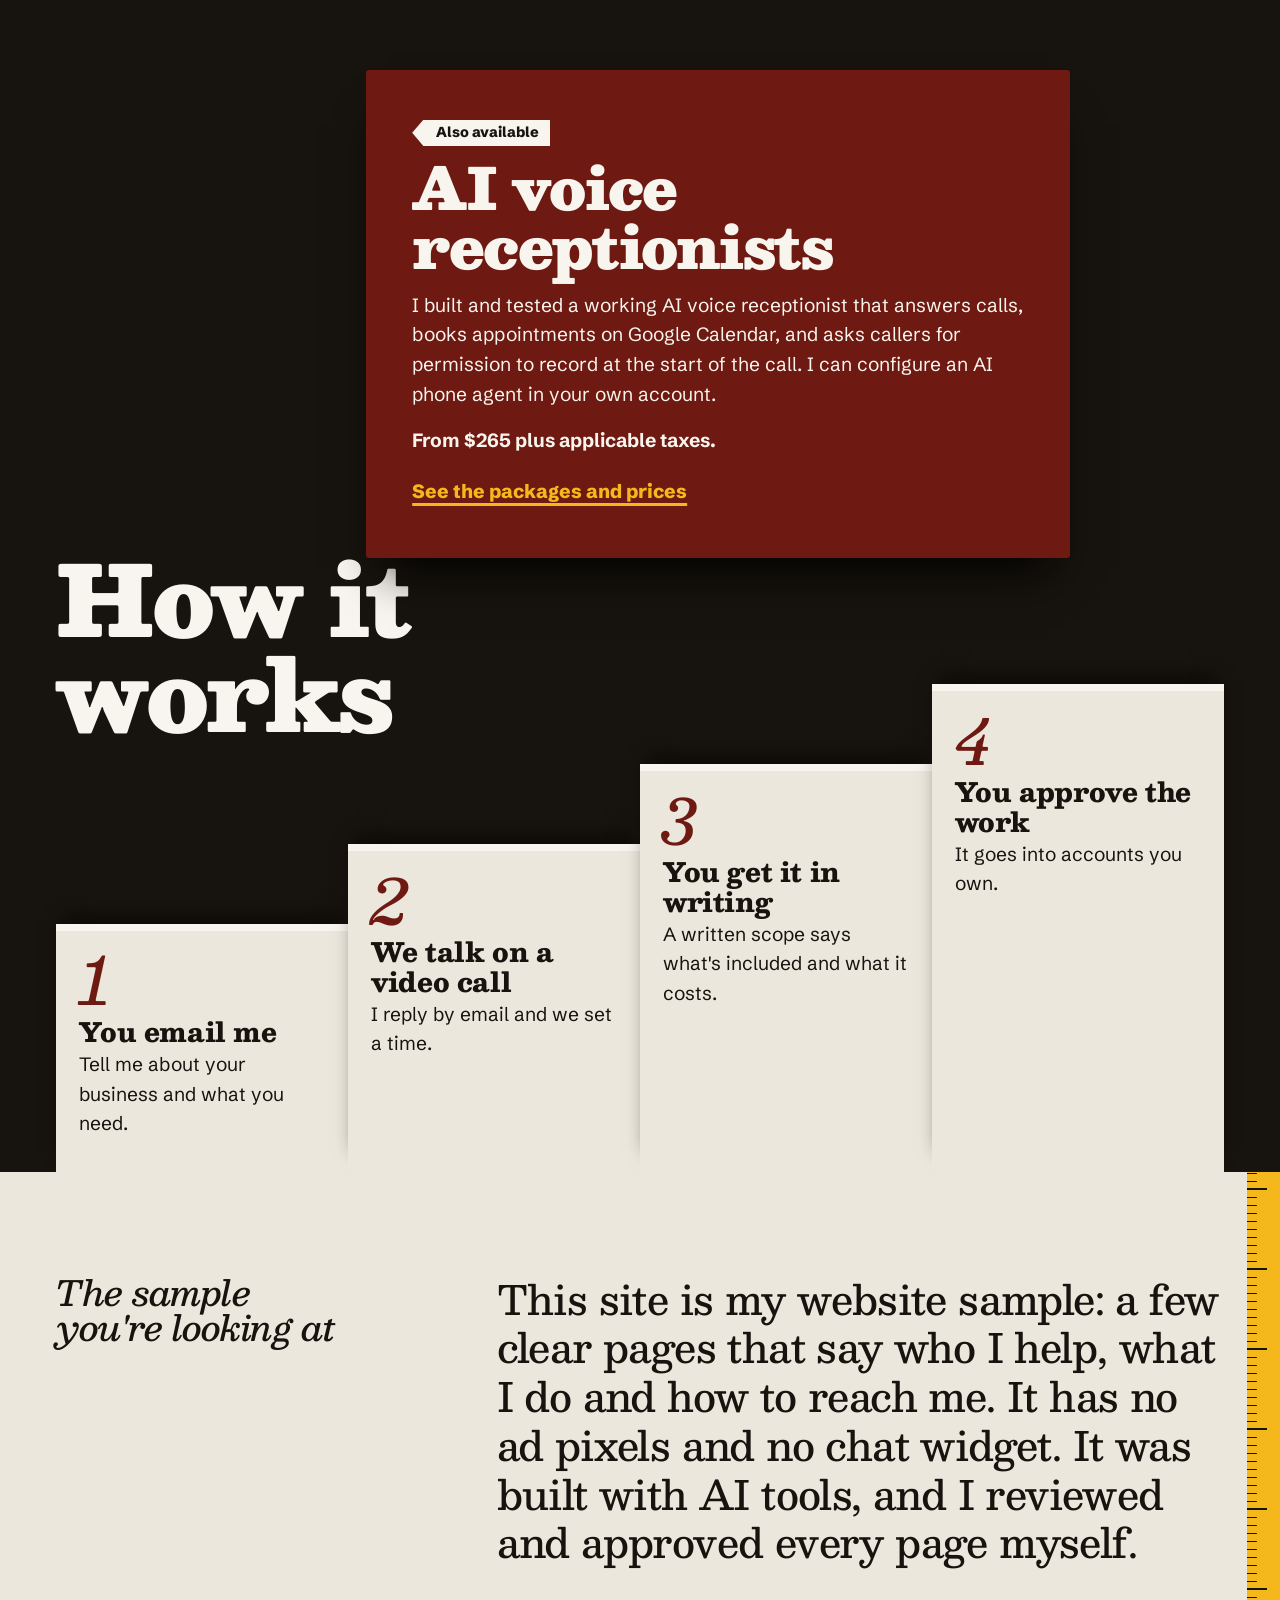
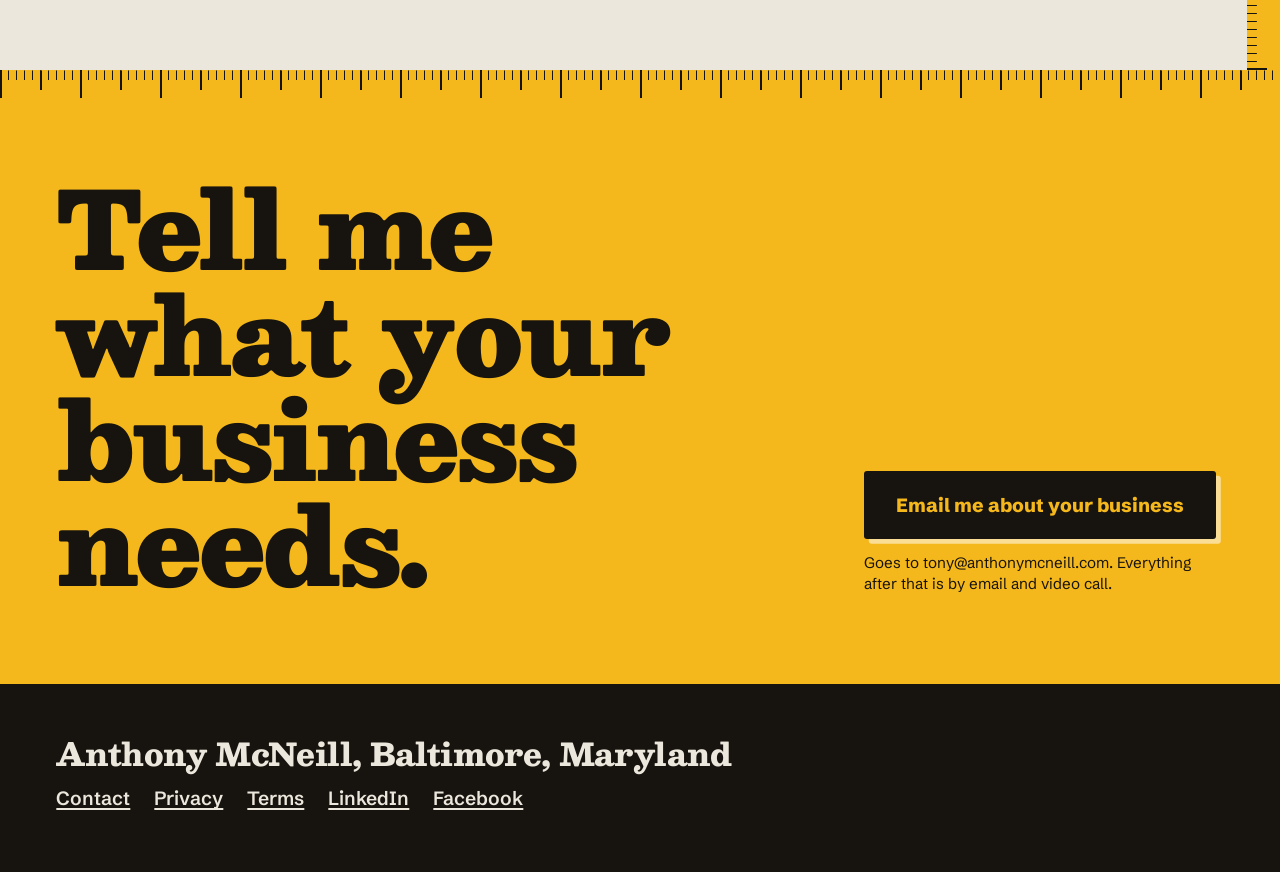
==== commit 9fc78812: "Add files via upload" ====
--- a/index.html
+++ b/index.html
@@ -84,6 +84,7 @@
           <h3>Websites</h3>
           <div class="svc-body">
             <p>I build simple websites, published to a hosting account you own. The website bundles include a one-page site or a site of up to 4 pages and a coached Google Business Profile and listings session.</p>
+            <p class="from">From $505 plus applicable taxes.</p>
             <p><a class="more" href="websites.html">See what's included and the prices</a></p>
           </div>
         </article>
@@ -92,7 +93,8 @@
           <p class="tag">Also available</p>
           <h3>AI voice receptionists</h3>
           <p>I built and tested a working AI voice receptionist that answers calls, books appointments on Google Calendar, and asks callers for permission to record at the start of the call. I can configure an AI phone agent in your own account.</p>
-          <p><a class="more" href="ai-voice-receptionists.html">See how it works</a></p>
+          <p class="from">From $265 plus applicable taxes.</p>
+          <p><a class="more" href="ai-voice-receptionists.html">See the packages and prices</a></p>
         </article>
       </div>
     </section>
--- a/assets/site.css
+++ b/assets/site.css
@@ -446,6 +446,48 @@
   .stays-grid { grid-template-columns: minmax(0, 7fr) minmax(0, 6fr); }
 }
 
+/* AI receptionist packages and comparison (2026-11-07) */
+.packages .pkg-group + .pkg-group { margin-top: clamp(3rem, 6vw, 5rem); }
+.pkg-industry { font-size: clamp(1.7rem, 1.2rem + 2vw, 3rem); color: var(--tape); margin-bottom: 0.6rem; }
+.pkg-note { max-width: 46rem; margin-bottom: 1.4rem; }
+.tickets-3 { margin-top: 1.4rem; }
+.tickets-3 .ticket h4 { font-family: var(--display); font-size: clamp(1.3rem, 1.15rem + 0.6vw, 1.75rem); font-style: italic; font-weight: 700; line-height: 1.1; }
+.tickets-3 .price { font-size: clamp(3.2rem, 2.4rem + 3vw, 4.8rem); margin-block: 0.4rem 0.3rem; }
+.tickets-3 .price span { font-size: 1.05rem; }
+.deliv { font-weight: 700; margin-bottom: 0.9rem; }
+.later { margin-top: 0.8rem; }
+.from { font-weight: 700; margin-top: 0.8rem; }
+.compare { background: var(--marble); padding-block: clamp(3.5rem, 8vw, 8rem); }
+.compare h2 { font-size: clamp(2.2rem, 1.2rem + 3.8vw, 5rem); max-width: 13em; margin-bottom: 1rem; }
+.compare-intro { max-width: 46rem; margin-bottom: clamp(1.5rem, 3vw, 2.5rem); font-size: 1.1em; }
+.compare-table { width: 100%; border-collapse: collapse; }
+.compare-table th, .compare-table td { text-align: left; vertical-align: top; padding: 0.9rem 1rem 0.9rem 0; border-top: 2px solid var(--ink); line-height: 1.35; }
+.compare-table thead th { font-family: var(--display); font-weight: 800; font-size: clamp(1.1rem, 1rem + 0.5vw, 1.45rem); border-top: 0; padding-bottom: 0.6rem; }
+.compare-table thead th:last-child { color: var(--ox); }
+.compare-table tbody th { font-family: var(--display); font-weight: 800; width: 18%; }
+.compare-table td:last-child { font-weight: 700; }
+.compare-note { margin-top: 1.4rem; font-size: 0.95em; }
+.visually-hidden { position: absolute; width: 1px; height: 1px; overflow: hidden; clip: rect(0 0 0 0); white-space: nowrap; }
+@media (min-width: 62rem) {
+  .tickets-3 { grid-template-columns: repeat(3, minmax(0, 1fr)); align-items: stretch; }
+  .tickets-3 > :first-child { margin-top: 0; }
+  .tickets-3 .ticket-shadow, .tickets-3 .ticket { height: 100%; }
+  .tickets-3 .ticket-standard ul { columns: 1; }
+}
+@media (min-width: 48rem) and (max-width: 61.99rem) {
+  .tickets-3 { grid-template-columns: 1fr; }
+  .tickets-3 > :first-child { margin-top: 0; }
+}
+@media (max-width: 47.99rem) {
+  .compare-table thead { position: absolute; width: 1px; height: 1px; overflow: hidden; clip: rect(0 0 0 0); }
+  .compare-table, .compare-table tbody, .compare-table tr, .compare-table th, .compare-table td { display: block; width: 100%; }
+  .compare-table tr { border-top: 2px solid var(--ink); padding-block: 0.8rem; }
+  .compare-table th, .compare-table td { border: 0; padding: 0.25rem 0; }
+  .compare-table tbody th { width: auto; }
+  .compare-table td::before { content: attr(data-label) ": "; font-weight: 800; }
+  .compare-table td:last-child::before { color: var(--ox); }
+}
+
 /* Motion: only when the visitor has not asked for less */
 @media (prefers-reduced-motion: reduce) {
   html { scroll-behavior: auto; }
